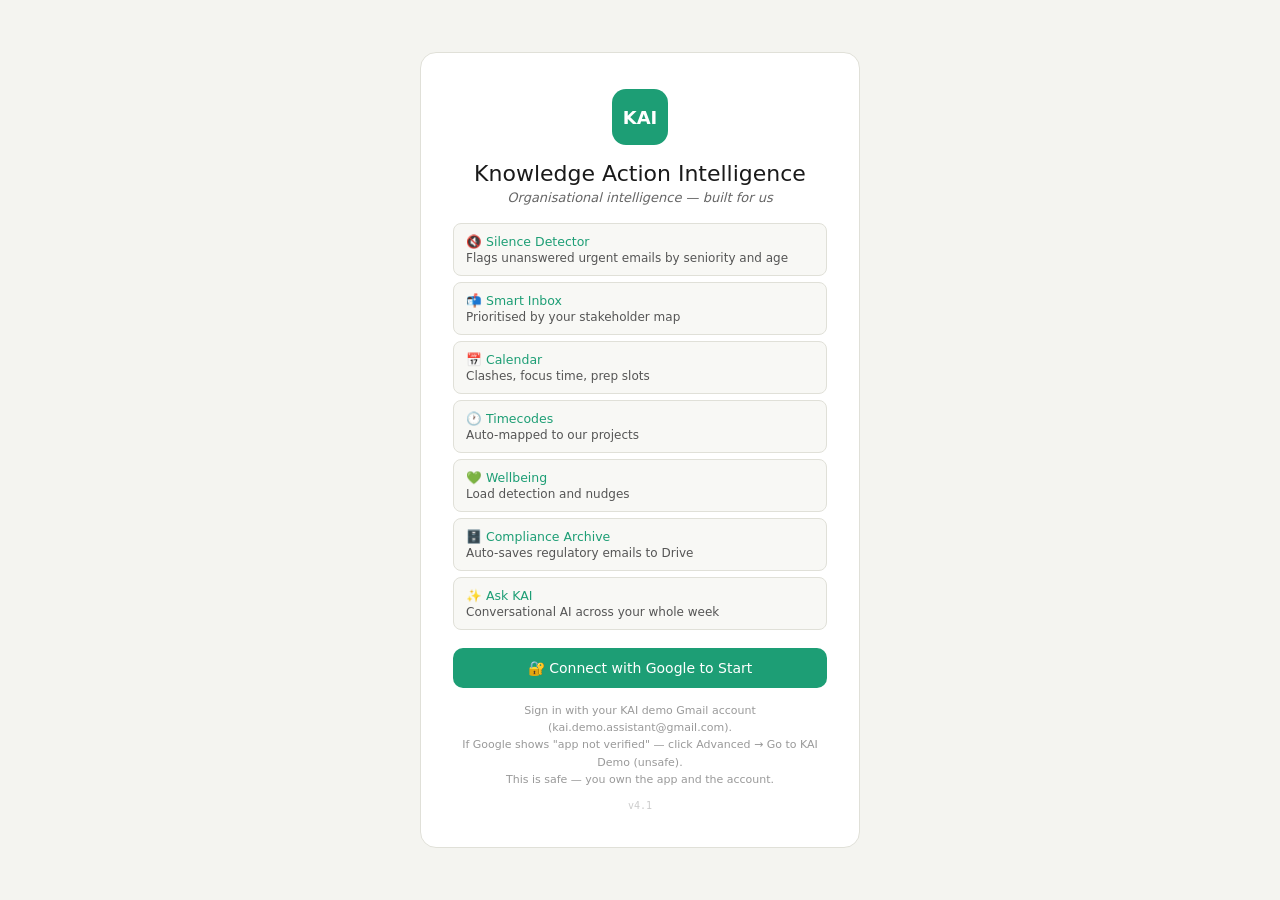
==== index.html @ 8f1462b4 "Splitting JS" ====
<!DOCTYPE html>
<html lang="en">
<head>
<meta charset="UTF-8">
<meta name="viewport" content="width=device-width, initial-scale=1.0">
<title>KAI — Knowledge Action Intelligence</title>
<link rel="stylesheet" href="styles.css">
</head>
<body>

<!-- AUTH SCREEN -->
<div id="authScreen" class="auth-screen">
  <div class="auth-card">
    <div class="auth-badge">KAI</div>
    <div class="auth-title">Knowledge Action Intelligence</div>
    <div class="auth-sub">Organisational intelligence — built for us</div>
    <div class="auth-features">
      <div class="auth-feat"><b>🔇 Silence Detector</b>Flags unanswered urgent emails by seniority and age</div>
      <div class="auth-feat"><b>📬 Smart Inbox</b>Prioritised by your stakeholder map</div>
      <div class="auth-feat"><b>📅 Calendar</b>Clashes, focus time, prep slots</div>
      <div class="auth-feat"><b>🕐 Timecodes</b>Auto-mapped to our projects</div>
      <div class="auth-feat"><b>💚 Wellbeing</b>Load detection and nudges</div>
      <div class="auth-feat"><b>🗄️ Compliance Archive</b>Auto-saves regulatory emails to Drive</div>
      <div class="auth-feat"><b>✨ Ask KAI</b>Conversational AI across your whole week</div>
    </div>
    <button class="auth-btn" onclick="startAuth()">
      🔐 Connect with Google to Start
    </button>
    <div class="auth-note">
      Sign in with your KAI demo Gmail account (kai.demo.assistant@gmail.com).<br>
      If Google shows "app not verified" — click Advanced → Go to KAI Demo (unsafe).<br>
      This is safe — you own the app and the account.
    </div>
    <div style="margin-top:12px;font-size:10px;color:#ccc;font-family:monospace">v4.1</div>
  </div>
</div>

<!-- LOADING -->
<div id="loadingScreen" class="loading-screen" style="display:none">
  <div class="spinner"></div>
  <div class="loading-text">Loading your KAI briefing...</div>
</div>

<!-- APP -->
<div id="appScreen" class="app" style="display:none">
  <header class="topbar">
    <div class="t-logo">
      <div class="t-badge">KAI</div>
      <span class="t-name">KAI</span>
      <span style="font-size:11px;color:#555">· Knowledge Action Intelligence</span><span style="font-size:9px;color:#bbb;margin-left:6px;font-family:monospace">v3.9</span>
    </div>
    <div class="t-right">
      <div class="t-dot"></div>
      <span class="t-user" id="topbarEmail"></span>
      <button class="t-refresh" id="refreshBtn" onclick="refreshData()" title="Refresh inbox and calendar">↻</button>
      <button class="t-help" onclick="openHelp()" title="Help">?</button>
      <button class="t-signout" onclick="signOut()">Sign out</button>
    </div>
  </header>

  <!-- MOBILE BOTTOM NAV -->
  <nav class="mobile-nav">
    <button class="mob-nav-item active" data-panel="briefing" onclick="mobNav(this)">
      <span class="mob-icon">🌅</span>Briefing
    </button>
    <button class="mob-nav-item" data-panel="inbox" onclick="mobNav(this)">
      <span class="mob-icon">📬</span>Inbox
      <span class="mob-badge" id="mobInboxBadge" style="display:none"></span>
    </button>
    <button class="mob-nav-item" data-panel="chat" onclick="mobNav(this)">
      <span class="mob-icon">💬</span>Ask KAI
    </button>
    <button class="mob-nav-item" data-panel="calendar" onclick="mobNav(this)">
      <span class="mob-icon">📅</span>Calendar
    </button>
    <button class="mob-nav-item" data-panel="timecodes" onclick="mobNav(this)">
      <span class="mob-icon">🕐</span>Timecodes
    </button>
    <button class="mob-nav-item" data-panel="archive" onclick="mobNav(this)">
      <span class="mob-icon">🗄️</span>Archive
      <span class="mob-badge" id="mobArchiveBadge" style="display:none"></span>
    </button>
  </nav>

  <nav class="sidebar">
    <div class="nav-sec">
      <div class="nav-lbl">Overview</div>
      <div class="nav-item active" data-panel="briefing" onclick="switchPanel(this)">
        <span class="nav-icon">🌅</span> Morning Briefing
      </div>
    </div>
    <div class="nav-sec">
      <div class="nav-lbl">Productivity</div>
      <div class="nav-item" data-panel="inbox" onclick="switchPanel(this)">
        <span class="nav-icon">📬</span> Smart Inbox
        <span class="nav-badge" id="inboxBadge">–</span>
      </div>
      <div class="nav-item" data-panel="calendar" onclick="switchPanel(this)">
        <span class="nav-icon">📅</span> Calendar
        <span class="nav-badge t" id="calBadge">–</span>
      </div>
      <div class="nav-item" data-panel="chat" onclick="switchPanel(this)">
        <span class="nav-icon">💬</span> Ask KAI
        <span class="nav-badge t">AI</span>
      </div>
    </div>
    <div class="nav-sec">
      <div class="nav-lbl">Insights</div>
      <div class="nav-item" data-panel="timecodes" onclick="switchPanel(this)">
        <span class="nav-icon">🕐</span> Timecodes
      </div>
      <div class="nav-item" data-panel="wellbeing" onclick="switchPanel(this)">
        <span class="nav-icon">💚</span> Wellbeing
      </div>
    </div>
    <div class="nav-sec">
      <div class="nav-lbl">Compliance</div>
      <div class="nav-item" data-panel="archive" onclick="switchPanel(this)">
        <span class="nav-icon">🗄️</span> KAI Archive
        <span class="nav-badge t" id="archiveBadge">0</span>
      </div>
    </div>
    <div class="kai-pill">
      <div class="kai-pill-name">KAI is active</div>
      <div class="kai-pill-sub" id="pillStatus">Reading your inbox...</div>
    </div>
  </nav>

  <main class="main">

    <!-- BRIEFING -->
    <div class="panel active" id="panel-briefing">
      <div class="b-header">
        <div class="b-title" id="briefingTitle">Good morning — here's your week</div>
        <div class="b-sub" id="briefingSub">Loading your briefing...</div>
      </div>
      <div class="b-grid">

        <!-- STAT STRIP — 6 tiles horizontal -->
        <div class="b-stat-strip">
          <div class="stat-c stat-clickable" onclick="goToUnreplied()" title="View unread emails">
            <div class="stat-n" id="statEmails">–</div>
            <div class="stat-l">Unread<br>emails</div>
            <div class="stat-arrow">→</div>
          </div>
          <div class="stat-c stat-clickable" onclick="goToCalendar()" title="View calendar clashes">
            <div class="stat-n y" id="statClashes">–</div>
            <div class="stat-l">Calendar<br>clashes</div>
            <div id="resolveBtn" style="display:none;margin-top:4px"><button class="kai-action-btn" style="font-size:9px;padding:2px 7px" onclick="event.stopPropagation();resolveClashes()">✨ Resolve</button></div>
            <div class="stat-arrow" id="clashArrow">→</div>
          </div>
          <div class="stat-c stat-clickable" onclick="goToWellbeing()" title="View wellbeing nudges">
            <div class="stat-n c" id="statWellbeing">–</div>
            <div class="stat-l">Wellbeing<br>flag</div>
            <div class="stat-arrow">→</div>
          </div>
          <div class="stat-c stat-clickable" onclick="goToSilence()" id="silenceTile" title="View awaiting reply">
            <div class="stat-n r" id="statSilence">–</div>
            <div class="stat-l">Awaiting<br>reply</div>
            <div class="stat-arrow">→</div>
          </div>
          <div class="stat-c stat-clickable" onclick="goToTimecodes()" title="View timecodes">
            <div class="stat-n p" id="statTimecodes">3</div>
            <div class="stat-l">Timecodes<br>suggested</div>
            <div class="stat-arrow">→</div>
          </div>
          <div class="stat-c" id="statMeetingHrs">
            <div class="stat-n teal" id="statHrsNum">–</div>
            <div class="stat-l">Meeting hrs<br>this week</div>
          </div>
        </div>

        <!-- BODY — two columns -->
        <div class="b-body">

          <!-- LEFT: Calendar -->
          <div class="b-left">
            <div class="week-card" id="todayCard">
              <div class="card-hdr" style="background:var(--teal-lt);color:var(--teal-dk)">Today — <span id="todayDateLabel"></span></div>
              <div id="todayEvents">
                <div style="padding:14px;font-size:12px;color:var(--muted);text-align:center">Loading today...</div>
              </div>
            </div>
            <div class="week-card">
              <div class="card-hdr">Rest of Week</div>
              <div id="weekAhead">
                <div style="padding:20px;font-size:12px;color:var(--muted);text-align:center">Loading calendar...</div>
              </div>
            </div>
          </div>

          <!-- RIGHT: Actions + Silence + Wellbeing + Timecodes -->
          <div class="b-right">

            <div class="wb-card" id="notesSection">
              <div class="card-hdr" style="display:flex;align-items:center;justify-content:space-between">
                <span>Open Actions</span>
                <span id="notesStatus" style="font-size:9px;color:var(--muted);letter-spacing:0;text-transform:none;font-weight:400">Loading...</span>
              </div>
              <div id="notesList">
                <div style="padding:14px;font-size:11px;color:var(--muted)">Loading actions...</div>
              </div>
              <div style="padding:8px 13px;border-top:0.5px solid #F0F0EC">
                <div style="font-size:10px;color:var(--muted);margin-bottom:1px">Tell KAI to remember something:</div>
                <div style="font-size:10px;color:#aaa;font-style:italic">"Remember I need to send the strategy paper by Friday"</div>
              </div>
            </div>

            <div class="wb-card" id="silenceSection">
              <div class="card-hdr" style="display:flex;align-items:center;justify-content:space-between">
                <span>🔇 Awaiting Reply</span>
                <span id="silenceSubLabel" style="font-size:9px;color:var(--muted);letter-spacing:0;text-transform:none;font-weight:400"></span>
              </div>
              <div id="silenceList">
                <div style="padding:14px;font-size:11px;color:var(--muted)">Analysing inbox...</div>
              </div>
            </div>

            <div class="wb-card" id="wellbeingSection">
              <div class="card-hdr">Wellbeing Nudges</div>
              <div id="wellbeingNudges">
                <div style="padding:14px;font-size:11px;color:var(--muted)">Analysing your week...</div>
              </div>
            </div>

            <div class="tc-card" id="timecodesSection">
              <div class="card-hdr">Timecode Suggestions</div>
              <div class="tc-row"><span class="tc-code">PRJ-042</span><span class="tc-desc">Digital Transformation meetings</span></div>
              <div class="tc-row"><span class="tc-code">GOV-011</span><span class="tc-desc">Board + governance reviews</span></div>
              <div class="tc-row"><span class="tc-code">BAU-001</span><span class="tc-desc">1:1s and standups</span></div>
            </div>

          </div>
        </div>
      </div>
    </div>

    <!-- INBOX -->
    <div class="panel" id="panel-inbox">
      <div class="inbox-layout">
        <div class="email-list">
          <div class="email-list-hdr">
            Inbox <span id="inboxFilterLabel" style="font-weight:400;font-size:11px;color:var(--muted);margin-left:4px"></span>
            <div style="display:flex;gap:5px;flex-wrap:wrap">
              <button class="fbtn active" id="fbtnAll" onclick="filterEmails('all',this)">All</button>
              <button class="fbtn" id="fbtnUrgent" onclick="filterEmails('urgent',this)">Urgent</button>
              <button class="fbtn" id="fbtnHigh" onclick="filterEmails('high',this)">High</button>
              <button class="fbtn" id="fbtnUnread" onclick="filterEmails('unread',this)">Unread</button>
            </div>
          </div>
          <div id="emailList"><div style="padding:20px;font-size:12px;color:var(--muted);text-align:center">Loading inbox...</div></div>
        </div>
        <div class="email-detail" id="emailDetail">
          <button class="mobile-back" onclick="closeMobileEmail()">← Back to inbox</button>
          <div class="empty-state"><div class="empty-icon">📭</div><div style="font-size:12px">Select an email to read</div></div>
        </div>
      </div>
    </div>

    <!-- CALENDAR -->
    <div class="panel" id="panel-calendar">
      <div class="b-header">
        <div class="b-title">Calendar</div>
        <div class="b-sub" id="calendarSub">Your week at a glance · click any event to prep</div>
      </div>
      <div style="overflow-y:auto;flex:1;padding:14px 20px 80px">
        <div id="calendarView">
          <div style="padding:20px;font-size:12px;color:var(--muted);text-align:center">Loading calendar...</div>
        </div>
      </div>
    </div>

    <!-- CHAT -->
    <div class="panel" id="panel-chat">
      <div class="chat-layout">
        <div class="chat-hdr">
          <div class="t-badge" style="width:26px;height:26px;font-size:9px">KAI</div>
          Ask KAI about your day
        </div>
        <div class="chat-msgs" id="chatMsgs">
          <div class="msg">
            <div class="m-av kai">KAI</div>
            <div class="m-bub kai">Hi — I'm KAI, your organisational intelligence assistant. I've read your inbox and calendar. What would you like help with?</div>
          </div>
        </div>
        <div class="quick-prompts">
          <button class="qp" onclick="sendQuick(this)">What should I prioritise today?</button>
          <button class="qp" onclick="sendQuick(this)">Summarise my week ahead</button>
          <button class="qp" onclick="sendQuick(this)">Any urgent emails I've missed?</button>
          <button class="qp" onclick="sendQuick(this)">How does Wednesday look?</button>
          <button class="qp" onclick="sendQuick(this)">Draft a reply to the Director</button>
          <button class="qp" onclick="sendQuick(this)">What are my open actions?</button>
          <button class="qp" onclick="sendQuick(this)">Remind me in 2 days to follow up</button>
        </div>
        <div class="chat-input-area">
          <textarea class="chat-in" id="chatIn" placeholder="Ask KAI about your inbox, calendar, priorities..." rows="1"
            onkeydown="if(event.key==='Enter'&&!event.shiftKey){event.preventDefault();sendChat()}"
            oninput="this.style.height='auto';this.style.height=this.scrollHeight+'px'"></textarea>
          <button class="send-btn" id="sendBtn" onclick="sendChat()">↑</button>
        </div>
      </div>
    </div>

    <!-- ARCHIVE -->
    <div class="panel" id="panel-archive">
      <div class="b-header">
        <div class="b-title">KAI Archive</div>
        <div class="b-sub">Regulatory and important emails saved to Google Drive</div>
      </div>
      <div class="archive-panel">
        <div style="margin-bottom:16px">
          <div class="card-hdr" style="border-radius:8px 8px 0 0;padding:10px 14px;background:white;border:0.5px solid #E0E0D8;">AUTO-ARCHIVE RULES ACTIVE</div>
          <div style="background:white;border:0.5px solid #E0E0D8;border-top:none;border-radius:0 0 8px 8px;padding:12px 14px;display:flex;flex-direction:column;gap:6px">
            <div class="auto-flag"><span>🔴</span>URGENT emails from Director level and above</div>
            <div class="auto-flag"><span>📋</span>Emails containing: governance, regulatory, compliance, sign-off, board decision</div>
            <div class="auto-flag"><span>👤</span>Emails from approved stakeholder domains</div>
            <div class="auto-flag"><span>💬</span>Any email you manually flag with "KAI save this"</div>
          </div>
        </div>
        <div class="card-hdr" style="border-radius:8px 8px 0 0;padding:10px 14px;background:white;border:0.5px solid #E0E0D8;">ARCHIVED ITEMS</div>
        <div id="archiveList" style="background:white;border:0.5px solid #E0E0D8;border-top:none;border-radius:0 0 8px 8px;padding:12px 14px">
          <div style="font-size:12px;color:var(--muted);text-align:center;padding:20px">
            No items archived yet. Open an email and click <b style="color:#3B6D11">Archive to Drive</b> to save it.
          </div>
        </div>
      </div>
    </div>

    <!-- WELLBEING -->
    <div class="panel" id="panel-wellbeing">
      <div class="b-header">
        <div class="b-title">Wellbeing</div>
        <div class="b-sub" id="wellbeingSub">KAI is analysing your week...</div>
      </div>
      <div style="overflow-y:auto;flex:1;padding:14px 20px 80px">
        <div class="wb-panel-card" id="wbReadCard">
          <div class="wb-panel-card-hdr"><span>💚</span><span>KAI's read on your week</span></div>
          <div id="wbReadText" class="wb-read-text">Analysing your calendar and inbox...</div>
        </div>
        <div style="margin:16px 0 8px;font-size:9px;font-weight:500;letter-spacing:1.5px;color:var(--muted);text-transform:uppercase">Nudges &amp; Reminders</div>
        <div id="wbNudgeChips" style="display:flex;flex-direction:column;gap:6px"></div>
        <div style="margin:16px 0 8px;font-size:9px;font-weight:500;letter-spacing:1.5px;color:var(--muted);text-transform:uppercase">Day by Day</div>
        <div id="wbDayCards" style="display:flex;flex-direction:column;gap:8px"></div>
        <div id="wbWeatherCard" style="display:none;margin-top:16px">
          <div style="margin-bottom:8px;font-size:9px;font-weight:500;letter-spacing:1.5px;color:var(--muted);text-transform:uppercase">Travel Day</div>
          <div class="wb-panel-card" id="wbWeatherInner">
            <div class="wb-panel-card-hdr"><span>✈️</span><span id="wbWeatherTitle">Loading weather...</span></div>
            <div id="wbWeatherBody" style="font-size:12px;color:#555;line-height:1.6;padding:12px 14px"></div>
          </div>
        </div>
      </div>
    </div>

    <!-- MEETING PREP OVERLAY -->
    <div class="meeting-overlay" id="meetingOverlay" onclick="closeMeetingPrep(event)">
      <div class="meeting-sheet" id="meetingSheet">
        <div class="meeting-sheet-handle"></div>
        <button class="meeting-sheet-close" onclick="closeMeetingSheet()">✕</button>
        <div class="meeting-sheet-header">
          <div class="meeting-sheet-title" id="sheetTitle">Meeting</div>
          <div class="meeting-sheet-meta" id="sheetMeta"></div>
        </div>
        <div class="prep-tabs">
          <button class="prep-tab active" onclick="switchPrepTab('brief', this)">📋 Brief</button>
          <button class="prep-tab" onclick="switchPrepTab('emails', this)">📬 Related Emails</button>
          <button class="prep-tab" onclick="switchPrepTab('prep', this)">✨ Prep with KAI</button>
        </div>
        <div class="meeting-sheet-body">
          <div class="prep-tab-content active" id="prepTab-brief">
            <div class="prep-section">
              <div class="prep-section-title">🎯 What this meeting is about</div>
              <div id="prepSummary" class="prep-content">
                <div class="prep-loading"><div class="typing"><div class="tdot"></div><div class="tdot"></div><div class="tdot"></div></div> KAI is preparing your brief...</div>
              </div>
            </div>
            <div class="prep-section">
              <div class="prep-section-title">💡 Suggested talking points</div>
              <div id="prepTalkingPoints" class="prep-content">
                <div class="prep-loading"><div class="typing"><div class="tdot"></div><div class="tdot"></div><div class="tdot"></div></div> Generating talking points...</div>
              </div>
            </div>
            <div class="prep-section">
              <div class="prep-section-title">⚠️ Things to watch out for</div>
              <div id="prepWatchOut" class="prep-content">
                <div class="prep-loading"><div class="typing"><div class="tdot"></div><div class="tdot"></div><div class="tdot"></div></div> Analysing risks...</div>
              </div>
            </div>
          </div>
          <div class="prep-tab-content" id="prepTab-emails">
            <div class="prep-section">
              <div class="prep-section-title">📬 Emails related to this meeting</div>
              <div id="prepRelatedEmails"></div>
            </div>
          </div>
          <div class="prep-tab-content" id="prepTab-prep">
            <div class="prep-chat">
              <div class="prep-chat-msgs" id="prepChatMsgs"></div>
              <div class="prep-quick-prompts" id="prepQuickPrompts"></div>
              <div class="prep-input-row">
                <textarea class="prep-input" id="prepChatInput" placeholder="Ask KAI to help you prep..." rows="1"
                  onkeydown="if(event.key==='Enter'&&!event.shiftKey){event.preventDefault();sendPrepChat()}"
                  oninput="this.style.height='auto';this.style.height=this.scrollHeight+'px'"></textarea>
                <button class="prep-send" id="prepSendBtn" onclick="sendPrepChat()">↑</button>
              </div>
            </div>
          </div>
        </div>
      </div>
    </div>

    <!-- TIMECODES -->
    <div class="panel" id="panel-timecodes">
      <div class="b-header">
        <div class="b-title">Timecodes</div>
        <div class="b-sub" id="timecodesSub">Hours matched from your calendar this week</div>
      </div>
      <div style="overflow-y:auto;flex:1;padding:14px 20px 80px">
        <div class="week-tabs-tc">
          <button class="week-tab-btn active" id="tcTabThis" onclick="switchTcWeek('this')">This week</button>
          <button class="week-tab-btn" id="tcTabLast" onclick="switchTcWeek('last')">Last week</button>
        </div>
        <div id="tcUnmatched" style="display:none" class="tc-warn"></div>
        <div id="tcSummaryBar" class="tc-summary-bar"></div>
        <div id="tcCards"></div>
        <div class="tc-copy-section" id="tcCopySection" style="display:none">
          <div class="tc-copy-hdr">
            <span style="font-size:12px;font-weight:500">📋 Ready to paste into timesheet</span>
            <button class="tc-copy-btn" id="tcCopyBtn" onclick="copyTimecodes()">Copy</button>
          </div>
          <div class="tc-copy-text mono" id="tcCopyText"></div>
        </div>
      </div>
    </div>

    <!-- HELP OVERLAY -->
    <div class="help-overlay" id="helpOverlay" onclick="closeHelp(event)">
      <div class="help-sheet" id="helpSheet">
        <div class="help-handle"></div>
        <button class="meeting-sheet-close" onclick="closeHelpSheet()">✕</button>
        <div class="help-header">
          <div class="help-title">How to use KAI</div>
          <div class="help-sub">Your intelligent assistant — quick reference</div>
        </div>
        <div class="help-body">

          <div class="help-section">
            <div class="help-section-title">📅 Create calendar events</div>
            <div class="help-commands">
              <div class="help-cmd"><span class="help-eg">"Remind me on Friday to complete H&S training"</span></div>
              <div class="help-cmd"><span class="help-eg">"Remind me in 2 days to follow up with Marcus"</span></div>
              <div class="help-cmd"><span class="help-eg">"Block Monday morning for deep work"</span></div>
              <div class="help-cmd"><span class="help-eg">"Add budget review to my calendar on Thursday at 3pm"</span></div>
              <div class="help-cmd"><span class="help-eg">"Create a meeting with Priya on Wednesday at 10am"</span></div>
              <div class="help-cmd"><span class="help-eg">"Look for some time on Friday for the strategy paper"</span></div>
            </div>
          </div>

          <div class="help-section">
            <div class="help-section-title">📝 Save actions and reminders</div>
            <div class="help-commands">
              <div class="help-cmd"><span class="help-eg">"Remember I need to send the strategy paper by Friday"</span></div>
              <div class="help-cmd"><span class="help-eg">"Remind me to chase James about the Control Plane by Monday"</span></div>
              <div class="help-cmd"><span class="help-eg">"Note down that I agreed to present at Tuesday's board"</span></div>
              <div class="help-cmd"><span class="help-note">→ Saves to Open Actions in your briefing, synced to Drive</span></div>
            </div>
          </div>

          <div class="help-section">
            <div class="help-section-title">💬 Ask KAI anything</div>
            <div class="help-commands">
              <div class="help-cmd"><span class="help-eg">"What should I prioritise today?"</span></div>
              <div class="help-cmd"><span class="help-eg">"Show me emails from Sarah Chen"</span></div>
              <div class="help-cmd"><span class="help-eg">"Which emails haven't I replied to?"</span></div>
              <div class="help-cmd"><span class="help-eg">"How does Wednesday look?"</span></div>
              <div class="help-cmd"><span class="help-eg">"Draft a reply to Marcus about the governance board"</span></div>
              <div class="help-cmd"><span class="help-eg">"What are my open actions?"</span></div>
              <div class="help-cmd"><span class="help-eg">"Any urgent emails I've missed?"</span></div>
            </div>
          </div>

          <div class="help-section">
            <div class="help-section-title">🗺️ Where to find things</div>
            <div class="help-features">
              <div class="help-feature"><span class="help-loc">🌅 Briefing</span><span class="help-feat-desc">Today's meetings, open actions, wellbeing nudges, timecode suggestions</span></div>
              <div class="help-feature"><span class="help-loc">📬 Inbox</span><span class="help-feat-desc">All emails ranked by priority · tap to read · KAI Draft Reply button</span></div>
              <div class="help-feature"><span class="help-loc">📅 Calendar</span><span class="help-feat-desc">Full week view · tap any event to open Meeting Prep sheet · clash rows highlighted coral</span></div>
              <div class="help-feature"><span class="help-loc">💬 Ask KAI</span><span class="help-feat-desc">Chat with full inbox and calendar context · action buttons appear in responses</span></div>
              <div class="help-feature"><span class="help-loc">🕐 Timecodes</span><span class="help-feat-desc">Hours matched to PRJ-042, GOV-011, BAU-001 · this week vs last week · copy for timesheet</span></div>
              <div class="help-feature"><span class="help-loc">🗄️ Archive</span><span class="help-feat-desc">Compliance emails saved to Google Drive · open any email → Archive to Drive</span></div>
            </div>
          </div>

          <div class="help-section">
            <div class="help-section-title">✨ Tips</div>
            <div class="help-commands">
              <div class="help-cmd"><span class="help-note">Tap any meeting in the Calendar or Briefing to open the Meeting Prep sheet</span></div>
              <div class="help-cmd"><span class="help-note">Clash tile → tap to go to Calendar panel · tap ✨ Resolve to get AI-powered clash recommendations</span></div>
              <div class="help-cmd"><span class="help-note">KAI detects meeting requests in emails — look for "Yes, propose event →" buttons in chat after loading</span></div>
              <div class="help-cmd"><span class="help-note">Timecodes toggle between this week and last week — copy button generates a paste-ready timesheet block</span></div>
              <div class="help-cmd"><span class="help-note">KAI reads your last 10 emails and 7 days of calendar on every session</span></div>
            </div>
          </div>

        </div>
      </div>
    </div>

  </main>
</div>

<script src="utils.js"></script>
<script>
const CLIENT_ID = '61547713726-04f7c0c7i54l3rbiovf260gm2r7prml1.apps.googleusercontent.com';
const SCOPES = 'https://www.googleapis.com/auth/gmail.readonly https://www.googleapis.com/auth/calendar.readonly https://www.googleapis.com/auth/calendar.events https://www.googleapis.com/auth/drive.file';
const REDIRECT_URI = 'https://kishore510.github.io/kai-demo';
const WORKER_URL = 'https://kai-demo-proxy.kishore510.workers.dev';

let accessToken = null;
let gmailData = [];
let calendarData = [];
let chatHistory = [];
let selectedEmailId = null;
let activeFilters = new Set(); // empty = show all
let currentMeeting = null;
let prepChatHistory = [];

// ── AUTH ──

function startAuth() {
  const p = new URLSearchParams({
    client_id: CLIENT_ID,
    redirect_uri: REDIRECT_URI,
    response_type: 'token',
    scope: SCOPES,
    prompt: 'consent',
    login_hint: 'kai.demo.assistant@gmail.com'
  });
  window.location = 'https://accounts.google.com/o/oauth2/v2/auth?' + p;
}

function signOut() {
  accessToken = null;
  sessionStorage.clear();
  document.getElementById('authScreen').style.display = 'flex';
  document.getElementById('appScreen').style.display = 'none';
}

// Handles the OAuth implicit flow callback — token arrives in the URL hash
async function handleCallback() {
  const hash = window.location.hash.substring(1);
  const params = new URLSearchParams(hash);
  const token = params.get('access_token');
  if (!token) return false;
  // Clear the token from the URL so it's not visible or re-processed
  window.history.replaceState({}, document.title, window.location.pathname + window.location.search);
  accessToken = token;
  // Try to get the user's email to display
  try {
    const r = await fetch('https://www.googleapis.com/oauth2/v2/userinfo', {
      headers: { Authorization: 'Bearer ' + token }
    });
    const info = await r.json();
    if (info.email) sessionStorage.setItem('userEmail', info.email);
  } catch(e) { /* non-fatal */ }
  sessionStorage.setItem('token', token);
  return true;
}

// Check token validity silently — does NOT show the expired banner unless called directly
async function checkTokenValid() {
  if (!accessToken) return false;
  try {
    const r = await fetch('https://www.googleapis.com/oauth2/v2/userinfo', {
      headers: { Authorization: 'Bearer ' + accessToken }
    });
    if (r.status === 401) {
      accessToken = null;
      sessionStorage.removeItem('token');
      return false;
    }
    return true;
  } catch(e) {
    return false;
  }
}

function showTokenExpiredBanner() {
  if (document.getElementById('tokenBanner')) return;
  const banner = document.createElement('div');
  banner.id = 'tokenBanner';
  banner.style.cssText = 'position:fixed;top:52px;left:0;right:0;z-index:500;background:#FAEEDA;border-bottom:1px solid #F5D38A;padding:10px 16px;display:flex;align-items:center;justify-content:space-between;gap:10px;font-size:13px;color:#854F0B;';
  banner.innerHTML = `
    <span>⚠️ Your session has expired — please reconnect</span>
    <button onclick="reAuth()" style="background:#BA7517;color:white;border:none;padding:5px 12px;border-radius:6px;cursor:pointer;font-size:12px;font-weight:500;font-family:inherit;">Refresh session</button>
    <button onclick="this.parentElement.remove()" style="background:none;border:none;font-size:18px;cursor:pointer;color:#BA7517;padding:0 4px;">×</button>
  `;
  document.body.appendChild(banner);
}

function reAuth() {
  sessionStorage.removeItem('token');
  startAuth();
}

// Periodic token check — only fires if app is loaded and token is set
setInterval(async () => {
  if (accessToken) {
    const valid = await checkTokenValid();
    if (!valid) showTokenExpiredBanner();
  }
}, 45 * 60 * 1000);

// ── GMAIL ──

async function fetchEmails() {
  const r = await fetch(
    'https://gmail.googleapis.com/gmail/v1/users/me/messages?maxResults=20&labelIds=INBOX',
    { headers: { Authorization: 'Bearer ' + accessToken } }
  );
  if (r.status === 401) { showTokenExpiredBanner(); return []; }
  const d = await r.json();
  if (!d.messages) return [];
  const msgs = await Promise.all(d.messages.slice(0, 10).map(m =>
    fetch(`https://gmail.googleapis.com/gmail/v1/users/me/messages/${m.id}?format=full`,
      { headers: { Authorization: 'Bearer ' + accessToken } }).then(r => r.json())
  ));
  return msgs.map(parseEmail);
}

function parseEmail(msg) {
  const h = msg.payload?.headers || [];
  const get = (name) => h.find(x => x.name.toLowerCase() === name.toLowerCase())?.value || '';
  const isUnread = msg.labelIds?.includes('UNREAD');
  const from = get('From');
  const fromName = from.replace(/<.*>/, '').trim().replace(/"/g, '') || from;
  const fromEmail = (from.match(/<(.+)>/) || [, ''])[1] || from;
  const subject = get('Subject') || '(no subject)';
  const date = get('Date');
  const snippet = msg.snippet || '';

  let priority = 'normal';
  const fl = fromEmail.toLowerCase();
  const sl = subject.toLowerCase();
  if (fl.includes('sarah.chen') || fl.includes('director') || sl.includes('urgent')) priority = 'urgent';
  else if (fl.includes('marcus.webb') || fl.includes('james.thornton') || fl.includes('cto') || fl.includes('head of risk')) priority = 'high';
  else if (fl.includes('priya') || fl.includes('programme')) priority = 'high';
  else if (fl.includes('helpdesk') || fl.includes('noreply') || fl.includes('newsletter')) priority = 'fyi';

  let body = '';
  const extractBody = (part) => {
    if (part.mimeType === 'text/plain' && part.body?.data) {
      try { body = atob(part.body.data.replace(/-/g, '+').replace(/_/g, '/')); } catch(e) {}
    }
    if (part.parts) part.parts.forEach(extractBody);
  };
  extractBody(msg.payload || {});

  const timeAgo = () => {
    const sent = new Date(date);
    const diff = (Date.now() - sent) / 3600000;
    if (diff < 1) return 'Just now';
    if (diff < 24) return Math.floor(diff) + 'h ago';
    return Math.floor(diff / 24) + 'd ago';
  };

  return { id: msg.id, from: fromName.trim(), fromEmail, subject, snippet, body: body || snippet, time: timeAgo(), priority, unread: isUnread };
}

// ── CALENDAR ──

async function fetchCalendar() {
  const now = new Date();
  const end = new Date(now); end.setDate(now.getDate() + 7);
  const r = await fetch(
    `https://www.googleapis.com/calendar/v3/calendars/primary/events?timeMin=${now.toISOString()}&timeMax=${end.toISOString()}&singleEvents=true&orderBy=startTime&maxResults=30`,
    { headers: { Authorization: 'Bearer ' + accessToken } }
  );
  if (r.status === 401) { showTokenExpiredBanner(); return []; }
  return (await r.json()).items || [];
}

// ── RENDER ──


// Returns YYYY-MM-DD for today in local time


function renderEventRow(ev) {
  const t = getTime(ev);
  const s = ev.summary || '';
  const isClashing = clashedEventIds.has(ev.id);
  let tagClass = 'reply', tagLabel = t || '';
  const isSkip = s.includes('Transit') || s.includes('KAI Timecode');
  if (s.includes('FOCUS') || s.includes('PREP')) { tagClass = 'focus'; tagLabel = s.includes('PREP') ? 'PREP' : 'FOCUS'; }
  else if (isClashing || s.includes('CLASH') || s.toLowerCase().includes('clash')) { tagClass = 'clash'; tagLabel = 'CLASH'; }
  else if (s.includes('TRAVEL') || s.includes('Transit')) { tagClass = 'travel'; tagLabel = 'TRAVEL'; }
  const displayName = s.replace(/\s*\(.*?\)\s*/g, '').replace(/^(FOCUS|PREP|TRAVEL):\s*/, '').substring(0, 52);
  const evIdx = calendarData.findIndex(e => e.id === ev.id);
  const clickable = !isSkip;
  const clashAttr = isClashing ? `data-clash="true"` : '';
  return `<div class="day-item ${clickable ? 'meeting-clickable' : ''} ${isClashing ? 'clash-row' : ''}" ${clashAttr} ${clickable ? `onclick="openMeetingPrep(${evIdx})" style="cursor:pointer"` : ''} title="${clickable ? 'Click to prep for this meeting' : ''}">
    <span class="tag ${tagClass}">${tagLabel}</span>
    <span style="flex:1">${displayName}</span>
    ${clickable ? '<span style="font-size:10px;color:#ccc;margin-left:4px">›</span>' : ''}
  </div>`;
}

function renderToday(events) {
  const today = todayStr();
  const todayEvs = events.filter(ev => {
    const d = ev.start?.date || ev.start?.dateTime?.split('T')[0];
    return d === today;
  });

  // Update the date label
  const lbl = document.getElementById('todayDateLabel');
  if (lbl) lbl.textContent = formatFullDate(today);

  // Update greeting based on time of day
  const hour = new Date().getHours();
  const greeting = hour < 12 ? 'Good morning' : hour < 17 ? 'Good afternoon' : 'Good evening';
  const titleEl = document.getElementById('briefingTitle');
  if (titleEl) titleEl.textContent = `${greeting} — here's your week`;

  if (!todayEvs.length) {
    return '<div style="padding:14px 14px;font-size:12px;color:var(--muted)">No meetings today.</div>';
  }

  return todayEvs.map(ev => renderEventRow(ev)).join('');
}

function renderWeekAhead(events) {
  const today = todayStr();
  const days = {};
  events.forEach(ev => {
    const d = ev.start?.date || ev.start?.dateTime?.split('T')[0];
    if (!d || d === today) return; // today handled separately
    if (!days[d]) days[d] = [];
    days[d].push(ev);
  });

  const sorted = Object.entries(days).sort(([a], [b]) => a.localeCompare(b)).slice(0, 5);
  if (!sorted.length) return '<div style="padding:16px;font-size:12px;color:var(--muted)">No further events this week.</div>';

  return sorted.map(([date, evs]) => {
    const dayName = getDayName(date);
    const items = evs.map(ev => renderEventRow(ev)).join('');
    return `<div class="day-row"><div class="day-nm">${dayName}</div><div class="day-items">${items}</div></div>`;
  }).join('');
}

function analyseBriefing(emails, events) {
  const urgentCount = emails.filter(e => e.priority === 'urgent' || e.priority === 'high').length;
  const unreadCount = emails.filter(e => e.unread).length;
  document.getElementById('statEmails').textContent = unreadCount;

  // Count clashes and store clashing event IDs
  const byDay = {};
  events.forEach(ev => {
    const d = ev.start?.dateTime?.split('T')[0];
    if (d) { if (!byDay[d]) byDay[d] = []; byDay[d].push(ev); }
  });
  let clashes = 0;
  clashedEventIds = new Set();
  clashDayDate = null;
  Object.entries(byDay).forEach(([date, dayEvs]) => {
    for (let i = 0; i < dayEvs.length; i++) {
      for (let j = i + 1; j < dayEvs.length; j++) {
        const e1 = new Date(dayEvs[i].end?.dateTime);
        const s2 = new Date(dayEvs[j].start?.dateTime);
        if (s2 < e1) {
          clashes++;
          clashedEventIds.add(dayEvs[i].id);
          clashedEventIds.add(dayEvs[j].id);
          if (!clashDayDate) clashDayDate = date;
        }
      }
    }
  });
  document.getElementById('statClashes').textContent = clashes;
  const resolveBtn = document.getElementById('resolveBtn');
  const clashArrow = document.getElementById('clashArrow');
  if (resolveBtn) resolveBtn.style.display = clashes > 0 ? 'block' : 'none';
  if (clashArrow) clashArrow.style.display = clashes > 0 ? 'none' : 'block';

  // Wellbeing
  let heavyDay = '';
  Object.entries(byDay).forEach(([d, evs]) => {
    if (evs.length >= 5) heavyDay = getDayName(d);
  });
  document.getElementById('statWellbeing').textContent = heavyDay || '–';

  // Wellbeing nudges
  const nudges = [];
  Object.entries(byDay).forEach(([d, evs]) => {
    if (evs.length >= 5) {
      const dayName = getDayName(d);
      nudges.push({
        level: '#dd3333',
        text: `<b>${dayName} looks intense</b> — ${evs.length} meetings detected.`,
        action: { label: '📅 Block lunch slot', date: d, time: '13:00', dur: 30, title: `LUNCH: Protected on ${dayName}` }
      });
    }
  });
  if (emails.filter(e => e.unread && (e.priority === 'urgent' || e.priority === 'high')).length > 2)
    nudges.push({ level: '#ddaa00', text: `<b>Multiple high-priority unread emails.</b> Recommend addressing these before your first meeting.` });
  nudges.push({ level: '#22aa55', text: `<b>Timecodes ready</b> — KAI has matched this week's meetings to PRJ-042, GOV-011 and BAU-001.` });

  document.getElementById('wellbeingNudges').innerHTML = nudges.slice(0, 3).map(n => {
    const btnHtml = n.action
      ? `<button class="kai-action-btn" style="margin-top:6px;font-size:10px;display:block" onclick="blockLunchSlot('${n.action.title}','${n.action.date}','${n.action.time}',${n.action.dur})">📅 Block lunch slot</button>`
      : '';
    return `<div class="wb-row"><div class="wb-dot" style="background:${n.level}"></div><div class="wb-txt">${n.text}${btnHtml}</div></div>`;
  }).join('');

  // Meeting hours this week
  const thisWeekStart = getWeekStart(todayStr(), 0);
  const thisWeekEnd = getWeekEnd(thisWeekStart);
  const weekEvs = events.filter(ev => {
    const d = ev.start?.dateTime?.split('T')[0];
    return d && d >= thisWeekStart && d <= thisWeekEnd && ev.start?.dateTime && ev.end?.dateTime;
  });
  const totalHrs = weekEvs.reduce((s, ev) => s + (new Date(ev.end.dateTime) - new Date(ev.start.dateTime)) / 3600000, 0);
  const hrsEl = document.getElementById('statHrsNum');
  if (hrsEl) hrsEl.textContent = totalHrs.toFixed(1);

  detectSilence(emails);

  document.getElementById('briefingSub').textContent = `KAI analysed ${emails.length} emails and ${events.length} calendar events · Updated just now`;
  document.getElementById('pillStatus').textContent = `${urgentCount} urgent items need attention`;
}

// ── SILENCE DETECTOR ──


function detectSilence(emails) {
  const silent = emails
    .filter(e => !e.archived && (e.priority === 'urgent' || e.priority === 'high') && e.unread)
    .map(e => ({ ...e, tier: getSenderTier(e.from + ' ' + (e.fromEmail || '')), ageHours: getEmailAgeHours(e.time) }))
    .sort((a, b) => a.tier.rank - b.tier.rank || b.ageHours - a.ageHours);

  const stat = document.getElementById('statSilence');
  if (stat) stat.textContent = silent.length || '–';
  const list = document.getElementById('silenceList');
  const sub  = document.getElementById('silenceSubLabel');
  if (!list) return;
  if (sub) sub.textContent = silent.length > 0 ? silent.length + ' waiting' : 'All replied';
  if (!silent.length) {
    list.innerHTML = '<div style="padding:12px 13px;font-size:11px;color:var(--muted)">No urgent emails awaiting reply.</div>';
    return;
  }
  list.innerHTML = silent.slice(0, 5).map(e => {
    const ageLabel = e.ageHours >= 48 ? Math.round(e.ageHours/24)+'d' : Math.round(e.ageHours)+'h';
    const ageClass = e.ageHours >= 24 ? 'critical' : e.ageHours >= 8 ? 'warning' : 'normal';
    return '<div class="silence-item" onclick="goToEmailAndSelect(\'' + e.id + '\')">' +
      '<span class="silence-age ' + ageClass + '">' + ageLabel + '</span>' +
      '<span class="silence-tier">' + e.tier.label + '</span>' +
      '<div class="silence-body"><div class="silence-from">' + e.from + '</div><div class="silence-subj">' + e.subject + '</div></div>' +
      '<span class="silence-arrow">›</span></div>';
  }).join('');
}

function goToSilence() {
  const inboxNav = document.querySelector('.nav-item[data-panel="inbox"]');
  if (inboxNav) switchPanel(inboxNav);
  setTimeout(() => filterEmails('unread', null), 100);
}

function goToEmailAndSelect(emailId) {
  const inboxNav = document.querySelector('.nav-item[data-panel="inbox"]');
  if (inboxNav) switchPanel(inboxNav);
  filterEmails('all', null);
  setTimeout(() => selectEmail(emailId), 150);
}

// ── INBOX ──

function renderEmailList(customList = null) {
  let filtered;
  if (customList) {
    filtered = customList;
  } else if (activeFilters.size === 0) {
    // No filters active — show all
    filtered = gmailData;
  } else if (activeFilters.has('sender:')) {
    // Sender filter (set via KAI chat action) — find the sender value
    const senderFilter = [...activeFilters].find(f => f.startsWith('sender:'));
    const name = senderFilter ? senderFilter.slice(7).toLowerCase() : '';
    filtered = gmailData.filter(e => e.from.toLowerCase().includes(name) || e.fromEmail.toLowerCase().includes(name));
  } else {
    // Multi-select: each active filter is an OR on priority/unread
    // e.g. urgent+unread = emails that are urgent OR unread
    filtered = gmailData.filter(e => {
      if (activeFilters.has('unread') && e.unread) return true;
      if (activeFilters.has('urgent') && e.priority === 'urgent') return true;
      if (activeFilters.has('high') && e.priority === 'high') return true;
      if (activeFilters.has('normal') && e.priority === 'normal') return true;
      if (activeFilters.has('fyi') && e.priority === 'fyi') return true;
      return false;
    });
  }
  const priorityOrder = { urgent: 0, high: 1, normal: 2, fyi: 3 };
  const sorted = [...filtered].sort((a, b) => (priorityOrder[a.priority] || 2) - (priorityOrder[b.priority] || 2));
  const unreadCount = gmailData.filter(e => e.unread).length;
  document.getElementById('inboxBadge').textContent = unreadCount;
  const mobBadge = document.getElementById('mobInboxBadge');
  if (mobBadge) { mobBadge.textContent = unreadCount; mobBadge.style.display = unreadCount > 0 ? 'block' : 'none'; }

  document.getElementById('emailList').innerHTML = sorted.map(e => `
    <div class="email-item ${e.unread ? 'unread' : ''} ${selectedEmailId === e.id ? 'selected' : ''}" onclick="selectEmail('${e.id}')">
      <div class="e-meta"><span class="e-from">${e.from}</span><span class="e-time">${e.time}</span></div>
      <div class="e-subject">${e.subject}</div>
      <div class="e-preview">${e.snippet}</div>
      <div class="e-tags">
        <span class="pri ${e.priority}">${e.priority.toUpperCase()}</span>
        ${e.unread ? '<span class="pri unread">UNREAD</span>' : ''}
        ${shouldAutoArchive(e) ? '<span class="arch-badge">📋 ARCHIVE RECOMMENDED</span>' : ''}
        ${e.archived ? '<span class="arch-badge">🗄️ ARCHIVED</span>' : ''}
      </div>
    </div>
  `).join('') || '<div style="padding:20px;font-size:12px;color:var(--muted);text-align:center">No emails found</div>';
}

function filterEmails(f, btn) {
  if (f === 'all') {
    // All clears every active filter
    activeFilters.clear();
  } else if (f.startsWith('sender:')) {
    // Sender filter from KAI chat — exclusive, replaces everything
    activeFilters.clear();
    activeFilters.add(f);
  } else {
    // Toggle: clicking an active filter removes it; clicking All explicitly shows all
    if (activeFilters.has(f)) {
      activeFilters.delete(f);
    } else {
      activeFilters.add(f);
    }
  }

  // Sync button states
  document.getElementById('fbtnAll')?.classList.toggle('active', activeFilters.size === 0);
  document.getElementById('fbtnUrgent')?.classList.toggle('active', activeFilters.has('urgent'));
  document.getElementById('fbtnHigh')?.classList.toggle('active', activeFilters.has('high'));
  document.getElementById('fbtnUnread')?.classList.toggle('active', activeFilters.has('unread'));

  // Update label
  const lbl = document.getElementById('inboxFilterLabel');
  if (lbl) {
    if (activeFilters.size === 0) lbl.textContent = 'All emails';
    else if (f.startsWith('sender:')) lbl.textContent = 'From: ' + f.slice(7);
    else {
      const labels = [];
      if (activeFilters.has('urgent')) labels.push('Urgent');
      if (activeFilters.has('high')) labels.push('High');
      if (activeFilters.has('unread')) labels.push('Unread');
      lbl.textContent = labels.join(' + ') + ' emails';
    }
  }
  renderEmailList();
}

function selectEmail(id) {
  selectedEmailId = id;
  const email = gmailData.find(e => e.id === id);
  if (!email) return;
  renderEmailList();
  if (window.innerWidth <= 768) { document.getElementById('emailDetail').classList.add('mob-open'); }

  document.getElementById('emailDetail').innerHTML = `
    <div class="ed-hdr">
      <div class="ed-subject">${email.subject}</div>
      <div class="ed-meta"><b>${email.from}</b> &lt;${email.fromEmail}&gt;<br>${email.time}</div>
      <span class="pri ${email.priority}">${email.priority.toUpperCase()} PRIORITY</span>
    </div>
    <div class="ed-body"><div class="ed-text">${email.body || email.snippet}</div></div>
    <div class="ed-actions">
      <button class="btn btn-p" onclick="draftReply('${email.id}')">✨ KAI Draft Reply</button>
      <button class="btn btn-archive" id="archiveBtn-${email.id}" onclick="archiveEmail('${email.id}')">🗄️ Archive to Drive</button>
      <button class="btn btn-s">Reply</button>
      <button class="btn btn-s">Forward</button>
    </div>
    <div class="draft-area" id="draftArea" style="display:none">
      <div class="draft-lbl">✦ KAI Draft Reply</div>
      <div class="draft-txt" id="draftTxt"></div>
      <div style="display:flex;gap:8px;margin-top:10px">
        <button class="btn btn-p" onclick="copyDraft()">Copy</button>
        <button class="btn btn-s" onclick="document.getElementById('draftArea').style.display='none'">Dismiss</button>
      </div>
    </div>
  `;
}

async function draftReply(emailId) {
  const email = gmailData.find(e => e.id === emailId);
  if (!email) return;
  const da = document.getElementById('draftArea');
  const dt = document.getElementById('draftTxt');
  da.style.display = 'block';
  dt.innerHTML = '<div class="typing"><div class="tdot"></div><div class="tdot"></div><div class="tdot"></div></div>';

  const prompt = `You are a senior Enterprise Platform Architect at a UK financial services regulator. Draft a professional, direct reply to this email. Be concise. No sycophancy. Sign off with "Best regards," only.

From: ${email.from}
Subject: ${email.subject}
Message: ${email.body}

Write only the email body. No subject line.`;

  try {
    const reply = await callClaude(prompt, false);
    dt.textContent = reply;
  } catch(e) {
    dt.textContent = 'Unable to generate draft — check your Cloudflare Worker URL is configured.';
  }
}

function copyDraft() {
  navigator.clipboard.writeText(document.getElementById('draftTxt').textContent);
  event.target.textContent = 'Copied!';
  setTimeout(() => { if (event.target) event.target.textContent = 'Copy'; }, 1800);
}

// ── CLAUDE ──

function buildKaiSystem() {
  const now = new Date();
  const today = todayStr();
  const todayFormatted = now.toLocaleDateString('en-GB', { weekday: 'long', day: 'numeric', month: 'long', year: 'numeric' });
  const timeNow = now.toLocaleTimeString('en-GB', { hour: '2-digit', minute: '2-digit' });

  const urgent = gmailData.filter(e => e.priority === 'urgent');
  const unread = gmailData.filter(e => e.unread);

  const emailSummary = gmailData.slice(0, 8).map(e =>
    `- [${e.priority.toUpperCase()}] From: ${e.from} | Subject: ${e.subject} | ${e.unread ? 'UNREAD' : 'read'} | Received: ${e.time}`
  ).join('\n');

  // Split calendar into today vs rest of week
  const todayEvs = calendarData.filter(ev => {
    const d = ev.start?.date || ev.start?.dateTime?.split('T')[0];
    return d === today;
  });
  const restEvs = calendarData.filter(ev => {
    const d = ev.start?.date || ev.start?.dateTime?.split('T')[0];
    return d && d !== today;
  });

  const fmtEv = ev => {
    const start = ev.start?.dateTime
      ? new Date(ev.start.dateTime).toLocaleString('en-GB', { weekday: 'short', day: 'numeric', month: 'short', hour: '2-digit', minute: '2-digit' })
      : (ev.start?.date ? new Date(ev.start.date + 'T12:00:00').toLocaleDateString('en-GB', { weekday: 'short', day: 'numeric', month: 'short' }) : '');
    return `- ${start}: ${ev.summary || '(no title)'}`;
  };

  const todaySummary = todayEvs.length ? todayEvs.map(fmtEv).join('\n') : 'No meetings today.';
  const restSummary = restEvs.slice(0, 10).map(fmtEv).join('\n') || 'No further events this week.';

  return `You are KAI — Knowledge Action Intelligence. You are the personal organisational intelligence assistant for a senior Enterprise Platform Architect at a UK financial services regulatory organisation.

TODAY IS: ${todayFormatted} — current time is ${timeNow}.
Use this date when answering questions about today, tomorrow, this week, or how long ago something happened.

You have just read their REAL inbox and calendar. Use only this actual data — do not invent emails or events.

INBOX (${gmailData.length} emails, ${unread.length} unread, ${urgent.length} urgent):
${emailSummary || 'No emails loaded yet.'}

TODAY'S CALENDAR (${todayEvs.length} meetings today):
${todaySummary}

REST OF WEEK CALENDAR:
${restSummary}

TIMECODES: PRJ-042 (Digital Transformation), GOV-011 (Governance and Board), BAU-001 (BAU)
${buildNotesContext()}
RULES:
- Only reference emails and events that appear in the data above
- When asked about "today", use TODAY'S CALENDAR section specifically
- If open actions exist, proactively mention overdue ones when relevant
- You CAN create calendar events directly — if someone asks you to block time, set a reminder, or create a meeting, tell them to use the chat command format e.g. "Remind me on Friday to X" or "Block Monday for Y" and KAI will show an editable event card. NEVER say you cannot create calendar entries or push notifications — you can, via the proposal card.
- If the inbox is empty or shows only Google system emails, say so honestly
- Be direct, concise and professional
- Give specific actionable answers based on what you can actually see`;
}

// callClaude(userMsg, isChat, systemOverride, historyOverride)
// - isChat: if true, includes chat history in messages
// - systemOverride: optional custom system prompt (e.g. for meeting prep)
// - historyOverride: optional message history array (for multi-turn prep chat)
async function callClaude(userMsg, isChat = false, systemOverride = null, historyOverride = null) {
  const system = systemOverride || buildKaiSystem();

  let messages;
  if (historyOverride) {
    // Use provided history + new user message
    messages = [...historyOverride, { role: 'user', content: userMsg }];
  } else if (isChat) {
    messages = [...chatHistory, { role: 'user', content: userMsg }];
  } else {
    messages = [{ role: 'user', content: userMsg }];
  }

  const res = await fetch(WORKER_URL, {
    method: 'POST',
    headers: { 'Content-Type': 'application/json' },
    body: JSON.stringify({
      model: 'claude-sonnet-4-6',
      max_tokens: 1024,
      system,
      messages
    })
  });
  if (!res.ok) throw new Error('Worker responded ' + res.status);
  const data = await res.json();
  return data.content?.[0]?.text || 'No response';
}

// ── CHAT ──

// Lightweight intent parser — looks at KAI's reply and extracts an inbox filter action if relevant
function parseKaiIntent(text) {
  const t = text.toLowerCase();

  // Sender filter — "emails from X" or "from X"
  const senderMatch = text.match(/emails? from ([A-Z][a-zA-Z\s]+?)(?:\s*[\.\,\—\-]|$)/m)
    || text.match(/from ([A-Z][a-zA-Z]+(?:\s[A-Z][a-zA-Z]+)?)/m);
  if (senderMatch) {
    const name = senderMatch[1].trim();
    // Don't trigger on generic phrases
    if (!['The', 'Your', 'KAI', 'Hi', 'A', 'An', 'Our'].includes(name)) {
      return { label: `Show emails from ${name} →`, filter: 'sender:' + name };
    }
  }

  // Unread / unreplied
  if (t.includes('unread') || t.includes('not replied') || t.includes('haven\'t replied') || t.includes('no reply') || t.includes('unreplied')) {
    return { label: 'Show unread emails →', filter: 'unread' };
  }

  // Urgent
  if ((t.includes('urgent') || t.includes('high priority') || t.includes('needs your attention') || t.includes('need your attention')) && !t.includes('no urgent')) {
    return { label: 'Show urgent emails →', filter: 'urgent' };
  }

  // FYI / noise
  if (t.includes('fyi') || t.includes('newsletter') || t.includes('noise')) {
    return { label: 'Show FYI emails →', filter: 'fyi' };
  }

  return null;
}

function addMsg(role, text, inboxAction = null) {
  const msgs = document.getElementById('chatMsgs');
  const d = document.createElement('div');
  d.className = 'msg ' + role;
  const formatted = text.replace(/\n/g, '<br>').replace(/\*\*(.*?)\*\*/g, '<b>$1</b>');
  let actionHtml = '';
  if (inboxAction) {
    actionHtml = `<div style="margin-top:8px"><button class="kai-action-btn" onclick="filterInboxBy('${inboxAction.filter}','${inboxAction.label.replace(/'/g, '')}')">${inboxAction.label}</button></div>`;
  }
  d.innerHTML = `<div class="m-av ${role}">${role === 'kai' ? 'KAI' : 'You'}</div><div class="m-bub ${role}">${formatted}${actionHtml}</div>`;
  msgs.appendChild(d);
  msgs.scrollTop = msgs.scrollHeight;
}

// Switch to inbox and apply a filter — called from KAI action buttons
function filterInboxBy(filter, label) {
  const inboxNav = document.querySelector('.nav-item[data-panel="inbox"]');
  if (inboxNav) switchPanel(inboxNav);
  const mobInbox = document.querySelector('.mob-nav-item[data-panel="inbox"]');
  if (mobInbox) { document.querySelectorAll('.mob-nav-item').forEach(b => b.classList.remove('active')); mobInbox.classList.add('active'); }
  filterEmails(filter, null);
}

function addTyping(containerId = 'chatMsgs', typingId = 'typing') {
  const msgs = document.getElementById(containerId);
  const d = document.createElement('div');
  d.className = 'msg'; d.id = typingId;
  d.innerHTML = '<div class="m-av kai">KAI</div><div class="m-bub kai"><div class="typing"><div class="tdot"></div><div class="tdot"></div><div class="tdot"></div></div></div>';
  msgs.appendChild(d);
  msgs.scrollTop = msgs.scrollHeight;
}

async function sendChat() {
  const inp = document.getElementById('chatIn');
  const btn = document.getElementById('sendBtn');
  const text = inp.value.trim();
  if (!text) return;
  inp.value = ''; inp.style.height = 'auto'; btn.disabled = true;
  addMsg('user', text);

  // Check if this is a "remember" command — handle locally without calling Claude
  const rememberText = parseRememberIntent(text);
  if (rememberText) {
    const due = extractDueDate(rememberText);
    await addKaiAction(rememberText, due);
    const dueMsg = due ? ` Flagged as due ${new Date(due + 'T12:00:00').toLocaleDateString('en-GB', { day:'numeric', month:'short' })}.` : '';
    addMsg('kai', `Got it — added to your open actions and saved to Drive.${dueMsg} I'll remind you if it goes overdue.`);
    btn.disabled = false; inp.focus();
    return;
  }

  // Use Claude to detect calendar intent — handles any natural phrasing
  addTyping('chatMsgs', 'typing');
  try {
    const calIntent = await detectCalendarIntent(text);
    if (calIntent) {
      document.getElementById('typing')?.remove();
      proposeEvent(calIntent.title, calIntent.dateStr, calIntent.timeStr, calIntent.duration,
        'Here\'s what I\'ll create — edit any details before confirming:');
      btn.disabled = false; inp.focus();
      return;
    }
  } catch(e) { /* non-fatal — fall through to normal chat */ }

  // Normal KAI chat
  try {
    chatHistory.push({ role: 'user', content: text });
    const reply = await callClaude(text, true);
    document.getElementById('typing')?.remove();
    const action = parseKaiIntent(reply);
    addMsg('kai', reply, action);
    chatHistory.push({ role: 'assistant', content: reply });
  } catch(e) {
    document.getElementById('typing')?.remove();
    addMsg('kai', 'Having trouble connecting. Please check your Worker URL configuration.');
    chatHistory.pop(); // remove the user message we pushed if call failed
  }
  btn.disabled = false; inp.focus();
}

function sendQuick(btn) {
  document.getElementById('chatIn').value = btn.textContent;
  sendChat();
}

// ── NAVIGATION ──

function switchPanel(item) {
  // Deactivate all nav items
  document.querySelectorAll('.nav-item').forEach(i => i.classList.remove('active'));
  item.classList.add('active');
  // Switch panels
  const panel = item.dataset.panel;
  document.querySelectorAll('.panel').forEach(p => p.classList.remove('active'));
  document.getElementById('panel-' + panel).classList.add('active');
  // If there's a scroll target, scroll to it after panel renders
  const scrollTarget = item.dataset.scroll;
  if (scrollTarget) {
    setTimeout(() => {
      const el = document.getElementById(scrollTarget);
      if (el) el.scrollIntoView({ behavior: 'smooth', block: 'start' });
    }, 100);
  }
  if (panel === 'wellbeing') renderWellbeingPanel();
}

function mobNav(btn) {
  document.querySelectorAll('.mob-nav-item').forEach(b => b.classList.remove('active'));
  btn.classList.add('active');
  const panel = btn.dataset.panel;
  document.querySelectorAll('.panel').forEach(p => p.classList.remove('active'));
  document.getElementById('panel-' + panel).classList.add('active');
  // Sync sidebar active state — for mobile, just match on panel
  document.querySelectorAll('.nav-item').forEach(i => {
    i.classList.toggle('active', i.dataset.panel === panel && !i.dataset.scroll);
  });
  if (panel === 'wellbeing') renderWellbeingPanel();
}

function goToUnreplied() {
  const inboxNav = document.querySelector('.nav-item[data-panel="inbox"]');
  if (inboxNav) switchPanel(inboxNav);
  const mobInbox = document.querySelector('.mob-nav-item[data-panel="inbox"]');
  if (mobInbox) { document.querySelectorAll('.mob-nav-item').forEach(b => b.classList.remove('active')); mobInbox.classList.add('active'); }
  setTimeout(() => filterEmails('unread', null), 100);
}

function goToCalendar() {
  // Switch to the dedicated Calendar panel
  const calNav = document.querySelector('.nav-item[data-panel="calendar"]');
  if (calNav) switchPanel(calNav);
  const mobCal = document.querySelector('.mob-nav-item[data-panel="calendar"]');
  if (mobCal) { document.querySelectorAll('.mob-nav-item').forEach(b => b.classList.remove('active')); mobCal.classList.add('active'); }
  setTimeout(() => {
    // Pulse and scroll to clash rows in the calendar panel
    const clashRows = document.querySelectorAll('.clash-event');
    if (clashRows.length) {
      clashRows[0].scrollIntoView({ behavior: 'smooth', block: 'center' });
      clashRows.forEach(row => {
        row.classList.add('pulsing');
        setTimeout(() => row.classList.remove('pulsing'), 2200);
      });
    }
  }, 200);
}

function goToWellbeing() {
  const wbNav = document.querySelector('.nav-item[data-panel="wellbeing"]');
  if (wbNav) switchPanel(wbNav);
  const mobWb = document.querySelector('.mob-nav-item[data-panel="wellbeing"]');
  if (mobWb) { document.querySelectorAll('.mob-nav-item').forEach(b => b.classList.remove('active')); mobWb.classList.add('active'); }
}

function goToTimecodes() {
  const tcNav = document.querySelector('.nav-item[data-panel="timecodes"]');
  if (tcNav) switchPanel(tcNav);
  const mobTc = document.querySelector('.mob-nav-item[data-panel="timecodes"]');
  if (mobTc) { document.querySelectorAll('.mob-nav-item').forEach(b => b.classList.remove('active')); mobTc.classList.add('active'); }
}

function closeMobileEmail() {
  document.getElementById('emailDetail').classList.remove('mob-open');
}

// Switches to Ask KAI and proposes a calendar event — used by wellbeing nudge buttons
function blockLunchSlot(title, dateStr, timeStr, dur) {
  const chatNav = document.querySelector('.nav-item[data-panel="chat"]');
  if (chatNav) switchPanel(chatNav);
  const mobChat = document.querySelector('.mob-nav-item[data-panel="chat"]');
  if (mobChat) { document.querySelectorAll('.mob-nav-item').forEach(b => b.classList.remove('active')); mobChat.classList.add('active'); }
  setTimeout(() => proposeEvent(title, dateStr, timeStr, dur, 'KAI suggests protecting this time for lunch:'), 150);
}

// ── REFRESH ──

async function refreshData() {
  const btn = document.getElementById('refreshBtn');
  if (btn) btn.classList.add('spinning');
  document.getElementById('pillStatus').textContent = 'Refreshing...';
  document.getElementById('briefingSub').textContent = 'Refreshing your inbox and calendar...';
  try {
    const [emails, events] = await Promise.all([fetchEmails(), fetchCalendar()]);
    // fetchEmails/fetchCalendar already handle 401 by showing the banner and returning []
    gmailData = emails;
    calendarData = events;
    document.getElementById('todayEvents').innerHTML = renderToday(events);
    document.getElementById('weekAhead').innerHTML = renderWeekAhead(events);
    renderEmailList();
    analyseBriefing(emails, events);
    renderCalendarPanel();
    renderTimecodePanel();
    const urgentEmails = emails.filter(e => e.priority === 'urgent' || e.priority === 'high');
    const msgs = document.getElementById('chatMsgs');
    if (msgs) {
      const d = document.createElement('div');
      d.className = 'msg';
      d.innerHTML = `<div class="m-av kai">KAI</div><div class="m-bub kai">Refreshed — I can see <b>${emails.length} emails</b> and <b>${events.length} calendar events</b>. ${urgentEmails.length > 0 ? urgentEmails.length + ' need your attention.' : 'No urgent items.'}</div>`;
      msgs.appendChild(d);
      msgs.scrollTop = msgs.scrollHeight;
    }
  } catch(e) {
    document.getElementById('briefingSub').textContent = 'Refresh failed — try again';
  }
  if (btn) btn.classList.remove('spinning');
}

// ── INIT ──

async function loadApp() {
  document.getElementById('authScreen').style.display = 'none';
  document.getElementById('loadingScreen').style.display = 'flex';
  try {
    const email = sessionStorage.getItem('userEmail') || '';
    document.getElementById('topbarEmail').textContent = email;
    const [emails, events] = await Promise.all([fetchEmails(), fetchCalendar()]);
    gmailData = emails;
    calendarData = events;
    document.getElementById('todayEvents').innerHTML = renderToday(events);
    document.getElementById('weekAhead').innerHTML = renderWeekAhead(events);
    renderEmailList();
    analyseBriefing(emails, events);
    renderCalendarPanel();
    renderTimecodePanel();
    const urgentEmails = emails.filter(e => e.priority === 'urgent' || e.priority === 'high');
    chatHistory = [];
    document.getElementById('chatMsgs').innerHTML = `<div class="msg"><div class="m-av kai">KAI</div><div class="m-bub kai">Hi — I've read your inbox and calendar. You have <b>${urgentEmails.length} high-priority emails</b> and <b>${events.length} calendar events</b> this week. What would you like help with?</div></div>`;
    checkAutoArchiveRecommendations();
    loadKaiNotes(); // async — non-blocking
    scanEmailsForCalendarIntents(emails); // async — fires after 5s delay
  } catch(e) {
    console.error(e);
    document.getElementById('weekAhead').innerHTML = '<div style="padding:16px;font-size:12px;color:var(--coral)">Error loading data. Token may have expired — try signing out and back in.</div>';
  }
  document.getElementById('loadingScreen').style.display = 'none';
  document.getElementById('appScreen').style.display = 'grid';
}

async function init() {
  // 1. Check for existing valid token in session
  const stored = sessionStorage.getItem('token');
  if (stored) {
    accessToken = stored;
    await loadApp();
    return;
  }
  // 2. Check if we're returning from OAuth (token in URL hash)
  const fromCallback = await handleCallback();
  if (fromCallback) {
    await loadApp();
    return;
  }
  // 3. No token — show auth screen
  document.getElementById('authScreen').style.display = 'flex';
}

init();

// ── ARCHIVE ──

const archivedItems = [];
const REGULATORY_KEYWORDS = ['governance', 'regulatory', 'compliance', 'sign-off', 'board decision', 'risk framework', 'control framework', 'audit', 'policy', 'approval', 'minister', 'exco', 'urgent'];


function getArchiveFolder(email) {
  const subj = (email.subject + ' ' + (email.body || '')).toLowerCase();
  if (subj.includes('governance') || subj.includes('board') || subj.includes('control framework')) return 'KAI Archive/Governance';
  if (subj.includes('regulatory') || subj.includes('compliance') || subj.includes('risk')) return 'KAI Archive/Regulatory';
  if (subj.includes('prj-042') || subj.includes('digital transformation') || subj.includes('project')) return 'KAI Archive/Projects/PRJ-042';
  if (email.priority === 'urgent' || email.priority === 'high') return 'KAI Archive/Stakeholder Correspondence';
  return 'KAI Archive/General';
}

async function ensureDriveFolder(folderPath) {
  const parts = folderPath.split('/');
  let parentId = 'root';
  for (const part of parts) {
    // Try to search for existing folder — may return empty under drive.file scope, that's OK
    try {
      const search = await fetch(
        `https://www.googleapis.com/drive/v3/files?q=name='${encodeURIComponent(part)}' and mimeType='application/vnd.google-apps.folder' and '${parentId}' in parents and trashed=false&fields=files(id)`,
        { headers: { Authorization: 'Bearer ' + accessToken } }
      );
      const result = await search.json();
      if (result.files && result.files.length > 0) {
        parentId = result.files[0].id;
        continue;
      }
    } catch(e) { /* search failed — fall through to create */ }
    // Create the folder
    const create = await fetch('https://www.googleapis.com/drive/v3/files', {
      method: 'POST',
      headers: { Authorization: 'Bearer ' + accessToken, 'Content-Type': 'application/json' },
      body: JSON.stringify({ name: part, mimeType: 'application/vnd.google-apps.folder', parents: [parentId] })
    });
    const folder = await create.json();
    if (!folder.id) throw new Error('Could not create Drive folder: ' + part);
    parentId = folder.id;
  }
  return parentId;
}

async function archiveEmail(emailId) {
  const email = gmailData.find(e => e.id === emailId);
  if (!email) return;
  const btn = document.getElementById('archiveBtn-' + emailId);
  if (btn) { btn.disabled = true; btn.textContent = '⏳ Archiving...'; }
  try {
    const folder = getArchiveFolder(email);
    const folderId = await ensureDriveFolder(folder);
    const dateStr = new Date().toISOString().split('T')[0];
    const fileName = `${dateStr} — ${email.subject.substring(0, 60).replace(/[/\?%*:|"<>]/g, '')}.txt`;
    const fileContent = [
      'KAI ARCHIVED EMAIL',
      '==================',
      `Date Archived: ${new Date().toLocaleString('en-GB')}`,
      `Archive Location: ${folder}`,
      `Auto-Archive Triggered: ${shouldAutoArchive(email) ? 'Yes' : 'No — Manual'}`,
      '',
      'EMAIL DETAILS',
      '=============',
      `From: ${email.from} <${email.fromEmail}>`,
      `Subject: ${email.subject}`,
      `Received: ${email.time}`,
      `Priority: ${email.priority.toUpperCase()}`,
      '',
      'MESSAGE',
      '=======',
      email.body || email.snippet,
      '',
      '---',
      'Archived by KAI — Knowledge Action Intelligence',
    ].join('\n');

    const metadata = { name: fileName, parents: [folderId] };
    const form = new FormData();
    form.append('metadata', new Blob([JSON.stringify(metadata)], { type: 'application/json' }));
    form.append('file', new Blob([fileContent], { type: 'text/plain' }));

    const upload = await fetch('https://www.googleapis.com/upload/drive/v3/files?uploadType=multipart&fields=id,name,webViewLink', {
      method: 'POST',
      headers: { Authorization: 'Bearer ' + accessToken },
      body: form
    });
    const file = await upload.json();
    if (!file.id) throw new Error('Upload failed');

    email.archived = true;
    archivedItems.unshift({ email, folder, fileName, fileId: file.id, link: file.webViewLink, archivedAt: new Date() });
    if (btn) { btn.textContent = '✅ Archived'; btn.style.background = 'rgba(34,197,94,0.2)'; }
    renderEmailList();
    updateArchivePanel();
    showArchiveToast(email, folder, file.webViewLink);
    document.getElementById('archiveBadge').textContent = archivedItems.length;
    const mab = document.getElementById('mobArchiveBadge');
    if (mab) { mab.textContent = archivedItems.length; mab.style.display = 'block'; }
    chatHistory.push({ role: 'user', content: `I just archived the email "${email.subject}" from ${email.from}` });
    chatHistory.push({ role: 'assistant', content: `Done — I've saved "${email.subject}" to ${folder} in Google Drive. Do you want me to draft a response acknowledging receipt?` });
  } catch(err) {
    if (btn) { btn.disabled = false; btn.textContent = '🗄️ Archive to Drive'; }
    showArchiveToast(null, null, null, err.message);
  }
}

function showArchiveToast(email, folder, link, error = null) {
  const existing = document.getElementById('archiveToast');
  if (existing) existing.remove();
  const toast = document.createElement('div');
  toast.id = 'archiveToast';
  toast.className = 'arch-toast';
  if (error) {
    toast.style.borderLeftColor = 'var(--coral)';
    toast.innerHTML = `<div class="arch-toast-icon">⚠️</div><div><div class="arch-toast-title" style="color:var(--coral)">Archive failed</div><div class="arch-toast-sub">${error}</div></div>`;
  } else {
    toast.innerHTML = `<div class="arch-toast-icon">🗄️</div><div><div class="arch-toast-title">Archived to Google Drive</div><div class="arch-toast-sub">Saved to ${folder} ${link ? '· <a href="' + link + '" target="_blank" style="color:var(--teal)">Open in Drive</a>' : ''}</div></div><button onclick="this.parentElement.remove()" style="background:none;border:none;color:#999;cursor:pointer;font-size:18px;padding:0 0 0 8px;margin-left:auto">×</button>`;
  }
  document.body.appendChild(toast);
  setTimeout(() => toast?.remove(), 6000);
}

function updateArchivePanel() {
  const list = document.getElementById('archiveList');
  if (!list) return;
  if (archivedItems.length === 0) {
    list.innerHTML = '<div style="font-size:12px;color:var(--muted);text-align:center;padding:20px">No items archived yet.</div>';
    return;
  }
  list.innerHTML = archivedItems.map(item => `
    <div class="archive-item">
      <div>📄</div>
      <div style="flex:1;min-width:0">
        <div class="archive-item-name">${item.email.subject.substring(0, 55)}${item.email.subject.length > 55 ? '...' : ''}</div>
        <div class="archive-item-meta">From: ${item.email.from} · ${item.archivedAt.toLocaleTimeString('en-GB', { hour: '2-digit', minute: '2-digit' })}</div>
        <div class="archive-item-meta" style="color:var(--green)">${item.folder}</div>
        ${item.link ? `<a href="${item.link}" target="_blank" class="archive-item-link">Open in Drive →</a>` : ''}
      </div>
      <span class="arch-badge">SAVED</span>
    </div>
  `).join('');
}

function checkAutoArchiveRecommendations() {
  const recommended = gmailData.filter(e => !e.archived && shouldAutoArchive(e));
  if (recommended.length > 0) {
    const names = recommended.slice(0, 2).map(e => e.from).join(', ');
    const msg = `📋 I've identified ${recommended.length} email${recommended.length > 1 ? 's' : ''} that should be archived for compliance — from ${names}${recommended.length > 2 ? ' and others' : ''}. Open them and use the <b>Archive to Drive</b> button.`;
    setTimeout(() => {
      const msgs = document.getElementById('chatMsgs');
      if (!msgs) return;
      const d = document.createElement('div');
      d.className = 'msg';
      d.innerHTML = `<div class="m-av kai">KAI</div><div class="m-bub kai">${msg}</div>`;
      msgs.appendChild(d);
      msgs.scrollTop = msgs.scrollHeight;
    }, 3000);
  }
}

// ── MEETING PREP ──

function openMeetingPrep(evIdx) {
  const ev = calendarData[evIdx];
  if (!ev) return;
  currentMeeting = ev;
  prepChatHistory = [];

  const title = ev.summary || 'Meeting';
  const cleanTitle = title.replace(/^(FOCUS|PREP|TRAVEL):\s*/, '').replace(/\s*\(.*?\)\s*/g, '').trim();
  document.getElementById('sheetTitle').textContent = cleanTitle;

  const time = getTime(ev);
  const dayName = getDayName(ev.start?.date || ev.start?.dateTime?.split('T')[0]);
  const duration = ev.start?.dateTime && ev.end?.dateTime
    ? Math.round((new Date(ev.end.dateTime) - new Date(ev.start.dateTime)) / 60000) + ' min'
    : '';
  const desc = ev.description || '';
  const timecodeMatch = desc.match(/KAI timecode:\s*(\S+)/i);
  const timecode = timecodeMatch ? timecodeMatch[1] : '';

  document.getElementById('sheetMeta').innerHTML = `
    <span>📅 ${dayName}</span>
    ${time ? `<span>⏰ ${time}</span>` : ''}
    ${duration ? `<span>⏱ ${duration}</span>` : ''}
    ${timecode ? `<span style="background:var(--teal-lt);color:var(--teal-dk);padding:1px 7px;border-radius:100px;font-size:10px;font-weight:500">${timecode}</span>` : ''}
  `;

  // Reset tabs to Brief
  document.querySelectorAll('.prep-tab').forEach(t => t.classList.remove('active'));
  document.querySelectorAll('.prep-tab-content').forEach(t => t.classList.remove('active'));
  document.querySelector('.prep-tab').classList.add('active');
  document.getElementById('prepTab-brief').classList.add('active');

  // Reset content
  document.getElementById('prepSummary').innerHTML = '<div class="prep-loading"><div class="typing"><div class="tdot"></div><div class="tdot"></div><div class="tdot"></div></div> KAI is preparing your brief...</div>';
  document.getElementById('prepTalkingPoints').innerHTML = '<div class="prep-loading"><div class="typing"><div class="tdot"></div><div class="tdot"></div><div class="tdot"></div></div> Generating talking points...</div>';
  document.getElementById('prepWatchOut').innerHTML = '<div class="prep-loading"><div class="typing"><div class="tdot"></div><div class="tdot"></div><div class="tdot"></div></div> Analysing risks...</div>';

  document.getElementById('meetingOverlay').classList.add('open');
  document.body.style.overflow = 'hidden';

  loadRelatedEmails(ev);
  initPrepChat(ev);
  generateMeetingBrief(ev);
}

function closeMeetingSheet() {
  document.getElementById('meetingOverlay').classList.remove('open');
  document.body.style.overflow = '';
  currentMeeting = null;
}

function closeMeetingPrep(e) {
  if (e.target === document.getElementById('meetingOverlay')) closeMeetingSheet();
}

function switchPrepTab(tab, btn) {
  document.querySelectorAll('.prep-tab').forEach(t => t.classList.remove('active'));
  document.querySelectorAll('.prep-tab-content').forEach(t => t.classList.remove('active'));
  if (btn) btn.classList.add('active');
  document.getElementById('prepTab-' + tab).classList.add('active');
}

function loadRelatedEmails(ev) {
  const title = (ev.summary || '').toLowerCase();
  const words = title.split(/\s+/).filter(w => w.length > 3);
  const related = gmailData.filter(email => {
    const combined = (email.subject + ' ' + email.from + ' ' + email.snippet).toLowerCase();
    return words.some(w => combined.includes(w));
  });
  const container = document.getElementById('prepRelatedEmails');
  if (related.length === 0) {
    container.innerHTML = '<div style="font-size:12px;color:#888;padding:8px 0">No emails directly related to this meeting found in your inbox.</div>';
    return;
  }
  container.innerHTML = related.slice(0, 5).map(email => `
    <div class="rel-email" onclick="openRelatedEmail('${email.id}')">
      <div style="flex:1">
        <div class="rel-email-from">${email.from}</div>
        <div class="rel-email-subj">${email.subject}</div>
      </div>
      <span class="pri ${email.priority}">${email.priority.toUpperCase()}</span>
    </div>
  `).join('');
}

function openRelatedEmail(emailId) {
  closeMeetingSheet();
  setTimeout(() => {
    selectEmail(emailId);
    const inboxNav = document.querySelector('.nav-item[data-panel="inbox"]');
    if (inboxNav) switchPanel(inboxNav);
  }, 200);
}

function initPrepChat(ev) {
  const cleanTitle = (ev.summary || 'this meeting').replace(/^(FOCUS|PREP|TRAVEL):\s*/, '').replace(/\s*\(.*?\)\s*/g, '').trim();
  const time = getTime(ev);

  prepChatHistory = [];

  document.getElementById('prepChatMsgs').innerHTML = `
    <div class="msg">
      <div class="m-av kai">KAI</div>
      <div class="m-bub kai">I'm ready to help you prep for <b>${cleanTitle}</b>${time ? ' at ' + time : ''}. I can draft an agenda, write talking points, create a pre-read, or structure a deck. What would you like to work on?</div>
    </div>`;

  const titleLower = cleanTitle.toLowerCase();
  let prompts = ['Draft an agenda', 'Key talking points', 'Write a pre-read note', 'Help me structure a deck', 'What questions should I ask?'];
  if (titleLower.includes('board') || titleLower.includes('governance')) {
    prompts = ['Draft board paper outline', 'Key risks to raise', 'Decision points needed', 'Write exec summary', 'Prep briefing for attendees'];
  } else if (titleLower.includes('1:1') || titleLower.includes('director')) {
    prompts = ['What to raise with the Director', 'Draft talking points', 'Pending items to cover', 'How to frame the AI strategy', 'Draft a follow-up note'];
  } else if (titleLower.includes('project') || titleLower.includes('prj')) {
    prompts = ['Project status summary', 'Risks and blockers', 'Draft milestone update', 'Stakeholder questions', 'Actions from last time'];
  }

  document.getElementById('prepQuickPrompts').innerHTML = prompts.map(p =>
    `<button class="prep-qp" onclick="sendPrepQuick('${p}')">${p}</button>`
  ).join('');
}

async function generateMeetingBrief(ev) {
  const cleanTitle = (ev.summary || 'meeting').replace(/^(FOCUS|PREP|TRAVEL):\s*/, '').replace(/\s*\(.*?\)\s*/g, '').trim();
  const time = getTime(ev);
  const desc = ev.description || '';
  const relatedEmails = gmailData.filter(email => {
    const words = cleanTitle.toLowerCase().split(/\s+/).filter(w => w.length > 3);
    const combined = (email.subject + ' ' + email.snippet).toLowerCase();
    return words.some(w => combined.includes(w));
  }).slice(0, 3).map(e => `- Email from ${e.from}: "${e.subject}"`).join('\n');

  const system = `You are KAI, an AI assistant for a senior Enterprise Platform Architect at a UK financial services regulator.

Generate a concise meeting prep brief. Respond with exactly three sections separated by ||| :

Section 1 - WHAT THIS IS ABOUT (2-3 sentences explaining the purpose and context)
Section 2 - TALKING POINTS (exactly 4 bullet points, each starting with •)
Section 3 - WATCH OUT FOR (exactly 3 bullet points of risks/things to be aware of, each starting with •)

Meeting: ${cleanTitle}
Time: ${time}
Calendar description: ${desc || 'none'}
Related emails in inbox:
${relatedEmails || 'none'}

Be specific to a financial services regulator context — governance-heavy, senior leadership audience.`;

  try {
    const response = await callClaude('Generate the brief now.', false, system);
    const parts = response.split('|||');
    if (parts[0]) {
      document.getElementById('prepSummary').innerHTML =
        `<div class="prep-content">${parts[0].trim().replace(/\n/g, '<br>')}</div>`;
    }
    if (parts[1]) {
      const bullets = parts[1].trim().split('\n').filter(l => l.trim().startsWith('•'));
      document.getElementById('prepTalkingPoints').innerHTML = bullets.map(b =>
        `<div class="prep-bullet"><div class="prep-bullet-dot"></div><div class="prep-bullet-text">${b.replace('•', '').trim()}</div></div>`
      ).join('') || `<div class="prep-content">${parts[1].trim()}</div>`;
    }
    if (parts[2]) {
      const bullets = parts[2].trim().split('\n').filter(l => l.trim().startsWith('•'));
      document.getElementById('prepWatchOut').innerHTML = bullets.map(b =>
        `<div class="prep-bullet"><div class="prep-bullet-dot" style="background:var(--coral)"></div><div class="prep-bullet-text">${b.replace('•', '').trim()}</div></div>`
      ).join('') || `<div class="prep-content">${parts[2].trim()}</div>`;
    }
  } catch(e) {
    document.getElementById('prepSummary').innerHTML = '<div style="font-size:12px;color:#888">Brief generation requires the Cloudflare Worker to be configured.</div>';
    document.getElementById('prepTalkingPoints').innerHTML = '';
    document.getElementById('prepWatchOut').innerHTML = '';
  }
}

async function sendPrepChat() {
  const input = document.getElementById('prepChatInput');
  const btn = document.getElementById('prepSendBtn');
  const text = input.value.trim();
  if (!text || !currentMeeting) return;
  input.value = ''; input.style.height = 'auto'; btn.disabled = true;

  const cleanTitle = (currentMeeting.summary || 'meeting').replace(/^(FOCUS|PREP|TRAVEL):\s*/, '').replace(/\s*\(.*?\)\s*/g, '').trim();

  const msgs = document.getElementById('prepChatMsgs');
  const userDiv = document.createElement('div');
  userDiv.className = 'msg user';
  userDiv.innerHTML = `<div class="m-av user">You</div><div class="m-bub user">${text}</div>`;
  msgs.appendChild(userDiv);
  msgs.scrollTop = msgs.scrollHeight;

  addTyping('prepChatMsgs', 'prepTyping');
  // Do NOT push to prepChatHistory yet — callClaude will append text as the user message
  // We push after the call so history stays in sync

  const system = `You are KAI — a meeting preparation assistant for a senior Enterprise Platform Architect at a UK financial services regulator.

You are helping them prepare for: ${cleanTitle}
Time: ${getTime(currentMeeting)}
Meeting description: ${currentMeeting.description || 'none'}
Related emails: ${gmailData.filter(e => {
    const words = cleanTitle.toLowerCase().split(/\s+/).filter(w => w.length > 3);
    return words.some(w => (e.subject + e.snippet).toLowerCase().includes(w));
  }).slice(0, 3).map(e => e.from + ': ' + e.subject).join(', ') || 'none'}

Help with: agendas, talking points, deck structures, pre-read notes, risk analysis, stakeholder questions, action item lists.
When drafting structured content, use headers and bullets. Keep responses concise but substantive.`;

  try {
    // prepChatHistory has prior turns; callClaude appends text as the new user message
    const reply = await callClaude(text, false, system, prepChatHistory);
    document.getElementById('prepTyping')?.remove();
    // Now push both turns to history
    prepChatHistory.push({ role: 'user', content: text });
    prepChatHistory.push({ role: 'assistant', content: reply });
    const replyDiv = document.createElement('div');
    replyDiv.className = 'msg';
    replyDiv.innerHTML = `<div class="m-av kai">KAI</div><div class="m-bub kai" style="max-width:100%">${reply.replace(/\n/g, '<br>').replace(/\*\*(.*?)\*\*/g, '<b>$1</b>').replace(/^- /gm, '• ')}</div>`;
    msgs.appendChild(replyDiv);
    msgs.scrollTop = msgs.scrollHeight;
  } catch(e) {
    document.getElementById('prepTyping')?.remove();
    const errDiv = document.createElement('div');
    errDiv.className = 'msg';
    errDiv.innerHTML = '<div class="m-av kai">KAI</div><div class="m-bub kai">Unable to connect — check your Worker URL configuration.</div>';
    msgs.appendChild(errDiv);
  }
  btn.disabled = false;
}

function sendPrepQuick(text) {
  document.getElementById('prepChatInput').value = text;
  switchPrepTab('prep', document.querySelectorAll('.prep-tab')[2]);
  sendPrepChat();
}

function renderCalendarPanel() {
  const container = document.getElementById('calendarView');
  if (!container) return;

  const today = todayStr();

  // Group events by date
  const days = {};
  calendarData.forEach(ev => {
    const d = ev.start?.date || ev.start?.dateTime?.split('T')[0];
    if (!d) return;
    if (!days[d]) days[d] = [];
    days[d].push(ev);
  });

  const sorted = Object.entries(days).sort(([a], [b]) => a.localeCompare(b));

  if (!sorted.length) {
    container.innerHTML = '<div class="cal-empty">No calendar events found. Make sure you ran the data seeder.</div>';
    return;
  }

  // Update badge with total event count
  const badge = document.getElementById('calBadge');
  if (badge) badge.textContent = calendarData.length;

  // Update sub heading
  const sub = document.getElementById('calendarSub');
  if (sub) {
    const clashCount = clashedEventIds.size / 2;
    sub.textContent = `${calendarData.length} events this week${clashCount > 0 ? ' · ' + Math.ceil(clashCount) + ' clash' + (Math.ceil(clashCount) > 1 ? 'es' : '') : ''} · click any event to prep`;
  }

  // Legend
  const legend = `<div class="cal-legend">
    <div class="cal-legend-item"><span class="tag focus" style="font-size:9px;padding:1px 6px">FOCUS</span> Focus block</div>
    <div class="cal-legend-item"><span class="tag prep" style="font-size:9px;padding:1px 6px">PREP</span> Prep time</div>
    <div class="cal-legend-item"><span class="tag clash" style="font-size:9px;padding:1px 6px">CLASH</span> Overlapping</div>
    <div class="cal-legend-item"><span class="tag travel" style="font-size:9px;padding:1px 6px">TRAVEL</span> Travel day</div>
  </div>`;

  const html = sorted.map(([date, evs]) => {
    const isToday = date === today;
    const dayName = getDayName(date);
    const dateLabel = new Date(date + 'T12:00:00').toLocaleDateString('en-GB', { day: 'numeric', month: 'long' });
    const todayLabel = isToday ? ' — Today' : '';

    const eventRows = evs.map(ev => {
      const isClashing = clashedEventIds.has(ev.id);
      const s = ev.summary || '';
      const t = getTime(ev);

      // Determine tag
      let tagClass = '', tagLabel = '';
      if (s.includes('FOCUS'))  { tagClass = 'focus';  tagLabel = 'FOCUS'; }
      else if (s.includes('PREP'))   { tagClass = 'prep';   tagLabel = 'PREP'; }
      else if (isClashing)           { tagClass = 'clash';  tagLabel = 'CLASH'; }
      else if (s.includes('TRAVEL') || s.includes('Transit')) { tagClass = 'travel'; tagLabel = 'TRAVEL'; }

      const displayName = s.replace(/\s*\(.*?\)\s*/g, '').replace(/^(FOCUS|PREP|TRAVEL):\s*/, '').substring(0, 55);
      const evIdx = calendarData.findIndex(e => e.id === ev.id);
      const isSkip = s.includes('Transit') || s.includes('KAI Timecode');
      const clickable = !isSkip;

      return `<div class="cal-event ${isClashing ? 'clash-event' : ''}" 
        ${clickable ? `onclick="openMeetingPrep(${evIdx})" title="Click to prep for this meeting"` : ''}>
        <div class="cal-event-time">${t || '·'}</div>
        <div class="cal-event-title">${displayName}</div>
        <div class="cal-event-tags">
          ${tagLabel ? `<span class="tag ${tagClass}">${tagLabel}</span>` : ''}
        </div>
        ${clickable ? '<div class="cal-event-arrow">›</div>' : ''}
      </div>`;
    }).join('');

    return `<div class="cal-day">
      <div class="cal-day-hdr ${isToday ? 'today' : ''}">
        <div class="cal-day-name">${dayName}</div>
        <div class="cal-day-date">${dateLabel}${todayLabel}</div>
        <div class="cal-day-count">${evs.length} event${evs.length !== 1 ? 's' : ''}</div>
      </div>
      ${eventRows}
    </div>`;
  }).join('');

  container.innerHTML = legend + html;
}


let clashedEventIds = new Set();
let clashDayDate = null; // date string of the day with clashes, for scrolling
let kaiNotes = { actions: [], lastUpdated: null };

// Notes file structure:
// { actions: [{ id, text, due, createdAt, done }], lastUpdated }

async function loadKaiNotes() {
  try {
    // 1. Ask Worker for the stored file ID
    const r = await fetch(WORKER_URL + '/notes-id');
    // Worker returns non-JSON for non-POST if old worker — handle gracefully
    if (!r.ok) { renderNotes(); return; }
    const { fileId } = await r.json();

    if (fileId) {
      // 2. Fetch the file content from Drive directly
      kaiNotesFileId = fileId;
      const dr = await fetch(`https://www.googleapis.com/drive/v3/files/${fileId}?alt=media`, {
        headers: { Authorization: 'Bearer ' + accessToken }
      });
      if (dr.ok) {
        kaiNotes = await dr.json();
      } else {
        // File was deleted — create a new one
        kaiNotesFileId = null;
        await ensureKaiNotesFile();
      }
    } else {
      // No file ID stored yet — create the file
      await ensureKaiNotesFile();
    }
  } catch(e) {
    // Non-fatal — notes just won't load
    console.warn('KAI Notes load failed:', e.message);
  }
  renderNotes();
}

async function ensureKaiNotesFile() {
  try {
    const content = JSON.stringify({ actions: [], lastUpdated: new Date().toISOString() });
    const form = new FormData();
    form.append('metadata', new Blob([JSON.stringify({ name: 'kai-notes.json' })], { type: 'application/json' }));
    form.append('file', new Blob([content], { type: 'application/json' }));
    const r = await fetch('https://www.googleapis.com/upload/drive/v3/files?uploadType=multipart&fields=id', {
      method: 'POST',
      headers: { Authorization: 'Bearer ' + accessToken },
      body: form
    });
    const file = await r.json();
    if (file.id) {
      kaiNotesFileId = file.id;
      // Store file ID in Worker KV so all devices can find it
      await fetch(WORKER_URL + '/notes-id', {
        method: 'POST',
        headers: { 'Content-Type': 'application/json' },
        body: JSON.stringify({ fileId: file.id })
      });
    }
  } catch(e) {
    console.warn('KAI Notes file creation failed:', e.message);
  }
}

async function saveKaiNotes() {
  if (!kaiNotesFileId) return;
  try {
    kaiNotes.lastUpdated = new Date().toISOString();
    await fetch(`https://www.googleapis.com/upload/drive/v3/files/${kaiNotesFileId}?uploadType=media`, {
      method: 'PATCH',
      headers: { Authorization: 'Bearer ' + accessToken, 'Content-Type': 'application/json' },
      body: JSON.stringify(kaiNotes)
    });
  } catch(e) {
    console.warn('KAI Notes save failed:', e.message);
  }
}

function renderNotes() {
  const list = document.getElementById('notesList');
  const status = document.getElementById('notesStatus');
  if (!list) return;

  const open = kaiNotes.actions.filter(a => !a.done);
  const now = new Date();
  const overdue = open.filter(a => a.due && new Date(a.due + 'T12:00:00') < now);

  if (status) status.textContent = kaiNotesFileId ? '✓ Synced to Drive' : 'Not synced';

  if (open.length === 0) {
    list.innerHTML = '<div style="padding:12px 13px;font-size:11px;color:var(--muted)">No open actions. Tell KAI to remember something.</div>';
    return;
  }

  list.innerHTML = open.map(a => {
    // Parse due date as local noon to avoid UTC DST day-shift
    const dueDate = a.due ? new Date(a.due + 'T12:00:00') : null;
    const isOverdue = dueDate && dueDate < new Date();
    const dueStr = dueDate ? 'Due: ' + dueDate.toLocaleDateString('en-GB', { day: 'numeric', month: 'short' }) : '';
    return `<div class="action-item">
      <div class="action-item-dot ${isOverdue ? 'overdue' : ''}"></div>
      <div style="flex:1">
        <div class="action-item-text">${a.text}</div>
        ${dueStr ? `<div class="action-item-due" style="${isOverdue ? 'color:var(--coral)' : ''}">${isOverdue ? '⚠️ ' : ''}${dueStr}</div>` : ''}
      </div>
      <button class="action-item-done" onclick="markActionDone('${a.id}')">✓ Done</button>
    </div>`;
  }).join('');
}

async function addKaiAction(text, due = null) {
  const action = {
    id: Date.now().toString(),
    text,
    due,
    createdAt: new Date().toISOString(),
    done: false
  };
  kaiNotes.actions.unshift(action);
  renderNotes();
  await saveKaiNotes();
  return action;
}

async function markActionDone(id) {
  const action = kaiNotes.actions.find(a => a.id === id);
  if (action) {
    action.done = true;
    renderNotes();
    await saveKaiNotes();
  }
}

// Parse "remember X" or "remind me to X" from chat input
function parseRememberIntent(text) {
  const t = text.toLowerCase().trim();
  const patterns = [
    /^remember (?:that )?(?:i need to |i must |to )?(.+)/i,
    /^remind me to (.+)/i,
    /^(?:make a note|note down|log) (?:that )?(.+)/i,
    /^add (?:an? )?action[: ]+(.+)/i,
    /^(?:don't forget|don't let me forget)[: ]+(.+)/i,
  ];
  for (const p of patterns) {
    const m = text.match(p);
    if (m) return m[1].trim();
  }
  return null;
}

// Extract due date hint from action text — simple patterns only

// Build notes context for KAI system prompt

// Uses Claude to detect calendar intent from any natural language phrasing
// Returns {title, dateStr, timeStr, duration} or null if not a calendar request
async function detectCalendarIntent(text) {
  const today = todayStr();
  const todayFormatted = new Date(today + 'T12:00:00').toLocaleDateString('en-GB', { weekday: 'long', day: 'numeric', month: 'long', year: 'numeric' });

  const system = `You are a calendar intent detector. Today is ${todayFormatted}.

Analyse the user message. If it contains a request to:
- Create a calendar event, meeting, or appointment
- Block time for something
- Set a reminder on a specific date or in X days
- Reserve time for a task or activity

Respond with ONLY a JSON object, no other text, no markdown:
{"isCalendar": true, "title": "event title", "dateStr": "YYYY-MM-DD", "timeStr": "HH:MM", "duration": 30}

Rules for the JSON:
- title: concise event name, prefix with "Reminder: " for reminders
- dateStr: always a specific YYYY-MM-DD date resolved from today (${today})
- timeStr: 24hr format HH:MM, use "09:00" if not specified
- duration: minutes, use 30 for meetings, 15 for reminders, 60 for training/workshops

If the message is NOT a calendar request, respond with ONLY:
{"isCalendar": false}`;

  const res = await fetch(WORKER_URL, {
    method: 'POST',
    headers: { 'Content-Type': 'application/json' },
    body: JSON.stringify({
      model: 'claude-sonnet-4-6',
      max_tokens: 100,
      system,
      messages: [{ role: 'user', content: text }]
    })
  });
  if (!res.ok) return null;
  const data = await res.json();
  const raw = data.content?.[0]?.text?.trim();
  if (!raw) return null;

  try {
    const parsed = JSON.parse(raw);
    if (!parsed.isCalendar) return null;
    if (!parsed.title || !parsed.dateStr) return null;
    return {
      title:   parsed.title,
      dateStr: parsed.dateStr,
      timeStr: parsed.timeStr || '09:00',
      duration: parsed.duration || 30
    };
  } catch(e) {
    return null;
  }
}


// Proposal counter for unique IDs
let proposalCounter = 0;

// Creates a Google Calendar event via API
async function createCalendarEvent(title, dateStr, timeStr, durationMins, description = '') {
  // Build start datetime — dateStr is YYYY-MM-DD, timeStr is HH:MM or empty (all-day)
  let startObj, endObj;
  if (timeStr) {
    const start = new Date(dateStr + 'T' + timeStr + ':00');
    const end = new Date(start.getTime() + durationMins * 60000);
    startObj = { dateTime: start.toISOString(), timeZone: 'Europe/London' };
    endObj   = { dateTime: end.toISOString(),   timeZone: 'Europe/London' };
  } else {
    // All-day event
    startObj = { date: dateStr };
    endObj   = { date: dateStr };
  }

  const body = {
    summary: title,
    description: description || 'Created by KAI — Knowledge Action Intelligence',
    start: startObj,
    end: endObj,
  };

  const r = await fetch('https://www.googleapis.com/calendar/v3/calendars/primary/events', {
    method: 'POST',
    headers: { Authorization: 'Bearer ' + accessToken, 'Content-Type': 'application/json' },
    body: JSON.stringify(body)
  });
  if (r.status === 401) { showTokenExpiredBanner(); throw new Error('Token expired'); }
  const data = await r.json();
  if (!data.id) throw new Error(data.error?.message || 'Event creation failed');
  return data; // returns full event object including htmlLink
}

// Renders an event proposal card inside a chat bubble
// proposalId is used to find the card DOM elements on confirm
function renderEventProposal(proposalId, title, dateStr, timeStr, durationMins, reason) {
  return `<div class="event-proposal" id="proposal-${proposalId}">
    <div class="event-proposal-title">📅 Calendar Event</div>
    <div style="font-size:12px;color:#555;margin-bottom:10px">${reason}</div>
    <div class="event-proposal-field">
      <label>Title</label>
      <input id="p${proposalId}-title" value="${title.replace(/"/g, '&quot;')}" placeholder="Event title">
    </div>
    <div class="event-proposal-field">
      <label>Date</label>
      <input id="p${proposalId}-date" type="date" value="${dateStr}">
    </div>
    <div class="event-proposal-field">
      <label>Time</label>
      <input id="p${proposalId}-time" type="time" value="${timeStr || ''}" placeholder="Leave blank for all-day">
    </div>
    <div class="event-proposal-field">
      <label>Duration</label>
      <input id="p${proposalId}-dur" type="number" value="${durationMins}" min="15" step="15" style="width:70px"> <span style="font-size:11px;color:#888">mins</span>
    </div>
    <div class="event-proposal-actions">
      <button class="btn-create" onclick="confirmCreateEvent('${proposalId}')">✓ Create event</button>
      <button class="btn-dismiss" onclick="dismissProposal('${proposalId}')">Dismiss</button>
    </div>
  </div>`;
}

async function confirmCreateEvent(proposalId) {
  const title    = document.getElementById('p' + proposalId + '-title')?.value?.trim();
  const dateStr  = document.getElementById('p' + proposalId + '-date')?.value;
  const timeStr  = document.getElementById('p' + proposalId + '-time')?.value;
  const dur      = parseInt(document.getElementById('p' + proposalId + '-dur')?.value) || 30;
  const card     = document.getElementById('proposal-' + proposalId);
  if (!title || !dateStr) return;

  const btn = card?.querySelector('.btn-create');
  if (btn) { btn.disabled = true; btn.textContent = 'Creating...'; }

  try {
    const ev = await createCalendarEvent(title, dateStr, timeStr, dur);
    const dateLabel = new Date(dateStr + 'T12:00:00').toLocaleDateString('en-GB', { weekday: 'short', day: 'numeric', month: 'short' });
    const timeLabel = timeStr ? ' at ' + timeStr : ' (all day)';
    if (card) card.outerHTML = `<div class="event-created">✅ <div><b>${title}</b> added to your calendar — ${dateLabel}${timeLabel}${ev.htmlLink ? ' · <a href="' + ev.htmlLink + '" target="_blank" style="color:var(--teal)">Open in Calendar</a>' : ''}</div></div>`;
    // Refresh calendar data in background
    fetchCalendar().then(events => {
      calendarData = events;
      document.getElementById('todayEvents').innerHTML = renderToday(events);
      document.getElementById('weekAhead').innerHTML = renderWeekAhead(events);
      analyseBriefing(gmailData, events);
    });
  } catch(e) {
    if (btn) { btn.disabled = false; btn.textContent = '✓ Create event'; }
    const errDiv = document.createElement('div');
    errDiv.style.cssText = 'font-size:11px;color:var(--coral);margin-top:6px';
    errDiv.textContent = 'Failed: ' + e.message + '. Make sure calendar.events scope is authorised — sign out and back in.';
    card?.appendChild(errDiv);
  }
}

function dismissProposal(proposalId) {
  const card = document.getElementById('proposal-' + proposalId);
  if (card) card.style.display = 'none';
}

// Propose an event in chat — adds a KAI bubble with an editable proposal card
function proposeEvent(title, dateStr, timeStr, durationMins, reason) {
  const id = (++proposalCounter).toString();
  const msgs = document.getElementById('chatMsgs');
  const d = document.createElement('div');
  d.className = 'msg';
  d.innerHTML = `<div class="m-av kai">KAI</div><div class="m-bub kai" style="max-width:92%">${reason ? reason + '<br><br>' : ''}${renderEventProposal(id, title, dateStr, timeStr, durationMins, '')}</div>`;
  msgs.appendChild(d);
  msgs.scrollTop = msgs.scrollHeight;
}

// ── EMAIL INTENT DETECTION ──


/* REMOVED_TO_UTILS: function detectEmailCalendarIntent(email) */
// Scan emails and surface calendar action suggestions in chat after load
function scanEmailsForCalendarIntents(emails) {
  const intents = emails
    .filter(e => !e.priority === 'fyi') // skip noise
    .map(e => detectEmailCalendarIntent(e))
    .filter(Boolean)
    .slice(0, 3); // max 3 suggestions at once

  if (!intents.length) return;

  setTimeout(() => {
    intents.forEach(intent => {
      const { type, email } = intent;
      let msg = '', proposalFn = null;

      const today = todayStr();
      // Default to tomorrow for suggestions
      const tomorrow = (() => { const d = new Date(); d.setDate(d.getDate()+1); return d.toISOString().split('T')[0]; })();
      // Next free morning — simple heuristic: 09:00 tomorrow
      const nextSlot = { date: tomorrow, time: '09:00' };

      if (type === 'meeting') {
        msg = `📅 <b>${email.from}</b> is asking to meet ("${email.subject}"). Want me to create a calendar event and suggest a slot?`;
        proposalFn = () => proposeEvent(
          `Catch-up with ${email.from.split(' ')[0]}`,
          nextSlot.date, nextSlot.time, 30,
          `Suggested from email: "${email.subject}"`
        );
      } else if (type === 'approval') {
        msg = `🏖️ Looks like you have an approved leave or holiday in this email from <b>${email.from}</b>. Want me to block it on your calendar?`;
        proposalFn = () => proposeEvent(
          'Annual Leave',
          today, '', 480,
          `Detected from: "${email.subject}"`
        );
      } else if (type === 'training') {
        msg = `📚 <b>${email.from}</b> has sent what looks like a mandatory training or compliance deadline. Want me to block time to complete it?`;
        proposalFn = () => proposeEvent(
          'Complete: ' + email.subject.substring(0, 45),
          nextSlot.date, '14:00', 60,
          `Detected from: "${email.subject}"`
        );
      } else if (type === 'deadline') {
        msg = `⏰ <b>${email.from}</b> has sent a deadline or submission request. Want me to create a calendar reminder?`;
        proposalFn = () => proposeEvent(
          'DEADLINE: ' + email.subject.substring(0, 40),
          nextSlot.date, '09:00', 30,
          `Detected from: "${email.subject}"`
        );
      }

      if (!msg) return;
      const msgs = document.getElementById('chatMsgs');
      const d = document.createElement('div');
      d.className = 'msg';
      const btnId = 'calSuggest-' + email.id;
      d.innerHTML = `<div class="m-av kai">KAI</div><div class="m-bub kai">${msg}<div style="margin-top:8px"><button class="kai-action-btn" id="${btnId}">📅 Yes, propose event →</button></div></div>`;
      msgs.appendChild(d);
      msgs.scrollTop = msgs.scrollHeight;
      // Attach click after render
      setTimeout(() => {
        const btn = document.getElementById(btnId);
        if (btn) btn.onclick = () => { btn.style.display = 'none'; proposalFn(); };
      }, 50);
    });
  }, 5000); // delay 5s so it doesn't fire before the welcome message settles
}

// ── CHAT COMMAND — REMIND ME / ADD TO CALENDAR ──


// ── CLASH RESOLUTION ──

// Determines meeting priority for clash resolution


async function resolveClashes() {
  // Switch to Ask KAI and show resolution there
  const chatNav = document.querySelector('.nav-item[data-panel="chat"]');
  if (chatNav) switchPanel(chatNav);
  const mobChat = document.querySelector('.mob-nav-item[data-panel="chat"]');
  if (mobChat) { document.querySelectorAll('.mob-nav-item').forEach(b => b.classList.remove('active')); mobChat.classList.add('active'); }

  // Find all clashing event pairs
  const byDay = {};
  calendarData.forEach(ev => {
    const d = ev.start?.dateTime?.split('T')[0];
    if (d) { if (!byDay[d]) byDay[d] = []; byDay[d].push(ev); }
  });

  const clashPairs = [];
  Object.entries(byDay).forEach(([date, evs]) => {
    for (let i = 0; i < evs.length; i++) {
      for (let j = i + 1; j < evs.length; j++) {
        const e1 = new Date(evs[i].end?.dateTime);
        const s2 = new Date(evs[j].start?.dateTime);
        if (s2 < e1) clashPairs.push({ date, a: evs[i], b: evs[j] });
      }
    }
  });

  if (!clashPairs.length) {
    addMsg('kai', 'No calendar clashes detected this week.');
    return;
  }

  // Show typing
  addTyping('chatMsgs', 'typing');

  // Build clash description for Claude
  const clashDesc = clashPairs.map((p, i) => {
    const dateLabel = new Date(p.date + 'T12:00:00').toLocaleDateString('en-GB', { weekday: 'long', day: 'numeric', month: 'short' });
    const priA = getMeetingPriority(p.a);
    const priB = getMeetingPriority(p.b);
    return `Clash ${i+1} on ${dateLabel}:
  - "${p.a.summary}" at ${getTime(p.a)} [Priority: ${priA}]
  - "${p.b.summary}" at ${getTime(p.b)} [Priority: ${priB}]`;
  }).join('\n\n');

  const system = `You are KAI — an intelligent assistant for a senior Enterprise Platform Architect at a UK financial services regulator.

Analyse these calendar clashes and recommend what to do with each one. For each clash:
1. Identify which meeting is higher priority (Director/board/governance = always keep)
2. Recommend: KEEP, RESCHEDULE, or DECLINE for each meeting
3. Give a one-line reason
4. If rescheduling — suggest "find a new slot earlier this week" or "move to next week"

Priority rules — follow these exactly, the priority labels above are pre-calculated:
- CRITICAL (never decline or move): Director 1:1s, board meetings, governance board, CTO, ExCo
- HIGH (keep unless clashing with critical): programme boards, milestones, risk/compliance, mandatory training
- MEDIUM (reschedule if clashing with high+): peer reviews, vendor briefings, guild sessions, BAU standups
- LOW (always move — these are flexible): self-created reminders, focus blocks, prep slots, training blocks, health & safety sessions, anything created by KAI

IMPORTANT: The priority label in brackets is definitive. If a meeting is labelled [Priority: low] always recommend moving it, even if the title sounds important.

Be direct and specific. Format each clash as:
**Clash [N] — [Day]**
✓ Keep: [meeting name] — [reason]
↻ Reschedule: [meeting name] — [reason] / suggest: [when]

End with a one-line summary of total actions needed.`;

  try {
    const reply = await callClaude(clashDesc, false, system);
    document.getElementById('typing')?.remove();

    // Render the response with action buttons for each clash pair
    const msgs = document.getElementById('chatMsgs');
    const d = document.createElement('div');
    d.className = 'msg';

    // Build action buttons for each clash
    const actionButtons = clashPairs.map((p, i) => {
      const priA = getMeetingPriority(p.a);
      const priB = getMeetingPriority(p.b);
      const scoreA = PRIORITY_SCORE[priA] || 2;
      const scoreB = PRIORITY_SCORE[priB] || 2;
      const keepEv = scoreA >= scoreB ? p.a : p.b;
      const moveEv = keepEv === p.a ? p.b : p.a;
      const evIdx = calendarData.findIndex(e => e.id === moveEv.id);
      const dateLabel = new Date(p.date + 'T12:00:00').toLocaleDateString('en-GB', { weekday: 'short', day: 'numeric', month: 'short' });

      return `<div style="margin-top:8px;padding:10px 12px;background:#F8F8F5;border-radius:8px;border:0.5px solid #E0E0D8">
        <div style="font-size:11px;font-weight:500;color:#1a1a1a;margin-bottom:6px">Clash on ${dateLabel}</div>
        <div style="font-size:11px;color:#555;margin-bottom:8px">
          <span style="color:var(--teal)">✓ Keep:</span> ${keepEv.summary?.substring(0,40)}<br>
          <span style="color:var(--amber)">↻ Move:</span> ${moveEv.summary?.substring(0,40)}
        </div>
        <div style="display:flex;gap:6px;flex-wrap:wrap">
          ${evIdx >= 0 ? `<button class="kai-action-btn" style="font-size:10px" onclick="openMeetingPrep(${evIdx})">📋 Prep for kept meeting</button>` : ''}
          <button class="kai-action-btn" style="font-size:10px" onclick="proposeReschedule('${moveEv.id}','${moveEv.summary?.replace(/'/g,'')}')">↻ Find new slot</button>
        </div>
      </div>`;
    }).join('');

    d.innerHTML = `<div class="m-av kai">KAI</div><div class="m-bub kai" style="max-width:95%">${reply.replace(/\n/g,'<br>').replace(/\*\*(.*?)\*\*/g,'<b>$1</b>')}${actionButtons}</div>`;
    msgs.appendChild(d);
    msgs.scrollTop = msgs.scrollHeight;

  } catch(e) {
    document.getElementById('typing')?.remove();
    addMsg('kai', 'Unable to analyse clashes — check your Worker connection.');
  }
}

// Propose a reschedule for a specific meeting
function proposeReschedule(evId, evTitle) {
  const ev = calendarData.find(e => e.id === evId);
  if (!ev) return;
  // Find next free slot — simple heuristic: same duration, next available morning
  const dur = ev.start?.dateTime && ev.end?.dateTime
    ? Math.round((new Date(ev.end.dateTime) - new Date(ev.start.dateTime)) / 60000)
    : 60;
  // Propose tomorrow morning or next Monday
  const tomorrow = new Date(); tomorrow.setDate(tomorrow.getDate() + 1);
  const dateStr = tomorrow.toISOString().split('T')[0];
  proposeEvent(evTitle || 'Rescheduled meeting', dateStr, '10:00', dur,
    `Rescheduled to resolve calendar clash — edit date and time before confirming:`);
}


// Returns events for a date range

// Match an event to a timecode

// Get duration in hours from a calendar event

// Get week start (Monday) for a date


let tcCurrentWeek = 'this';

// ── WELLBEING PANEL ──


async function renderWellbeingPanel() {
  const today = todayStr();
  const byDay = {};
  calendarData.forEach(ev => {
    const d = ev.start?.date || ev.start?.dateTime?.split('T')[0];
    if (d) { if (!byDay[d]) byDay[d] = []; byDay[d].push(ev); }
  });

  const dayStats = Object.entries(byDay).sort(([a],[b]) => a.localeCompare(b)).slice(0, 7).map(([date, evs]) => {
    const timed = evs.filter(ev => ev.start?.dateTime && ev.end?.dateTime);
    const totalHrs = timed.reduce((s, ev) => s + (new Date(ev.end.dateTime) - new Date(ev.start.dateTime)) / 3600000, 0);
    const sorted = [...timed].sort((a,b) => new Date(a.start.dateTime) - new Date(b.start.dateTime));
    let maxGap = 0;
    for (let i = 1; i < sorted.length; i++) {
      const gap = (new Date(sorted[i].start.dateTime) - new Date(sorted[i-1].end.dateTime)) / 60000;
      if (gap > maxGap) maxGap = gap;
    }
    const lunchProtected = timed.some(ev => { const t = (ev.summary||'').toLowerCase(); return t.includes('lunch') || t.includes('break'); });
    let dayClashes = 0;
    for (let i = 0; i < timed.length; i++)
      for (let j = i+1; j < timed.length; j++)
        if (new Date(timed[j].start.dateTime) < new Date(timed[i].end.dateTime)) dayClashes++;
    const hasTravel = evs.some(ev => { const s = (ev.summary||'').toLowerCase(); return s.includes('travel') || s.includes('transit') || s.includes('london') || s.includes('offsite'); });
    let score = 'green';
    if (hasTravel) score = 'travel';
    else if (timed.length >= 6 || totalHrs >= 5) score = 'red';
    else if (timed.length >= 4 || totalHrs >= 3) score = 'amber';
    return { date, meetingCount: timed.length, totalHrs, maxGap, lunchProtected, dayClashes, hasTravel, score };
  });

  // Day cards
  const dayCardsEl = document.getElementById('wbDayCards');
  if (dayCardsEl) {
    dayCardsEl.innerHTML = dayStats.map(s => {
      const dayName = getDayName(s.date);
      const dateLabel = new Date(s.date + 'T12:00:00').toLocaleDateString('en-GB', { day:'numeric', month:'short' });
      const isToday = s.date === today;
      const pills = [];
      if (s.dayClashes > 0) pills.push('<span class="wb-day-pill clash">⚡ ' + s.dayClashes + ' clash' + (s.dayClashes > 1 ? 'es' : '') + '</span>');
      if (s.score === 'red') pills.push('<span class="wb-day-pill heavy">🔴 Heavy day</span>');
      if (s.hasTravel) pills.push('<span class="wb-day-pill travel">✈️ Travel</span>');
      if (s.lunchProtected) pills.push('<span class="wb-day-pill lunch">✓ Lunch</span>');
      else if (s.meetingCount >= 4) pills.push('<span class="wb-day-pill nolunch">⚠ No lunch</span>');
      if (s.score === 'green' && !s.hasTravel) pills.push('<span class="wb-day-pill light">✓ Manageable</span>');
      const badgeLabel = s.hasTravel ? '✈' : (s.score === 'red' ? '!' : (s.score === 'amber' ? '~' : '✓'));
      return '<div class="wb-day-card">' +
        '<div class="wb-day-card-hdr">' +
          '<div class="wb-day-badge ' + s.score + '">' + badgeLabel + '</div>' +
          '<div><div class="wb-day-name">' + dayName + (isToday ? ' <span style="font-size:9px;color:var(--teal)">TODAY</span>' : '') + '</div>' +
          '<div class="wb-day-meta">' + dateLabel + ' · ' + s.meetingCount + ' meetings · ' + s.totalHrs.toFixed(1) + ' hrs</div></div>' +
          (s.maxGap >= 30 ? '<div style="font-size:10px;color:var(--green);margin-left:auto">' + Math.round(s.maxGap) + 'm gap</div>' : '') +
        '</div>' +
        (pills.length ? '<div class="wb-day-pills">' + pills.join('') + '</div>' : '') +
      '</div>';
    }).join('');
  }

  // Nudge chips
  const nudges = [];
  const totalWeekHrs = dayStats.reduce((s, d) => s + d.totalHrs, 0);
  dayStats.filter(s => s.score === 'red').forEach(s => nudges.push({ icon: '🔴', text: '<b>' + getDayName(s.date) + ' is your heaviest day</b> — ' + s.meetingCount + ' meetings, ' + s.totalHrs.toFixed(1) + ' hrs.' }));
  dayStats.filter(s => !s.lunchProtected && s.meetingCount >= 4 && !s.hasTravel).forEach(s => nudges.push({ icon: '⚠️', text: '<b>No lunch break on ' + getDayName(s.date) + '.</b> Consider blocking 30 minutes.' }));
  dayStats.filter(s => s.dayClashes > 0).forEach(s => nudges.push({ icon: '⚡', text: '<b>' + s.dayClashes + ' clash' + (s.dayClashes > 1 ? 'es' : '') + ' on ' + getDayName(s.date) + '.</b> Use Calendar panel to resolve.' }));
  const travelDay = dayStats.find(s => s.hasTravel);
  if (travelDay) nudges.push({ icon: '✈️', text: '<b>Travel day on ' + getDayName(travelDay.date) + '.</b> Factor in transit fatigue.' });
  if (totalWeekHrs >= 20) nudges.push({ icon: '📊', text: '<b>' + totalWeekHrs.toFixed(1) + ' hrs in meetings this week</b> — ' + Math.round((totalWeekHrs/37.5)*100) + '% of a standard week.' });
  nudges.push({ icon: '💧', text: '<b>Stay hydrated.</b> Back-to-back meetings make it easy to forget.' });
  nudges.push({ icon: '🚶', text: '<b>Move between meetings.</b> Even 2 minutes resets your focus.' });

  const nudgeEl = document.getElementById('wbNudgeChips');
  if (nudgeEl) nudgeEl.innerHTML = nudges.slice(0, 6).map(n =>
    '<div class="wb-nudge"><div class="wb-nudge-icon">' + n.icon + '</div><div>' + n.text + '</div></div>'
  ).join('');

  // KAI read paragraph — only generate once
  const readEl = document.getElementById('wbReadText');
  const subEl  = document.getElementById('wellbeingSub');
  if (readEl && readEl.textContent === 'Analysing your calendar and inbox...') {
    const daySummary = dayStats.map(s =>
      getDayName(s.date) + ': ' + s.meetingCount + ' meetings, ' + s.totalHrs.toFixed(1) + 'hrs' +
      (s.dayClashes > 0 ? ', ' + s.dayClashes + ' clash(es)' : '') +
      (s.hasTravel ? ', travel day' : '') +
      (s.score === 'red' ? ' [HEAVY]' : s.score === 'amber' ? ' [MODERATE]' : ' [LIGHT]')
    ).join('; ');
    const wbSystem = `You are KAI — an intelligent assistant for a senior Enterprise Platform Architect at a UK financial services regulatory organisation. Write a warm, honest, specific 3-4 sentence summary of their week. Reference specific days and patterns. Be direct — like a trusted colleague, not a wellness app. End with one actionable suggestion. Calendar: ${daySummary}. Total meeting hours: ${totalWeekHrs.toFixed(1)}.`;
    try {
      readEl.textContent = 'KAI is reading your week...';
      const reply = await callClaude('Write the wellbeing summary now.', false, wbSystem);
      readEl.textContent = reply;
      if (subEl) subEl.textContent = 'KAI has analysed your week · Updated just now';
    } catch(e) {
      readEl.textContent = 'Unable to generate summary — check your Worker connection.';
    }
  }

  // Travel day weather
  if (travelDay) {
    const weatherCard = document.getElementById('wbWeatherCard');
    const weatherTitle = document.getElementById('wbWeatherTitle');
    const weatherBody = document.getElementById('wbWeatherBody');
    if (weatherCard) weatherCard.style.display = 'block';
    const travelDateLabel = new Date(travelDay.date + 'T12:00:00').toLocaleDateString('en-GB', { weekday:'long', day:'numeric', month:'long' });
    if (weatherTitle) weatherTitle.textContent = 'London · ' + travelDateLabel;
    try {
      const url = 'https://api.open-meteo.com/v1/forecast?latitude=51.5074&longitude=-0.1278&daily=temperature_2m_max,temperature_2m_min,precipitation_sum,weathercode&timezone=Europe%2FLondon&forecast_days=7';
      const wr = await fetch(url);
      const wd = await wr.json();
      const idx = (wd.daily?.time || []).indexOf(travelDay.date);
      if (idx >= 0) {
        const code = wd.daily.weathercode[idx];
        const tmax = Math.round(wd.daily.temperature_2m_max[idx]);
        const tmin = Math.round(wd.daily.temperature_2m_min[idx]);
        const rain = wd.daily.precipitation_sum[idx];
        const rainNote = rain > 1 ? ' · ' + rain.toFixed(1) + 'mm rain — bring an umbrella.' : ' · Dry conditions expected.';
        if (weatherBody) weatherBody.innerHTML =
          '<div style="display:flex;align-items:center;gap:12px;margin-bottom:6px">' +
            '<div style="font-size:28px">' + weatherCodeToEmoji(code) + '</div>' +
            '<div><div style="font-size:15px;font-weight:500">' + weatherCodeToDesc(code) + '</div>' +
            '<div style="font-size:12px;color:#666">' + tmin + '°C – ' + tmax + '°C' + rainNote + '</div></div>' +
          '</div>' +
          '<div style="font-size:11.5px;color:#555">KAI detected a London travel day. Check rail or tube status before you leave.</div>';
      }
    } catch(e) {
      if (weatherBody) weatherBody.textContent = 'Weather data unavailable.';
    }
  }
}


function switchTcWeek(week) {
  tcCurrentWeek = week;
  document.getElementById('tcTabThis').classList.toggle('active', week === 'this');
  document.getElementById('tcTabLast').classList.toggle('active', week === 'last');
  renderTimecodePanel();
}

function renderTimecodePanel() {
  if (!calendarData.length) return;

  const today = todayStr();
  const thisWeekStart = getWeekStart(today, 0);
  const thisWeekEnd   = getWeekEnd(thisWeekStart);
  const lastWeekStart = getWeekStart(today, -1);
  const lastWeekEnd   = getWeekEnd(lastWeekStart);

  const isThis = tcCurrentWeek === 'this';
  const weekStart = isThis ? thisWeekStart : lastWeekStart;
  const weekEnd   = isThis ? thisWeekEnd   : lastWeekEnd;
  const compStart = isThis ? lastWeekStart : getWeekStart(today, -2);
  const compEnd   = isThis ? lastWeekEnd   : getWeekEnd(getWeekStart(today, -2));

  const weekLabel = new Date(weekStart + 'T12:00:00').toLocaleDateString('en-GB', { day:'numeric', month:'short' }) +
    ' – ' + new Date(weekEnd + 'T12:00:00').toLocaleDateString('en-GB', { day:'numeric', month:'short', year:'numeric' });

  // Update sub
  const sub = document.getElementById('timecodesSub');
  if (sub) sub.textContent = `Hours matched from your calendar · Week of ${weekLabel}`;

  const events     = getEventsForRange(weekStart, weekEnd);
  const compEvents = getEventsForRange(compStart, compEnd);

  // Classify events
  const classified = {};
  const unmatched = [];
  TC_DEFINITIONS.forEach(tc => { classified[tc.code] = []; });

  events.forEach(ev => {
    const code = matchTimecode(ev);
    if (code) classified[code].push(ev);
    else if (ev.start?.dateTime && !((ev.summary||'').toLowerCase().includes('focus') || (ev.summary||'').toLowerCase().includes('transit') || (ev.summary||'').toLowerCase().includes('kai timecode') || (ev.summary||'').toLowerCase().includes('travel'))) {
      unmatched.push(ev);
    }
  });

  // Comp week hours
  const compHours = {};
  TC_DEFINITIONS.forEach(tc => { compHours[tc.code] = 0; });
  compEvents.forEach(ev => {
    const code = matchTimecode(ev);
    if (code) compHours[code] += getEventHours(ev);
  });

  const totalLogged = TC_DEFINITIONS.reduce((sum, tc) =>
    sum + classified[tc.code].reduce((s, ev) => s + getEventHours(ev), 0), 0);
  const totalUnmatched = unmatched.reduce((s, ev) => s + getEventHours(ev), 0);
  const totalMeetings = totalLogged + totalUnmatched;
  const maxHrs = Math.max(...TC_DEFINITIONS.map(tc =>
    classified[tc.code].reduce((s, ev) => s + getEventHours(ev), 0)), 0.1);

  // Unmatched warning
  const warnEl = document.getElementById('tcUnmatched');
  if (unmatched.length > 0 && warnEl) {
    warnEl.style.display = 'flex';
    warnEl.innerHTML = `⚠️ <span><b>${totalUnmatched.toFixed(1)} hrs unmatched</b> — ${unmatched.length} meeting${unmatched.length>1?'s':''} couldn't be auto-assigned: ${unmatched.map(e=>e.summary||'').slice(0,2).join(', ')}${unmatched.length>2?' and others':''}</span>`;
  } else if (warnEl) { warnEl.style.display = 'none'; }

  // Summary bar
  document.getElementById('tcSummaryBar').innerHTML = `
    <div class="tc-sum-stat"><div class="tc-sum-n">${totalLogged.toFixed(1)}</div><div class="tc-sum-l">hrs logged</div></div>
    <div class="tc-sum-stat"><div class="tc-sum-n" style="color:var(--amber)">${totalUnmatched.toFixed(1)}</div><div class="tc-sum-l">hrs unmatched</div></div>
    <div class="tc-sum-stat"><div class="tc-sum-n" style="color:var(--purple)">${totalMeetings.toFixed(1)}</div><div class="tc-sum-l">hrs in meetings</div></div>
  `;

  // Cards
  document.getElementById('tcCards').innerHTML = TC_DEFINITIONS.map(tc => {
    const evs = classified[tc.code];
    const hrs = evs.reduce((s, ev) => s + getEventHours(ev), 0);
    const pct = Math.round((hrs / Math.max(totalMeetings, 0.1)) * 100);
    const compHrs = compHours[tc.code];
    const compPct = Math.round((compHrs / Math.max(totalMeetings, 0.1)) * 100);

    const meetings = evs.map(ev => {
      const d = ev.start?.dateTime?.split('T')[0];
      const dayName = d ? getDayName(d) : '';
      const t = getTime(ev);
      const dur = getEventHours(ev);
      const durStr = dur === Math.floor(dur) ? dur + '.0h' : dur.toFixed(2).replace('.00','') + 'h';
      return `<div class="tc-mtg-row">
        <div class="tc-mtg-day">${dayName}</div>
        <div class="tc-mtg-time">${t}</div>
        <div class="tc-mtg-name">${(ev.summary||'').replace(/\s*\(.*?\)\s*/g,'').substring(0,45)}</div>
        <div class="tc-mtg-dur">${durStr}</div>
      </div>`;
    }).join('');

    const noMeetings = evs.length === 0
      ? `<div class="tc-mtg-row"><div class="tc-mtg-name" style="color:#bbb;font-style:italic">No meetings matched this week</div></div>`
      : '';

    return `<div class="tc-card-wrap">
      <div class="tc-card-hdr">
        <div class="tc-badge ${tc.badgeClass}">${tc.code}</div>
        <div class="tc-card-info">
          <div class="tc-card-name">${tc.name}</div>
          <div class="tc-card-desc">${tc.desc}</div>
        </div>
        <div class="tc-card-hrs">
          <div class="tc-hrs-n" style="color:${tc.hrsColor}">${hrs.toFixed(1)}</div>
          <div class="tc-hrs-l">hrs this week</div>
        </div>
      </div>
      <div class="tc-bar-wrap">
        <div class="tc-bar-bg"><div class="tc-bar-fill" style="width:${pct}%;background:${tc.barColor}"></div></div>
      </div>
      <div class="tc-mtg-list">${meetings}${noMeetings}</div>
      <div class="tc-vs-row">
        <div class="tc-vs-lbl">vs ${isThis ? 'last' : 'prior'} week</div>
        <div class="tc-vs-bars">
          <div class="tc-vs-bar-row">
            <div class="tc-vs-bar-lbl">${isThis ? 'This' : 'Last'}</div>
            <div class="tc-vs-bar" style="width:${Math.max(pct,2)}%;background:${tc.barColor}"></div>
            <div class="tc-vs-bar-val" style="color:${tc.hrsColor}">${hrs.toFixed(1)}h</div>
          </div>
          <div class="tc-vs-bar-row">
            <div class="tc-vs-bar-lbl">${isThis ? 'Last' : 'Prior'}</div>
            <div class="tc-vs-bar" style="width:${Math.max(compPct,2)}%;background:${tc.barColorLt}"></div>
            <div class="tc-vs-bar-val" style="color:#aaa">${compHrs.toFixed(1)}h</div>
          </div>
        </div>
      </div>
    </div>`;
  }).join('');

  // Copy text
  const now = new Date().toLocaleString('en-GB', { day:'numeric', month:'short', year:'numeric', hour:'2-digit', minute:'2-digit' });
  const lines = TC_DEFINITIONS.map(tc => {
    const hrs = classified[tc.code].reduce((s, ev) => s + getEventHours(ev), 0);
    return `${tc.code}  ${tc.name.padEnd(28)}${hrs.toFixed(1)} hrs`;
  });
  const copyText = `Week: ${weekLabel}
${'━'.repeat(50)}
${lines.join('\n')}
${'━'.repeat(50)}
TOTAL    Logged${' '.repeat(22)}${totalLogged.toFixed(1)} hrs
         Unmatched${' '.repeat(19)}${totalUnmatched.toFixed(1)} hrs
         In meetings${' '.repeat(17)}${totalMeetings.toFixed(1)} hrs
${'━'.repeat(50)}
Generated by KAI · ${now}`;

  const copyEl = document.getElementById('tcCopyText');
  const copySection = document.getElementById('tcCopySection');
  if (copyEl) copyEl.textContent = copyText;
  if (copySection) copySection.style.display = 'block';
}

function copyTimecodes() {
  const text = document.getElementById('tcCopyText')?.textContent;
  if (!text) return;
  navigator.clipboard.writeText(text).then(() => {
    const btn = document.getElementById('tcCopyBtn');
    if (btn) { btn.textContent = 'Copied!'; btn.style.background = 'var(--green)'; setTimeout(() => { btn.textContent = 'Copy'; btn.style.background = ''; }, 2000); }
  });
}

// ── HELP ──

function openHelp() {
  document.getElementById('helpOverlay').classList.add('open');
  document.body.style.overflow = 'hidden';
}

function closeHelpSheet() {
  document.getElementById('helpOverlay').classList.remove('open');
  document.body.style.overflow = '';
}

function closeHelp(e) {
  if (e.target === document.getElementById('helpOverlay')) closeHelpSheet();
}


</script>
</body>
</html>
---- styles.css ----
/* ── KAI — Knowledge Action Intelligence ── */
/* styles.css — extracted from index.html Phase A refactor */

*, *::before, *::after { box-sizing: border-box; margin: 0; padding: 0; }

:root {
  --teal:    #1D9E75;
  --teal-lt: #E1F5EE;
  --teal-dk: #0F6E56;
  --amber:   #BA7517;
  --amber-lt:#FAEEDA;
  --coral:   #D85A30;
  --coral-lt:#FAECE7;
  --coral-dk:#993C1D;
  --purple:  #534AB7;
  --purple-lt:#EEEDFE;
  --red:     #A32D2D;
  --red-lt:  #FCEBEB;
  --green:   #639922;
  --green-lt:#EAF3DE;
  --muted:   #999;
  --sidebar: 240px;
}

body { font-family: 'Segoe UI', system-ui, Arial, sans-serif; background: #F4F4F0; color: #1a1a1a; min-height: 100vh; overflow-x: hidden; }

/* ── AUTH ── */
.auth-screen { min-height: 100vh; display: flex; align-items: center; justify-content: center; background: #F4F4F0; padding: 20px; }
.auth-card { background: white; border: 0.5px solid #E0E0D8; border-radius: 16px; padding: 36px 32px; max-width: 440px; width: 100%; text-align: center; }
.auth-badge { width: 56px; height: 56px; border-radius: 14px; margin: 0 auto 16px; background: var(--teal); display: flex; align-items: center; justify-content: center; font-weight: 600; font-size: 18px; color: white; }
.auth-title { font-weight: 500; font-size: 22px; margin-bottom: 4px; color: #1a1a1a; }
.auth-sub { font-size: 13px; color: #666; margin-bottom: 8px; font-style: italic; }
.auth-features { display: grid; grid-template-columns: 1fr; gap: 6px; margin: 18px 0; text-align: left; }
.auth-feat { background: #F8F8F5; border: 0.5px solid #E0E0D8; border-radius: 8px; padding: 10px 12px; font-size: 12px; color: #555; }
.auth-feat b { color: var(--teal); display: block; margin-bottom: 2px; font-size: 12.5px; font-weight: 500; }
.auth-btn { display: flex; align-items: center; justify-content: center; gap: 8px; background: var(--teal); color: white; font-weight: 500; font-size: 14px; padding: 12px 24px; border-radius: 10px; border: none; cursor: pointer; width: 100%; transition: background 0.15s; font-family: inherit; }
.auth-btn:hover { background: var(--teal-dk); }
.auth-btn.demo { background: white; color: var(--teal-dk); border: 1.5px solid var(--teal); margin-top: 10px; }
.auth-btn.demo:hover { background: var(--teal-lt); }
.auth-divider { display: flex; align-items: center; gap: 10px; margin: 14px 0 4px; }
.auth-divider::before, .auth-divider::after { content: ''; flex: 1; height: 0.5px; background: #E0E0D8; }
.auth-divider span { font-size: 11px; color: #bbb; white-space: nowrap; }
.auth-demo-badge { display: inline-flex; align-items: center; gap: 5px; background: var(--amber-lt); border: 0.5px solid #F5D38A; border-radius: 100px; padding: 3px 10px; font-size: 10px; color: var(--amber); font-weight: 500; margin-bottom: 10px; }
.auth-note { font-size: 11px; color: #999; margin-top: 14px; line-height: 1.55; }

/* ── APP LAYOUT ── */
.app { display: grid; grid-template-columns: var(--sidebar) 1fr; grid-template-rows: 52px 1fr; height: 100vh; }

/* TOPBAR */
.topbar { grid-column: 1/-1; background: white; border-bottom: 0.5px solid #E0E0D8; display: flex; align-items: center; padding: 0 18px; gap: 10px; position: sticky; top: 0; z-index: 100; }
.t-logo { display: flex; align-items: center; gap: 9px; }
.t-badge { width: 28px; height: 28px; border-radius: 8px; background: var(--teal); display: flex; align-items: center; justify-content: center; font-weight: 600; font-size: 10px; color: white; }
.t-name { font-weight: 500; font-size: 16px; color: #1a1a1a; }
.t-right { margin-left: auto; display: flex; align-items: center; gap: 10px; }
.t-user { font-size: 11px; color: var(--teal); font-family: monospace; max-width: 160px; overflow: hidden; text-overflow: ellipsis; white-space: nowrap; }
.t-signout { font-size: 11px; color: #999; background: none; border: none; cursor: pointer; padding: 3px 8px; border-radius: 5px; }
.t-signout:hover { color: var(--coral); }
.t-refresh { font-size: 16px; color: #999; background: none; border: 0.5px solid #E0E0D8; cursor: pointer; padding: 2px 8px; border-radius: 6px; transition: all 0.15s; line-height: 1; }
.t-refresh:hover { color: var(--teal); border-color: #9FE1CB; background: var(--teal-lt); }
.t-refresh.spinning { animation: spin 0.8s linear infinite; color: var(--teal); }
.t-dot { width: 7px; height: 7px; border-radius: 50%; background: var(--teal); animation: pd 2s ease infinite; }
.demo-mode-pill { font-size: 10px; font-weight: 500; background: var(--amber-lt); border: 0.5px solid #F5D38A; color: var(--amber); padding: 2px 9px; border-radius: 100px; }
@keyframes pd { 0%,100%{opacity:1}50%{opacity:0.4} }

/* SIDEBAR */
.sidebar { background: white; border-right: 0.5px solid #E0E0D8; display: flex; flex-direction: column; overflow-y: auto; padding: 14px 0; }
.nav-sec { padding: 5px 12px; margin-top: 4px; }
.nav-lbl { font-size: 9px; font-weight: 500; letter-spacing: 2px; color: #999; text-transform: uppercase; margin-bottom: 4px; }
.nav-item { display: flex; align-items: center; gap: 8px; padding: 7px 10px; border-radius: 7px; cursor: pointer; font-size: 13px; color: #666; transition: all 0.12s; margin-bottom: 1px; border: 0.5px solid transparent; }
.nav-item:hover { background: #F4F4F0; color: #1a1a1a; }
.nav-item.active { background: var(--teal-lt); color: var(--teal-dk); border-color: #9FE1CB; }
.nav-icon { font-size: 15px; width: 18px; text-align: center; }
.nav-badge { margin-left: auto; background: var(--coral); color: white; font-size: 9px; font-weight: 500; padding: 1px 5px; border-radius: 100px; min-width: 16px; text-align: center; }
.nav-badge.t { background: var(--teal); color: white; }
.kai-pill { margin: auto 12px 12px; background: var(--teal-lt); border: 0.5px solid #9FE1CB; border-radius: 8px; padding: 10px 12px; }
.kai-pill-name { font-size: 11px; font-weight: 500; color: var(--teal-dk); margin-bottom: 1px; }
.kai-pill-sub { font-size: 10px; color: #666; }

/* MAIN */
.main { overflow-y: auto; display: flex; flex-direction: column; background: #F4F4F0; }
.panel { display: none; flex-direction: column; height: 100%; }
.panel.active { display: flex; }

/* BRIEFING */
.b-header { padding: 18px 20px 14px; background: white; border-bottom: 0.5px solid #E0E0D8; }
.b-title { font-weight: 500; font-size: 19px; color: #1a1a1a; margin-bottom: 3px; }
.b-sub { font-size: 12px; color: #888; }
.b-grid { display: flex; flex-direction: column; flex: 1; overflow-y: auto; min-height: 0; }
.b-stat-strip { display: grid; grid-template-columns: repeat(6, 1fr); gap: 8px; padding: 12px 20px 0; flex-shrink: 0; }
.b-stat-strip .stat-c { padding: 10px 12px 10px 14px; display: flex; align-items: center; gap: 10px; }
.b-stat-strip .stat-c .stat-n { font-size: 24px; flex-shrink: 0; }
.b-stat-strip .stat-c .stat-l { font-size: 10px; color: #888; line-height: 1.35; flex: 1; }
.b-body { display: grid; grid-template-columns: 1fr 300px; gap: 14px; padding: 12px 20px 20px; }
.b-left { display: flex; flex-direction: column; gap: 12px; }
.b-right { display: flex; flex-direction: column; gap: 10px; }

.week-card { background: white; border: 0.5px solid #E0E0D8; border-radius: 12px; overflow: hidden; }
.card-hdr { padding: 9px 14px; border-bottom: 0.5px solid #E0E0D8; font-size: 10px; font-weight: 500; color: var(--teal); letter-spacing: 1.5px; text-transform: uppercase; }
.day-row { display: flex; align-items: flex-start; gap: 10px; padding: 9px 14px; border-bottom: 0.5px solid #F0F0EC; }
.day-row:last-child { border-bottom: none; }
.day-nm { font-size: 10px; font-weight: 500; color: var(--amber); width: 28px; flex-shrink: 0; padding-top: 2px; }
.day-items { flex: 1; display: flex; flex-direction: column; gap: 4px; }
.day-item { display: flex; align-items: center; gap: 6px; font-size: 12px; color: #333; }

.tag { font-size: 9px; font-weight: 500; padding: 2px 7px; border-radius: 100px; white-space: nowrap; flex-shrink: 0; }
.tag.focus  { background: var(--teal-lt);   color: var(--teal-dk); }
.tag.clash  { background: var(--coral-lt);  color: var(--coral-dk); }
.tag.prep   { background: var(--amber-lt);  color: var(--amber); }
.tag.travel { background: var(--purple-lt); color: var(--purple); }
.tag.heavy  { background: var(--red-lt);    color: var(--red); }
.tag.light  { background: var(--teal-lt);   color: var(--teal-dk); }
.tag.reply  { background: #F4F4F0;          color: #888; }

.right-col { display: flex; flex-direction: column; gap: 10px; }
.stats-2 { display: grid; grid-template-columns: 1fr 1fr; gap: 8px; }
.stat-c { background: white; border: 0.5px solid #E0E0D8; border-radius: 10px; padding: 12px; }
.stat-n { font-weight: 500; font-size: 22px; line-height: 1; color: var(--teal); }
.stat-n.y { color: var(--amber); } .stat-n.c { color: var(--coral); } .stat-n.p { color: var(--purple); }
.stat-l { font-size: 10px; color: #888; margin-top: 4px; line-height: 1.4; }
.stat-clickable { cursor: pointer; transition: all 0.15s; position: relative; }
.stat-clickable:hover { border-color: #9FE1CB; background: #F8FDF8; transform: translateY(-1px); box-shadow: 0 2px 8px rgba(0,0,0,0.06); }
.stat-arrow { position: absolute; bottom: 8px; right: 10px; font-size: 11px; color: #bbb; transition: color 0.15s; }
.stat-clickable:hover .stat-arrow { color: var(--teal); }

.wb-card { background: white; border: 0.5px solid #E0E0D8; border-radius: 12px; }
.wb-row { display: flex; align-items: flex-start; gap: 8px; padding: 9px 13px; border-bottom: 0.5px solid #F0F0EC; }
.wb-row:last-child { border-bottom: none; }
.wb-dot { width: 8px; height: 8px; border-radius: 50%; flex-shrink: 0; margin-top: 4px; }
.wb-txt { font-size: 11.5px; color: #444; line-height: 1.5; }
.wb-txt b { color: #1a1a1a; font-weight: 500; }

.tc-card { background: white; border: 0.5px solid #E0E0D8; border-radius: 12px; }
.tc-row { display: flex; align-items: center; gap: 9px; padding: 8px 13px; border-bottom: 0.5px solid #F0F0EC; }
.tc-row:last-child { border-bottom: none; }
.tc-code { font-family: monospace; font-size: 10px; font-weight: 500; background: #F4F4F0; color: #333; border: 0.5px solid #E0E0D8; padding: 2px 7px; border-radius: 4px; flex-shrink: 0; }
.tc-desc { font-size: 11px; color: #666; }

/* INBOX */
.inbox-layout { display: grid; grid-template-columns: 300px 1fr; height: 100%; }
.email-list { border-right: 0.5px solid #E0E0D8; overflow-y: auto; background: white; }
.email-list-hdr { padding: 13px 16px; border-bottom: 0.5px solid #E0E0D8; font-weight: 500; font-size: 14px; color: #1a1a1a; display: flex; align-items: center; justify-content: space-between; position: sticky; top: 0; background: white; z-index: 10; }
.fbtn { font-size: 10px; padding: 3px 9px; border-radius: 100px; border: 0.5px solid #E0E0D8; background: transparent; color: #888; cursor: pointer; transition: all 0.12s; font-family: inherit; }
.fbtn.active { background: var(--teal-lt); border-color: #9FE1CB; color: var(--teal-dk); }
.email-item { padding: 11px 16px; border-bottom: 0.5px solid #F0F0EC; cursor: pointer; transition: background 0.1s; }
.email-item:hover { background: #F8F8F5; }
.email-item.selected { background: var(--teal-lt); border-left: 2px solid var(--teal); }
.email-item.unread .e-subject { font-weight: 500; color: #1a1a1a; }
.e-meta { display: flex; justify-content: space-between; margin-bottom: 2px; }
.e-from { font-size: 12px; font-weight: 500; color: #1a1a1a; }
.e-time { font-size: 10px; color: #999; font-family: monospace; }
.e-subject { font-size: 12px; color: #444; margin-bottom: 2px; }
.e-preview { font-size: 11px; color: #888; white-space: nowrap; overflow: hidden; text-overflow: ellipsis; }
.e-tags { display: flex; gap: 4px; margin-top: 5px; }
.pri { font-size: 9px; font-weight: 500; padding: 1px 5px; border-radius: 100px; }
.pri.urgent { background: var(--coral-lt); color: var(--coral-dk); }
.pri.high   { background: var(--amber-lt); color: var(--amber); }
.pri.normal { background: #F4F4F0; color: #888; }
.pri.fyi    { background: #F4F4F0; color: #bbb; }
.pri.unread { background: var(--teal-lt); color: var(--teal-dk); }

.email-detail { display: flex; flex-direction: column; overflow: hidden; background: white; }
.ed-hdr { padding: 18px 22px; border-bottom: 0.5px solid #E0E0D8; }
.ed-subject { font-weight: 500; font-size: 16px; color: #1a1a1a; margin-bottom: 7px; }
.ed-meta { font-size: 12px; color: #888; margin-bottom: 10px; }
.ed-body { flex: 1; overflow-y: auto; padding: 18px 22px; }
.ed-text { font-size: 13px; line-height: 1.72; color: #333; white-space: pre-wrap; }
.ed-actions { padding: 12px 22px; border-top: 0.5px solid #E0E0D8; display: flex; gap: 8px; background: #F8F8F5; flex-wrap: wrap; }

.btn { padding: 7px 14px; border-radius: 7px; border: none; font-size: 12px; font-weight: 500; cursor: pointer; transition: all 0.12s; font-family: inherit; }
.btn-p { background: var(--teal); color: white; }
.btn-p:hover { background: var(--teal-dk); }
.btn-p:disabled { opacity: 0.5; cursor: not-allowed; }
.btn-s { background: white; color: #444; border: 0.5px solid #E0E0D8; }
.btn-s:hover { background: #F4F4F0; }
.btn-archive { background: var(--green-lt); color: #3B6D11; border: 0.5px solid #C0DD97; }
.btn-archive:hover { background: #d5edb3; }
.btn-archive:disabled { opacity: 0.5; cursor: not-allowed; }

.draft-area { border-top: 0.5px solid #E0E0D8; padding: 14px 22px; background: #F8FDF8; }
.draft-lbl { font-size: 10px; font-weight: 500; letter-spacing: 1.5px; color: var(--teal); text-transform: uppercase; margin-bottom: 8px; display: flex; align-items: center; gap: 6px; }
.draft-txt { font-size: 12.5px; line-height: 1.7; color: #333; white-space: pre-wrap; min-height: 50px; }

.typing { display: inline-flex; gap: 3px; align-items: center; }
.tdot { width: 5px; height: 5px; border-radius: 50%; background: var(--teal); animation: tb 1.2s ease infinite; }
.tdot:nth-child(2){animation-delay:.2s}.tdot:nth-child(3){animation-delay:.4s}
@keyframes tb{0%,80%,100%{transform:translateY(0)}40%{transform:translateY(-5px)}}

/* CHAT */
.chat-layout { display: flex; flex-direction: column; height: 100%; background: white; }
.chat-hdr { padding: 13px 20px; border-bottom: 0.5px solid #E0E0D8; font-weight: 500; font-size: 15px; color: #1a1a1a; display: flex; align-items: center; gap: 9px; }
.chat-msgs { flex: 1; overflow-y: auto; padding: 16px 20px; display: flex; flex-direction: column; gap: 12px; background: #F8F8F5; }
.msg { display: flex; gap: 9px; max-width: 78%; }
.msg.user { align-self: flex-end; flex-direction: row-reverse; }
.m-av { width: 26px; height: 26px; border-radius: 7px; flex-shrink: 0; display: flex; align-items: center; justify-content: center; font-size: 9px; font-weight: 500; }
.m-av.kai { background: var(--teal); color: white; }
.m-av.user { background: var(--purple-lt); color: var(--purple); }
.m-bub { padding: 10px 14px; border-radius: 10px; font-size: 13px; line-height: 1.6; }
.m-bub.kai { background: white; border: 0.5px solid #E0E0D8; color: #333; }
.m-bub.user { background: var(--teal); color: white; font-weight: 400; }
.quick-prompts { padding: 0 20px 10px; display: flex; gap: 6px; flex-wrap: wrap; background: white; border-bottom: 0.5px solid #E0E0D8; }
.qp { font-size: 11px; padding: 5px 11px; border-radius: 100px; border: 0.5px solid #E0E0D8; background: white; color: #666; cursor: pointer; transition: all 0.12s; font-family: inherit; }
.qp:hover { border-color: var(--teal); color: var(--teal-dk); background: var(--teal-lt); }
.chat-input-area { padding: 12px 20px; border-top: 0.5px solid #E0E0D8; display: flex; gap: 8px; align-items: flex-end; background: white; }
.chat-in { flex: 1; background: #F8F8F5; border: 0.5px solid #E0E0D8; border-radius: 10px; padding: 9px 13px; color: #1a1a1a; font-size: 14px; resize: none; outline: none; min-height: 40px; max-height: 110px; transition: border-color 0.12s; font-family: inherit; }
.chat-in:focus { border-color: #9FE1CB; background: white; }
.chat-in::placeholder { color: #bbb; }
.send-btn { width: 36px; height: 36px; border-radius: 9px; background: var(--teal); border: none; cursor: pointer; display: flex; align-items: center; justify-content: center; color: white; font-size: 16px; flex-shrink: 0; transition: background 0.12s; }
.send-btn:hover { background: var(--teal-dk); }
.send-btn:disabled { opacity: 0.4; cursor: not-allowed; }

/* ARCHIVE */
.arch-badge { display: inline-flex; align-items: center; gap: 4px; background: var(--green-lt); border: 0.5px solid #C0DD97; color: #3B6D11; font-size: 9px; font-weight: 500; padding: 1px 6px; border-radius: 100px; }
.arch-toast { position: fixed; bottom: 80px; left: 50%; transform: translateX(-50%); background: white; border: 0.5px solid #C0DD97; border-left: 3px solid var(--green); border-radius: 10px; padding: 12px 16px; z-index: 300; display: flex; align-items: center; gap: 10px; box-shadow: 0 4px 16px rgba(0,0,0,0.1); animation: slideUp 0.3s ease; min-width: 280px; max-width: 90vw; }
@keyframes slideUp { from{opacity:0;transform:translateX(-50%) translateY(10px)} to{opacity:1;transform:translateX(-50%) translateY(0)} }
.arch-toast-icon { font-size: 18px; flex-shrink: 0; }
.arch-toast-title { font-size: 12px; font-weight: 500; color: #3B6D11; margin-bottom: 2px; }
.arch-toast-sub { font-size: 11px; color: #888; }
.archive-panel { padding: 14px 20px; overflow-y: auto; background: #F4F4F0; }
.archive-item { display: flex; align-items: flex-start; gap: 10px; padding: 10px 14px; border-radius: 9px; background: white; border: 0.5px solid #E0E0D8; margin-bottom: 7px; }
.archive-item-name { font-size: 12px; font-weight: 500; color: #1a1a1a; margin-bottom: 2px; }
.archive-item-meta { font-size: 10px; color: #888; }
.archive-item-link { font-size: 10px; color: var(--teal); text-decoration: none; }
.auto-flag { display: flex; align-items: center; gap: 7px; padding: 7px 12px; background: white; border: 0.5px solid #E0E0D8; border-radius: 7px; font-size: 11.5px; color: #555; }

/* EMPTY STATE */
.empty-state { display: flex; flex-direction: column; align-items: center; justify-content: center; height: 100%; gap: 10px; color: #bbb; }
.empty-icon { font-size: 32px; opacity: 0.5; }

/* MOBILE BOTTOM NAV */
.mobile-nav { display: none; position: fixed; bottom: 0; left: 0; right: 0; z-index: 200; background: white; border-top: 0.5px solid #E0E0D8; padding: 6px 0 env(safe-area-inset-bottom, 6px); flex-direction: row; overflow-x: auto; -webkit-overflow-scrolling: touch; scrollbar-width: none; }
.mobile-nav::-webkit-scrollbar { display: none; }
.mob-nav-item { flex: 0 0 64px; display: flex; flex-direction: column; align-items: center; gap: 2px; padding: 5px 4px; cursor: pointer; font-size: 9px; color: #999; transition: color 0.15s; position: relative; border: none; background: none; font-family: inherit; }
.mob-nav-item.active { color: var(--teal); }
.mob-nav-item .mob-icon { font-size: 20px; line-height: 1; }
.mob-nav-item .mob-badge { position: absolute; top: 3px; right: calc(50% - 18px); background: var(--coral); color: white; font-size: 8px; font-weight: 500; padding: 0 4px; border-radius: 100px; min-width: 14px; text-align: center; }

.mobile-back { display: none; align-items: center; gap: 6px; padding: 10px 16px; border-bottom: 0.5px solid #E0E0D8; font-size: 12px; color: var(--teal); cursor: pointer; background: white; border-left: none; border-right: none; border-top: none; font-family: inherit; width: 100%; text-align: left; }

/* LOADING */
.loading-screen { min-height: 100vh; display: flex; align-items: center; justify-content: center; flex-direction: column; gap: 12px; background: #F4F4F0; }
.spinner { width: 30px; height: 30px; border: 2px solid #E0E0D8; border-top-color: var(--teal); border-radius: 50%; animation: spin 0.8s linear infinite; }
@keyframes spin{to{transform:rotate(360deg)}}
.loading-text { font-size: 13px; color: #888; }

::-webkit-scrollbar { width: 3px; }
::-webkit-scrollbar-thumb { background: #E0E0D8; border-radius: 2px; }

/* ── MEETING PREP ── */
.meeting-overlay {
  display: none; position: fixed; inset: 0; z-index: 400;
  background: rgba(0,0,0,0.35); backdrop-filter: blur(4px);
  align-items: flex-end; justify-content: center;
}
.meeting-overlay.open { display: flex; }
.meeting-sheet {
  background: white; border-radius: 20px 20px 0 0;
  width: 100%; max-width: 720px; max-height: 92vh;
  display: flex; flex-direction: column;
  animation: slideSheet 0.3s ease;
  box-shadow: 0 -4px 32px rgba(0,0,0,0.15);
  position: relative;
}
@keyframes slideSheet { from{transform:translateY(40px);opacity:0} to{transform:translateY(0);opacity:1} }
.meeting-sheet-handle { width: 36px; height: 4px; background: #E0E0D8; border-radius: 2px; margin: 10px auto 0; flex-shrink: 0; }
.meeting-sheet-header { padding: 14px 20px 12px; border-bottom: 0.5px solid #E0E0D8; flex-shrink: 0; }
.meeting-sheet-title { font-size: 17px; font-weight: 500; color: #1a1a1a; margin-bottom: 4px; }
.meeting-sheet-meta { font-size: 12px; color: #888; display: flex; gap: 12px; flex-wrap: wrap; }
.meeting-sheet-meta span { display: flex; align-items: center; gap: 4px; }
.meeting-sheet-body { flex: 1; overflow-y: auto; padding: 0; }
.meeting-sheet-close { position: absolute; top: 16px; right: 16px; width: 28px; height: 28px; border-radius: 50%; background: #F4F4F0; border: none; cursor: pointer; font-size: 14px; display: flex; align-items: center; justify-content: center; color: #888; transition: all 0.12s; }
.meeting-sheet-close:hover { background: #E0E0D8; color: #333; }

.prep-tabs { display: flex; border-bottom: 0.5px solid #E0E0D8; flex-shrink: 0; }
.prep-tab { flex: 1; padding: 10px; font-size: 12px; font-weight: 500; color: #888; border: none; background: none; cursor: pointer; border-bottom: 2px solid transparent; transition: all 0.15s; font-family: inherit; }
.prep-tab.active { color: var(--teal-dk); border-bottom-color: var(--teal); }
.prep-tab:hover { color: #333; background: #F8F8F5; }
.prep-tab-content { display: none; }
.prep-tab-content.active { display: flex; flex-direction: column; }

.prep-section { padding: 14px 20px; border-bottom: 0.5px solid #F0F0EC; }
.prep-section:last-child { border-bottom: none; }
.prep-section-title { font-size: 10px; font-weight: 500; letter-spacing: 1.5px; color: var(--teal); text-transform: uppercase; margin-bottom: 10px; display: flex; align-items: center; gap: 6px; }
.prep-loading { display: flex; align-items: center; gap: 8px; font-size: 12px; color: #888; padding: 8px 0; }
.prep-content { font-size: 13px; color: #333; line-height: 1.65; white-space: pre-wrap; }
.prep-bullet { display: flex; align-items: flex-start; gap: 8px; margin-bottom: 7px; }
.prep-bullet-dot { width: 6px; height: 6px; border-radius: 50%; background: var(--teal); flex-shrink: 0; margin-top: 5px; }
.prep-bullet-text { font-size: 13px; color: #333; line-height: 1.55; }

.rel-email { display: flex; align-items: flex-start; gap: 9px; padding: 9px 12px; background: #F8F8F5; border: 0.5px solid #E0E0D8; border-radius: 8px; margin-bottom: 6px; cursor: pointer; transition: background 0.1s; }
.rel-email:hover { background: var(--teal-lt); border-color: #9FE1CB; }
.rel-email-from { font-size: 11.5px; font-weight: 500; color: #1a1a1a; margin-bottom: 2px; }
.rel-email-subj { font-size: 11px; color: #666; }

.prep-chat { display: flex; flex-direction: column; height: 360px; }
.prep-chat-msgs { flex: 1; overflow-y: auto; padding: 12px 20px; display: flex; flex-direction: column; gap: 10px; background: #F8F8F5; }
.prep-quick-prompts { padding: 8px 20px; border-top: 0.5px solid #E0E0D8; border-bottom: 0.5px solid #E0E0D8; display: flex; gap: 5px; flex-wrap: wrap; background: white; }
.prep-qp { font-size: 11px; padding: 4px 10px; border-radius: 100px; border: 0.5px solid #E0E0D8; background: white; color: #666; cursor: pointer; transition: all 0.12s; font-family: inherit; white-space: nowrap; }
.prep-qp:hover { border-color: var(--teal); color: var(--teal-dk); background: var(--teal-lt); }
.prep-input-row { padding: 10px 20px; background: white; display: flex; gap: 8px; align-items: flex-end; flex-shrink: 0; }
.prep-input { flex: 1; background: #F8F8F5; border: 0.5px solid #E0E0D8; border-radius: 10px; padding: 8px 12px; font-size: 14px; outline: none; min-height: 38px; max-height: 90px; resize: none; font-family: inherit; color: #1a1a1a; transition: border-color 0.12s; }
.prep-input:focus { border-color: #9FE1CB; background: white; }
.prep-input::placeholder { color: #bbb; }
.prep-send { width: 34px; height: 34px; border-radius: 8px; background: var(--teal); border: none; cursor: pointer; color: white; font-size: 15px; flex-shrink: 0; transition: background 0.12s; display: flex; align-items: center; justify-content: center; }
.prep-send:hover { background: var(--teal-dk); }
.prep-send:disabled { opacity: 0.4; cursor: not-allowed; }

.cal-day { margin-bottom: 14px; border-radius: 12px; overflow: hidden; border: 0.5px solid #E0E0D8; background: white; }
.cal-day-hdr {
  display: flex; align-items: center; gap: 10px; padding: 10px 14px;
  border-bottom: 0.5px solid #E0E0D8; background: #F8F8F5;
}
.cal-day-hdr.today { background: var(--teal-lt); border-bottom-color: #9FE1CB; }
.cal-day-name { font-size: 10px; font-weight: 600; letter-spacing: 1.5px; text-transform: uppercase; color: #888; width: 28px; }
.cal-day-hdr.today .cal-day-name { color: var(--teal-dk); }
.cal-day-date { font-size: 13px; font-weight: 500; color: #1a1a1a; }
.cal-day-hdr.today .cal-day-date { color: var(--teal-dk); }
.cal-day-count { margin-left: auto; font-size: 10px; color: #bbb; }
.cal-day-hdr.today .cal-day-count { color: var(--teal); }
.cal-event {
  display: flex; align-items: center; gap: 10px; padding: 10px 14px;
  border-bottom: 0.5px solid #F0F0EC; cursor: pointer; transition: background 0.1s;
  position: relative;
}
.cal-event:last-child { border-bottom: none; }
.cal-event:hover { background: #F8F8F5; }
.cal-event.clash-event { background: var(--coral-lt); }
.cal-event.clash-event:hover { background: #f5c4b8; }
.cal-event-time { font-size: 11px; color: #888; font-family: monospace; width: 42px; flex-shrink: 0; }
.cal-event-title { font-size: 13px; color: #1a1a1a; flex: 1; }
.cal-event-tags { display: flex; gap: 4px; flex-shrink: 0; }
.cal-event-arrow { font-size: 11px; color: #ccc; flex-shrink: 0; }
.cal-empty { padding: 14px; font-size: 12px; color: var(--muted); text-align: center; }
.cal-legend { display: flex; gap: 12px; flex-wrap: wrap; padding: 0 0 12px; }
.cal-legend-item { display: flex; align-items: center; gap: 5px; font-size: 10px; color: #888; }

.clash-row { background: var(--coral-lt); border-radius: 6px; }
@keyframes clashPulse { 0%,100%{background:var(--coral-lt)} 50%{background:#f5c4b8} }
.clash-row.pulsing { animation: clashPulse 0.7s ease 3; }

/* ── TIMECODES PANEL ── */
.week-tabs-tc { display: flex; gap: 0; background: white; border: 0.5px solid #E0E0D8; border-radius: 10px; overflow: hidden; margin-bottom: 12px; }
.week-tab-btn { flex: 1; padding: 9px 16px; font-size: 12px; font-weight: 500; color: #888; border: none; background: none; cursor: pointer; font-family: inherit; transition: all 0.15s; text-align: center; }
.week-tab-btn.active { background: var(--teal-lt); color: var(--teal-dk); }
.tc-warn { display: flex; align-items: flex-start; gap: 8px; background: var(--amber-lt); border: 0.5px solid #F5D38A; border-radius: 8px; padding: 10px 13px; margin-bottom: 12px; font-size: 12px; color: var(--amber); line-height: 1.5; }
.tc-summary-bar { background: white; border: 0.5px solid #E0E0D8; border-radius: 10px; padding: 12px 16px; margin-bottom: 12px; display: flex; gap: 24px; flex-wrap: wrap; }
.tc-sum-stat { display: flex; flex-direction: column; gap: 2px; }
.tc-sum-n { font-size: 22px; font-weight: 500; color: var(--teal); font-family: monospace; }
.tc-sum-l { font-size: 10px; color: #888; text-transform: uppercase; letter-spacing: 1px; }
.tc-card-wrap { background: white; border: 0.5px solid #E0E0D8; border-radius: 12px; overflow: hidden; margin-bottom: 10px; }
.tc-card-hdr { padding: 14px 16px 10px; display: flex; align-items: flex-start; gap: 12px; }
.tc-badge { font-family: monospace; font-size: 11px; font-weight: 500; padding: 3px 9px; border-radius: 5px; flex-shrink: 0; margin-top: 2px; }
.tc-badge-prj { background: var(--teal-lt); color: var(--teal-dk); }
.tc-badge-gov { background: var(--purple-lt); color: var(--purple); }
.tc-badge-bau { background: var(--amber-lt); color: var(--amber); }
.tc-card-info { flex: 1; }
.tc-card-name { font-size: 14px; font-weight: 500; color: var(--ink); margin-bottom: 2px; }
.tc-card-desc { font-size: 11px; color: #888; line-height: 1.5; }
.tc-card-hrs { text-align: right; flex-shrink: 0; }
.tc-hrs-n { font-size: 28px; font-weight: 500; line-height: 1; font-family: monospace; }
.tc-hrs-l { font-size: 10px; color: #888; text-align: right; }
.tc-bar-wrap { padding: 0 16px 6px; }
.tc-bar-bg { height: 4px; background: #F0F0EC; border-radius: 2px; overflow: hidden; }
.tc-bar-fill { height: 100%; border-radius: 2px; transition: width 0.6s ease; }
.tc-mtg-list { padding: 0 16px 10px; }
.tc-mtg-row { display: flex; align-items: center; gap: 8px; padding: 6px 0; border-top: 0.5px solid #F4F4F0; }
.tc-mtg-day { font-size: 10px; font-weight: 500; color: #888; width: 28px; flex-shrink: 0; font-family: monospace; }
.tc-mtg-time { font-size: 10px; color: #aaa; width: 36px; flex-shrink: 0; font-family: monospace; }
.tc-mtg-name { font-size: 12px; color: #444; flex: 1; }
.tc-mtg-dur { font-size: 11px; font-weight: 500; color: #666; font-family: monospace; }
.tc-vs-row { padding: 8px 16px 12px; display: flex; align-items: center; gap: 10px; border-top: 0.5px solid #F4F4F0; }
.tc-vs-lbl { font-size: 10px; color: #aaa; width: 72px; flex-shrink: 0; }
.tc-vs-bars { flex: 1; display: flex; flex-direction: column; gap: 4px; }
.tc-vs-bar-row { display: flex; align-items: center; gap: 7px; }
.tc-vs-bar-lbl { font-size: 9px; color: #bbb; width: 24px; text-align: right; font-family: monospace; }
.tc-vs-bar { height: 6px; border-radius: 3px; min-width: 4px; }
.tc-vs-bar-val { font-size: 10px; font-weight: 500; font-family: monospace; }
.tc-copy-section { background: white; border: 0.5px solid #E0E0D8; border-radius: 12px; overflow: hidden; margin-top: 4px; }
.tc-copy-hdr { padding: 12px 16px; border-bottom: 0.5px solid #E0E0D8; display: flex; align-items: center; justify-content: space-between; }
.tc-copy-btn { font-size: 11px; font-weight: 500; padding: 5px 12px; border-radius: 6px; background: var(--teal); color: white; border: none; cursor: pointer; font-family: inherit; transition: background 0.15s; }
.tc-copy-btn:hover { background: var(--teal-dk); }
.tc-copy-text { padding: 12px 16px; font-family: monospace; font-size: 11px; line-height: 1.8; color: #444; white-space: pre; overflow-x: auto; background: #F8F8F5; }

/* ── HELP OVERLAY ── */
.t-help { font-size: 13px; font-weight: 600; color: #888; background: none; border: 0.5px solid #E0E0D8; cursor: pointer; padding: 2px 8px; border-radius: 50%; width: 26px; height: 26px; display: flex; align-items: center; justify-content: center; transition: all 0.15s; font-family: inherit; }
.t-help:hover { color: var(--teal); border-color: #9FE1CB; background: var(--teal-lt); }
.help-overlay { display: none; position: fixed; inset: 0; z-index: 500; background: rgba(0,0,0,0.35); backdrop-filter: blur(4px); align-items: flex-end; justify-content: center; }
.help-overlay.open { display: flex; }
.help-sheet { background: white; border-radius: 20px 20px 0 0; width: 100%; max-width: 600px; max-height: 88vh; display: flex; flex-direction: column; animation: slideSheet 0.3s ease; box-shadow: 0 -4px 32px rgba(0,0,0,0.15); position: relative; }
.help-handle { width: 36px; height: 4px; background: #E0E0D8; border-radius: 2px; margin: 10px auto 0; flex-shrink: 0; }
.help-header { padding: 14px 20px 12px; border-bottom: 0.5px solid #E0E0D8; flex-shrink: 0; }
.help-title { font-size: 17px; font-weight: 500; color: #1a1a1a; margin-bottom: 3px; }
.help-sub { font-size: 12px; color: #888; }
.help-body { flex: 1; overflow-y: auto; padding: 4px 0 20px; }
.help-section { padding: 14px 20px 4px; border-bottom: 0.5px solid #F0F0EC; }
.help-section:last-child { border-bottom: none; }
.help-section-title { font-size: 12px; font-weight: 600; color: var(--ink); margin-bottom: 10px; }
.help-commands { display: flex; flex-direction: column; gap: 6px; margin-bottom: 10px; }
.help-cmd { display: flex; align-items: flex-start; gap: 8px; }
.help-eg { font-size: 12px; font-family: monospace; background: #F4F4F0; color: var(--teal-dk); padding: 5px 10px; border-radius: 6px; border: 0.5px solid #E0E0D8; line-height: 1.5; display: block; width: 100%; }
.help-note { font-size: 12px; color: #888; padding: 3px 0; line-height: 1.55; display: block; }
.help-features { display: flex; flex-direction: column; gap: 8px; margin-bottom: 10px; }
.help-feature { display: flex; align-items: flex-start; gap: 10px; }
.help-loc { font-size: 12px; font-weight: 500; color: var(--ink); width: 100px; flex-shrink: 0; }
.help-feat-desc { font-size: 12px; color: #666; line-height: 1.55; }

.event-proposal { background: #F8FDF8; border: 0.5px solid #9FE1CB; border-radius: 10px; padding: 12px 14px; margin-top: 8px; }
.event-proposal-title { font-size: 11px; font-weight: 500; color: var(--teal-dk); letter-spacing: 1px; text-transform: uppercase; margin-bottom: 8px; }
.event-proposal-field { display: flex; align-items: center; gap: 8px; margin-bottom: 6px; }
.event-proposal-field label { font-size: 10px; color: #888; width: 52px; flex-shrink: 0; }
.event-proposal-field input { flex: 1; background: white; border: 0.5px solid #E0E0D8; border-radius: 6px; padding: 5px 9px; font-size: 12px; color: #1a1a1a; outline: none; font-family: inherit; transition: border-color 0.12s; }
.event-proposal-field input:focus { border-color: #9FE1CB; }
.event-proposal-actions { display: flex; gap: 7px; margin-top: 10px; }
.btn-create { background: var(--teal); color: white; border: none; padding: 7px 14px; border-radius: 7px; font-size: 12px; font-weight: 500; cursor: pointer; font-family: inherit; transition: background 0.12px; }
.btn-create:hover { background: var(--teal-dk); }
.btn-create:disabled { opacity: 0.5; cursor: not-allowed; }
.btn-dismiss { background: white; color: #888; border: 0.5px solid #E0E0D8; padding: 7px 12px; border-radius: 7px; font-size: 12px; cursor: pointer; font-family: inherit; }
.event-created { display: flex; align-items: center; gap: 8px; background: var(--green-lt); border: 0.5px solid #C0DD97; border-radius: 8px; padding: 9px 12px; margin-top: 8px; font-size: 12px; color: #3B6D11; }
.kai-action-btn { font-size: 11px; padding: 5px 12px; border-radius: 100px; border: 0.5px solid #9FE1CB; background: var(--teal-lt); color: var(--teal-dk); cursor: pointer; font-family: inherit; font-weight: 500; transition: all 0.12s; }
.kai-action-btn:hover { background: var(--teal); color: white; }
.action-item { display: flex; align-items: flex-start; gap: 8px; padding: 8px 13px; border-bottom: 0.5px solid #F0F0EC; }
.action-item:last-child { border-bottom: none; }
.action-item-dot { width: 7px; height: 7px; border-radius: 50%; background: var(--amber); flex-shrink: 0; margin-top: 4px; }
.action-item-dot.overdue { background: var(--coral); }
.action-item-dot.done { background: var(--green); }
.action-item-text { font-size: 11.5px; color: #333; line-height: 1.45; flex: 1; }
.action-item-due { font-size: 10px; color: var(--muted); margin-top: 2px; }
.action-item-done { font-size: 10px; color: var(--teal); cursor: pointer; background: none; border: none; font-family: inherit; padding: 0; margin-top: 2px; }

/* SILENCE DETECTOR */
.silence-item { display: flex; align-items: center; gap: 10px; padding: 9px 13px; border-bottom: 0.5px solid #F4F4F0; cursor: pointer; transition: background 0.12s; }
.silence-item:last-child { border-bottom: none; }
.silence-item:hover { background: #F9F9F6; }
.silence-age { font-size: 9px; font-weight: 600; padding: 2px 7px; border-radius: 100px; white-space: nowrap; flex-shrink: 0; }
.silence-age.critical { background: var(--red-lt); color: var(--red); }
.silence-age.warning  { background: var(--amber-lt); color: var(--amber); }
.silence-age.normal   { background: var(--teal-lt); color: var(--teal-dk); }
.silence-tier { font-size: 9px; font-weight: 500; color: var(--muted); flex-shrink: 0; min-width: 52px; }
.silence-body { flex: 1; min-width: 0; }
.silence-from { font-size: 11px; font-weight: 500; color: #1a1a1a; white-space: nowrap; overflow: hidden; text-overflow: ellipsis; }
.silence-subj { font-size: 10px; color: #888; white-space: nowrap; overflow: hidden; text-overflow: ellipsis; }
.silence-arrow { font-size: 13px; color: #ccc; flex-shrink: 0; }
.stat-n.r { color: var(--coral); }
.stat-n.teal { color: var(--teal); }

/* WELLBEING PANEL */
.wb-panel-card { background: white; border: 0.5px solid #E0E0D8; border-radius: 12px; overflow: hidden; margin-bottom: 4px; }
.wb-panel-card-hdr { display: flex; align-items: center; gap: 8px; padding: 10px 14px; border-bottom: 0.5px solid #F0F0EC; font-size: 10px; font-weight: 500; letter-spacing: 1.5px; color: var(--teal); text-transform: uppercase; }
.wb-read-text { font-size: 13px; color: #333; line-height: 1.72; padding: 13px 14px; }
.wb-day-card { background: white; border: 0.5px solid #E0E0D8; border-radius: 10px; overflow: hidden; }
.wb-day-card-hdr { display: flex; align-items: center; gap: 10px; padding: 9px 13px; }
.wb-day-badge { width: 28px; height: 28px; border-radius: 7px; display: flex; align-items: center; justify-content: center; font-size: 9px; font-weight: 600; flex-shrink: 0; }
.wb-day-badge.green { background: var(--green-lt); color: var(--green); }
.wb-day-badge.amber { background: var(--amber-lt); color: var(--amber); }
.wb-day-badge.red { background: var(--red-lt); color: var(--red); }
.wb-day-badge.travel { background: var(--purple-lt); color: var(--purple); }
.wb-day-name { font-size: 12px; font-weight: 500; color: #1a1a1a; flex: 1; }
.wb-day-meta { font-size: 10px; color: #888; }
.wb-day-pills { display: flex; flex-wrap: wrap; gap: 4px; padding: 0 13px 9px; }
.wb-day-pill { font-size: 9px; font-weight: 500; padding: 2px 8px; border-radius: 100px; }
.wb-day-pill.clash { background: var(--coral-lt); color: var(--coral-dk); }
.wb-day-pill.heavy { background: var(--red-lt); color: var(--red); }
.wb-day-pill.lunch { background: var(--green-lt); color: var(--green); }
.wb-day-pill.nolunch { background: var(--amber-lt); color: var(--amber); }
.wb-day-pill.travel { background: var(--purple-lt); color: var(--purple); }
.wb-day-pill.light { background: var(--teal-lt); color: var(--teal-dk); }
.wb-nudge { display: flex; align-items: flex-start; gap: 9px; background: white; border: 0.5px solid #E0E0D8; border-radius: 9px; padding: 10px 13px; font-size: 12px; color: #444; line-height: 1.55; }
.wb-nudge-icon { font-size: 16px; flex-shrink: 0; line-height: 1.3; }

/* RESPONSIVE */
@media (max-width: 768px) {
  .app { grid-template-columns: 1fr; grid-template-rows: 52px 1fr; height: 100dvh; }
  .topbar { padding: 0 14px; }
  .t-name { font-size: 15px; }
  .t-user { max-width: 130px; }
  .sidebar { display: none; }
  .main { grid-column: 1; padding-bottom: 64px; }
  .mobile-nav { display: flex; }
  .b-header { padding: 14px 16px 12px; }
  .b-title { font-size: 16px; }
  .b-grid { flex-direction: column; }
  .b-stat-strip { grid-template-columns: repeat(3, 1fr); padding: 10px 14px 0; }
  .b-stat-strip .stat-c { flex-direction: column; align-items: flex-start; gap: 2px; }
  .b-stat-strip .stat-c .stat-n { font-size: 20px; }
  .b-body { grid-template-columns: 1fr; padding: 10px 14px 80px; }
  .stat-c { padding: 10px; }
  .stat-n { font-size: 20px; }
  .inbox-layout { grid-template-columns: 1fr; height: calc(100dvh - 52px - 64px); }
  .email-list { border-right: none; max-height: 100%; overflow-y: auto; }
  .email-detail { display: none; position: fixed; inset: 0; z-index: 120; padding-top: 0; flex-direction: column; overflow-y: auto; }
  .email-detail.mob-open { display: flex; }
  .mobile-back { display: flex; }
  .ed-hdr { padding: 14px 16px; }
  .ed-body { padding: 14px 16px; }
  .ed-subject { font-size: 14px; }
  .ed-actions { padding: 10px 16px; }
  .draft-area { padding: 12px 16px; }
  .chat-layout { height: calc(100dvh - 52px - 64px); }
  .chat-hdr { padding: 12px 16px; }
  .chat-msgs { padding: 12px 14px; gap: 10px; }
  .quick-prompts { padding: 8px 14px; }
  .chat-input-area { padding: 10px 14px; }
  .msg { max-width: 90%; }
  .m-bub { font-size: 13px; padding: 10px 12px; }
  .auth-card { padding: 28px 20px; border-radius: 0; min-height: 100dvh; display: flex; flex-direction: column; justify-content: center; border: none; box-shadow: none; }
  .day-item { font-size: 11.5px; }
  .meeting-sheet { max-height: 88vh; border-radius: 16px 16px 0 0; }
  .prep-chat { height: 300px; }
}
@media (max-width: 400px) {
  .b-title { font-size: 14px; }
  .stats-2 { gap: 7px; }
}
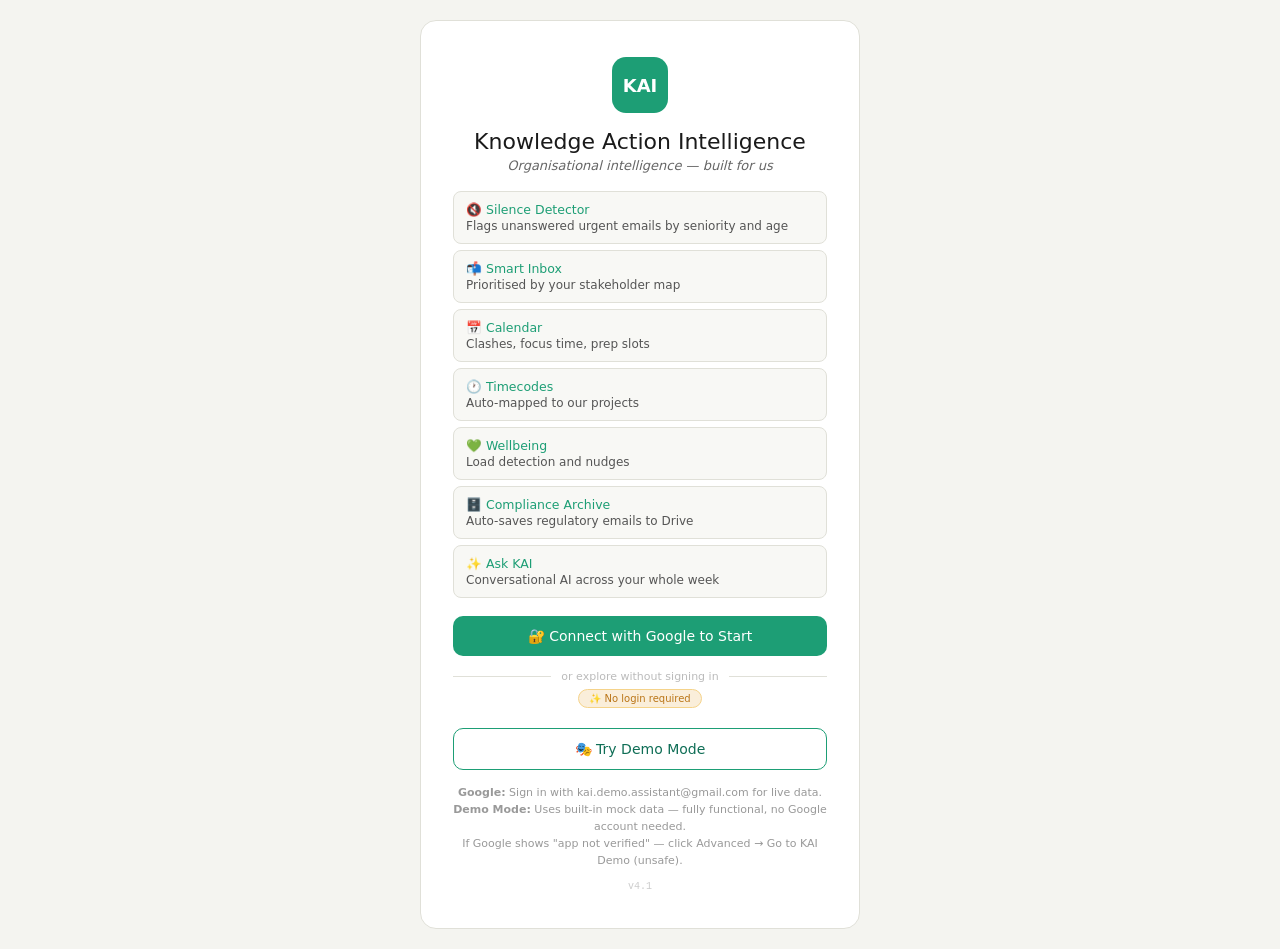
==== commit 08219e3a: "Implementing mock data mode" ====
--- a/index.html
+++ b/index.html
@@ -26,10 +26,15 @@
     <button class="auth-btn" onclick="startAuth()">
       🔐 Connect with Google to Start
     </button>
+    <div class="auth-divider"><span>or explore without signing in</span></div>
+    <div class="auth-demo-badge">✨ No login required</div>
+    <button class="auth-btn demo" onclick="startDemoMode()">
+      🎭 Try Demo Mode
+    </button>
     <div class="auth-note">
-      Sign in with your KAI demo Gmail account (kai.demo.assistant@gmail.com).<br>
-      If Google shows "app not verified" — click Advanced → Go to KAI Demo (unsafe).<br>
-      This is safe — you own the app and the account.
+      <b>Google:</b> Sign in with kai.demo.assistant@gmail.com for live data.<br>
+      <b>Demo Mode:</b> Uses built-in mock data — fully functional, no Google account needed.<br>
+      If Google shows "app not verified" — click Advanced → Go to KAI Demo (unsafe).
     </div>
     <div style="margin-top:12px;font-size:10px;color:#ccc;font-family:monospace">v4.1</div>
   </div>
@@ -52,6 +57,7 @@
     <div class="t-right">
       <div class="t-dot"></div>
       <span class="t-user" id="topbarEmail"></span>
+      <span class="demo-mode-pill" id="demoModePill" style="display:none">Demo Mode</span>
       <button class="t-refresh" id="refreshBtn" onclick="refreshData()" title="Refresh inbox and calendar">↻</button>
       <button class="t-help" onclick="openHelp()" title="Help">?</button>
       <button class="t-signout" onclick="signOut()">Sign out</button>
@@ -509,2245 +515,7 @@
 </div>
 
 <script src="utils.js"></script>
-<script>
-const CLIENT_ID = '61547713726-04f7c0c7i54l3rbiovf260gm2r7prml1.apps.googleusercontent.com';
-const SCOPES = 'https://www.googleapis.com/auth/gmail.readonly https://www.googleapis.com/auth/calendar.readonly https://www.googleapis.com/auth/calendar.events https://www.googleapis.com/auth/drive.file';
-const REDIRECT_URI = 'https://kishore510.github.io/kai-demo';
-const WORKER_URL = 'https://kai-demo-proxy.kishore510.workers.dev';
-
-let accessToken = null;
-let gmailData = [];
-let calendarData = [];
-let chatHistory = [];
-let selectedEmailId = null;
-let activeFilters = new Set(); // empty = show all
-let currentMeeting = null;
-let prepChatHistory = [];
-
-// ── AUTH ──
-
-function startAuth() {
-  const p = new URLSearchParams({
-    client_id: CLIENT_ID,
-    redirect_uri: REDIRECT_URI,
-    response_type: 'token',
-    scope: SCOPES,
-    prompt: 'consent',
-    login_hint: 'kai.demo.assistant@gmail.com'
-  });
-  window.location = 'https://accounts.google.com/o/oauth2/v2/auth?' + p;
-}
-
-function signOut() {
-  accessToken = null;
-  sessionStorage.clear();
-  document.getElementById('authScreen').style.display = 'flex';
-  document.getElementById('appScreen').style.display = 'none';
-}
-
-// Handles the OAuth implicit flow callback — token arrives in the URL hash
-async function handleCallback() {
-  const hash = window.location.hash.substring(1);
-  const params = new URLSearchParams(hash);
-  const token = params.get('access_token');
-  if (!token) return false;
-  // Clear the token from the URL so it's not visible or re-processed
-  window.history.replaceState({}, document.title, window.location.pathname + window.location.search);
-  accessToken = token;
-  // Try to get the user's email to display
-  try {
-    const r = await fetch('https://www.googleapis.com/oauth2/v2/userinfo', {
-      headers: { Authorization: 'Bearer ' + token }
-    });
-    const info = await r.json();
-    if (info.email) sessionStorage.setItem('userEmail', info.email);
-  } catch(e) { /* non-fatal */ }
-  sessionStorage.setItem('token', token);
-  return true;
-}
-
-// Check token validity silently — does NOT show the expired banner unless called directly
-async function checkTokenValid() {
-  if (!accessToken) return false;
-  try {
-    const r = await fetch('https://www.googleapis.com/oauth2/v2/userinfo', {
-      headers: { Authorization: 'Bearer ' + accessToken }
-    });
-    if (r.status === 401) {
-      accessToken = null;
-      sessionStorage.removeItem('token');
-      return false;
-    }
-    return true;
-  } catch(e) {
-    return false;
-  }
-}
-
-function showTokenExpiredBanner() {
-  if (document.getElementById('tokenBanner')) return;
-  const banner = document.createElement('div');
-  banner.id = 'tokenBanner';
-  banner.style.cssText = 'position:fixed;top:52px;left:0;right:0;z-index:500;background:#FAEEDA;border-bottom:1px solid #F5D38A;padding:10px 16px;display:flex;align-items:center;justify-content:space-between;gap:10px;font-size:13px;color:#854F0B;';
-  banner.innerHTML = `
-    <span>⚠️ Your session has expired — please reconnect</span>
-    <button onclick="reAuth()" style="background:#BA7517;color:white;border:none;padding:5px 12px;border-radius:6px;cursor:pointer;font-size:12px;font-weight:500;font-family:inherit;">Refresh session</button>
-    <button onclick="this.parentElement.remove()" style="background:none;border:none;font-size:18px;cursor:pointer;color:#BA7517;padding:0 4px;">×</button>
-  `;
-  document.body.appendChild(banner);
-}
-
-function reAuth() {
-  sessionStorage.removeItem('token');
-  startAuth();
-}
-
-// Periodic token check — only fires if app is loaded and token is set
-setInterval(async () => {
-  if (accessToken) {
-    const valid = await checkTokenValid();
-    if (!valid) showTokenExpiredBanner();
-  }
-}, 45 * 60 * 1000);
-
-// ── GMAIL ──
-
-async function fetchEmails() {
-  const r = await fetch(
-    'https://gmail.googleapis.com/gmail/v1/users/me/messages?maxResults=20&labelIds=INBOX',
-    { headers: { Authorization: 'Bearer ' + accessToken } }
-  );
-  if (r.status === 401) { showTokenExpiredBanner(); return []; }
-  const d = await r.json();
-  if (!d.messages) return [];
-  const msgs = await Promise.all(d.messages.slice(0, 10).map(m =>
-    fetch(`https://gmail.googleapis.com/gmail/v1/users/me/messages/${m.id}?format=full`,
-      { headers: { Authorization: 'Bearer ' + accessToken } }).then(r => r.json())
-  ));
-  return msgs.map(parseEmail);
-}
-
-function parseEmail(msg) {
-  const h = msg.payload?.headers || [];
-  const get = (name) => h.find(x => x.name.toLowerCase() === name.toLowerCase())?.value || '';
-  const isUnread = msg.labelIds?.includes('UNREAD');
-  const from = get('From');
-  const fromName = from.replace(/<.*>/, '').trim().replace(/"/g, '') || from;
-  const fromEmail = (from.match(/<(.+)>/) || [, ''])[1] || from;
-  const subject = get('Subject') || '(no subject)';
-  const date = get('Date');
-  const snippet = msg.snippet || '';
-
-  let priority = 'normal';
-  const fl = fromEmail.toLowerCase();
-  const sl = subject.toLowerCase();
-  if (fl.includes('sarah.chen') || fl.includes('director') || sl.includes('urgent')) priority = 'urgent';
-  else if (fl.includes('marcus.webb') || fl.includes('james.thornton') || fl.includes('cto') || fl.includes('head of risk')) priority = 'high';
-  else if (fl.includes('priya') || fl.includes('programme')) priority = 'high';
-  else if (fl.includes('helpdesk') || fl.includes('noreply') || fl.includes('newsletter')) priority = 'fyi';
-
-  let body = '';
-  const extractBody = (part) => {
-    if (part.mimeType === 'text/plain' && part.body?.data) {
-      try { body = atob(part.body.data.replace(/-/g, '+').replace(/_/g, '/')); } catch(e) {}
-    }
-    if (part.parts) part.parts.forEach(extractBody);
-  };
-  extractBody(msg.payload || {});
-
-  const timeAgo = () => {
-    const sent = new Date(date);
-    const diff = (Date.now() - sent) / 3600000;
-    if (diff < 1) return 'Just now';
-    if (diff < 24) return Math.floor(diff) + 'h ago';
-    return Math.floor(diff / 24) + 'd ago';
-  };
-
-  return { id: msg.id, from: fromName.trim(), fromEmail, subject, snippet, body: body || snippet, time: timeAgo(), priority, unread: isUnread };
-}
-
-// ── CALENDAR ──
-
-async function fetchCalendar() {
-  const now = new Date();
-  const end = new Date(now); end.setDate(now.getDate() + 7);
-  const r = await fetch(
-    `https://www.googleapis.com/calendar/v3/calendars/primary/events?timeMin=${now.toISOString()}&timeMax=${end.toISOString()}&singleEvents=true&orderBy=startTime&maxResults=30`,
-    { headers: { Authorization: 'Bearer ' + accessToken } }
-  );
-  if (r.status === 401) { showTokenExpiredBanner(); return []; }
-  return (await r.json()).items || [];
-}
-
-// ── RENDER ──
-
-
-// Returns YYYY-MM-DD for today in local time
-
-
-function renderEventRow(ev) {
-  const t = getTime(ev);
-  const s = ev.summary || '';
-  const isClashing = clashedEventIds.has(ev.id);
-  let tagClass = 'reply', tagLabel = t || '';
-  const isSkip = s.includes('Transit') || s.includes('KAI Timecode');
-  if (s.includes('FOCUS') || s.includes('PREP')) { tagClass = 'focus'; tagLabel = s.includes('PREP') ? 'PREP' : 'FOCUS'; }
-  else if (isClashing || s.includes('CLASH') || s.toLowerCase().includes('clash')) { tagClass = 'clash'; tagLabel = 'CLASH'; }
-  else if (s.includes('TRAVEL') || s.includes('Transit')) { tagClass = 'travel'; tagLabel = 'TRAVEL'; }
-  const displayName = s.replace(/\s*\(.*?\)\s*/g, '').replace(/^(FOCUS|PREP|TRAVEL):\s*/, '').substring(0, 52);
-  const evIdx = calendarData.findIndex(e => e.id === ev.id);
-  const clickable = !isSkip;
-  const clashAttr = isClashing ? `data-clash="true"` : '';
-  return `<div class="day-item ${clickable ? 'meeting-clickable' : ''} ${isClashing ? 'clash-row' : ''}" ${clashAttr} ${clickable ? `onclick="openMeetingPrep(${evIdx})" style="cursor:pointer"` : ''} title="${clickable ? 'Click to prep for this meeting' : ''}">
-    <span class="tag ${tagClass}">${tagLabel}</span>
-    <span style="flex:1">${displayName}</span>
-    ${clickable ? '<span style="font-size:10px;color:#ccc;margin-left:4px">›</span>' : ''}
-  </div>`;
-}
-
-function renderToday(events) {
-  const today = todayStr();
-  const todayEvs = events.filter(ev => {
-    const d = ev.start?.date || ev.start?.dateTime?.split('T')[0];
-    return d === today;
-  });
-
-  // Update the date label
-  const lbl = document.getElementById('todayDateLabel');
-  if (lbl) lbl.textContent = formatFullDate(today);
-
-  // Update greeting based on time of day
-  const hour = new Date().getHours();
-  const greeting = hour < 12 ? 'Good morning' : hour < 17 ? 'Good afternoon' : 'Good evening';
-  const titleEl = document.getElementById('briefingTitle');
-  if (titleEl) titleEl.textContent = `${greeting} — here's your week`;
-
-  if (!todayEvs.length) {
-    return '<div style="padding:14px 14px;font-size:12px;color:var(--muted)">No meetings today.</div>';
-  }
-
-  return todayEvs.map(ev => renderEventRow(ev)).join('');
-}
-
-function renderWeekAhead(events) {
-  const today = todayStr();
-  const days = {};
-  events.forEach(ev => {
-    const d = ev.start?.date || ev.start?.dateTime?.split('T')[0];
-    if (!d || d === today) return; // today handled separately
-    if (!days[d]) days[d] = [];
-    days[d].push(ev);
-  });
-
-  const sorted = Object.entries(days).sort(([a], [b]) => a.localeCompare(b)).slice(0, 5);
-  if (!sorted.length) return '<div style="padding:16px;font-size:12px;color:var(--muted)">No further events this week.</div>';
-
-  return sorted.map(([date, evs]) => {
-    const dayName = getDayName(date);
-    const items = evs.map(ev => renderEventRow(ev)).join('');
-    return `<div class="day-row"><div class="day-nm">${dayName}</div><div class="day-items">${items}</div></div>`;
-  }).join('');
-}
-
-function analyseBriefing(emails, events) {
-  const urgentCount = emails.filter(e => e.priority === 'urgent' || e.priority === 'high').length;
-  const unreadCount = emails.filter(e => e.unread).length;
-  document.getElementById('statEmails').textContent = unreadCount;
-
-  // Count clashes and store clashing event IDs
-  const byDay = {};
-  events.forEach(ev => {
-    const d = ev.start?.dateTime?.split('T')[0];
-    if (d) { if (!byDay[d]) byDay[d] = []; byDay[d].push(ev); }
-  });
-  let clashes = 0;
-  clashedEventIds = new Set();
-  clashDayDate = null;
-  Object.entries(byDay).forEach(([date, dayEvs]) => {
-    for (let i = 0; i < dayEvs.length; i++) {
-      for (let j = i + 1; j < dayEvs.length; j++) {
-        const e1 = new Date(dayEvs[i].end?.dateTime);
-        const s2 = new Date(dayEvs[j].start?.dateTime);
-        if (s2 < e1) {
-          clashes++;
-          clashedEventIds.add(dayEvs[i].id);
-          clashedEventIds.add(dayEvs[j].id);
-          if (!clashDayDate) clashDayDate = date;
-        }
-      }
-    }
-  });
-  document.getElementById('statClashes').textContent = clashes;
-  const resolveBtn = document.getElementById('resolveBtn');
-  const clashArrow = document.getElementById('clashArrow');
-  if (resolveBtn) resolveBtn.style.display = clashes > 0 ? 'block' : 'none';
-  if (clashArrow) clashArrow.style.display = clashes > 0 ? 'none' : 'block';
-
-  // Wellbeing
-  let heavyDay = '';
-  Object.entries(byDay).forEach(([d, evs]) => {
-    if (evs.length >= 5) heavyDay = getDayName(d);
-  });
-  document.getElementById('statWellbeing').textContent = heavyDay || '–';
-
-  // Wellbeing nudges
-  const nudges = [];
-  Object.entries(byDay).forEach(([d, evs]) => {
-    if (evs.length >= 5) {
-      const dayName = getDayName(d);
-      nudges.push({
-        level: '#dd3333',
-        text: `<b>${dayName} looks intense</b> — ${evs.length} meetings detected.`,
-        action: { label: '📅 Block lunch slot', date: d, time: '13:00', dur: 30, title: `LUNCH: Protected on ${dayName}` }
-      });
-    }
-  });
-  if (emails.filter(e => e.unread && (e.priority === 'urgent' || e.priority === 'high')).length > 2)
-    nudges.push({ level: '#ddaa00', text: `<b>Multiple high-priority unread emails.</b> Recommend addressing these before your first meeting.` });
-  nudges.push({ level: '#22aa55', text: `<b>Timecodes ready</b> — KAI has matched this week's meetings to PRJ-042, GOV-011 and BAU-001.` });
-
-  document.getElementById('wellbeingNudges').innerHTML = nudges.slice(0, 3).map(n => {
-    const btnHtml = n.action
-      ? `<button class="kai-action-btn" style="margin-top:6px;font-size:10px;display:block" onclick="blockLunchSlot('${n.action.title}','${n.action.date}','${n.action.time}',${n.action.dur})">📅 Block lunch slot</button>`
-      : '';
-    return `<div class="wb-row"><div class="wb-dot" style="background:${n.level}"></div><div class="wb-txt">${n.text}${btnHtml}</div></div>`;
-  }).join('');
-
-  // Meeting hours this week
-  const thisWeekStart = getWeekStart(todayStr(), 0);
-  const thisWeekEnd = getWeekEnd(thisWeekStart);
-  const weekEvs = events.filter(ev => {
-    const d = ev.start?.dateTime?.split('T')[0];
-    return d && d >= thisWeekStart && d <= thisWeekEnd && ev.start?.dateTime && ev.end?.dateTime;
-  });
-  const totalHrs = weekEvs.reduce((s, ev) => s + (new Date(ev.end.dateTime) - new Date(ev.start.dateTime)) / 3600000, 0);
-  const hrsEl = document.getElementById('statHrsNum');
-  if (hrsEl) hrsEl.textContent = totalHrs.toFixed(1);
-
-  detectSilence(emails);
-
-  document.getElementById('briefingSub').textContent = `KAI analysed ${emails.length} emails and ${events.length} calendar events · Updated just now`;
-  document.getElementById('pillStatus').textContent = `${urgentCount} urgent items need attention`;
-}
-
-// ── SILENCE DETECTOR ──
-
-
-function detectSilence(emails) {
-  const silent = emails
-    .filter(e => !e.archived && (e.priority === 'urgent' || e.priority === 'high') && e.unread)
-    .map(e => ({ ...e, tier: getSenderTier(e.from + ' ' + (e.fromEmail || '')), ageHours: getEmailAgeHours(e.time) }))
-    .sort((a, b) => a.tier.rank - b.tier.rank || b.ageHours - a.ageHours);
-
-  const stat = document.getElementById('statSilence');
-  if (stat) stat.textContent = silent.length || '–';
-  const list = document.getElementById('silenceList');
-  const sub  = document.getElementById('silenceSubLabel');
-  if (!list) return;
-  if (sub) sub.textContent = silent.length > 0 ? silent.length + ' waiting' : 'All replied';
-  if (!silent.length) {
-    list.innerHTML = '<div style="padding:12px 13px;font-size:11px;color:var(--muted)">No urgent emails awaiting reply.</div>';
-    return;
-  }
-  list.innerHTML = silent.slice(0, 5).map(e => {
-    const ageLabel = e.ageHours >= 48 ? Math.round(e.ageHours/24)+'d' : Math.round(e.ageHours)+'h';
-    const ageClass = e.ageHours >= 24 ? 'critical' : e.ageHours >= 8 ? 'warning' : 'normal';
-    return '<div class="silence-item" onclick="goToEmailAndSelect(\'' + e.id + '\')">' +
-      '<span class="silence-age ' + ageClass + '">' + ageLabel + '</span>' +
-      '<span class="silence-tier">' + e.tier.label + '</span>' +
-      '<div class="silence-body"><div class="silence-from">' + e.from + '</div><div class="silence-subj">' + e.subject + '</div></div>' +
-      '<span class="silence-arrow">›</span></div>';
-  }).join('');
-}
-
-function goToSilence() {
-  const inboxNav = document.querySelector('.nav-item[data-panel="inbox"]');
-  if (inboxNav) switchPanel(inboxNav);
-  setTimeout(() => filterEmails('unread', null), 100);
-}
-
-function goToEmailAndSelect(emailId) {
-  const inboxNav = document.querySelector('.nav-item[data-panel="inbox"]');
-  if (inboxNav) switchPanel(inboxNav);
-  filterEmails('all', null);
-  setTimeout(() => selectEmail(emailId), 150);
-}
-
-// ── INBOX ──
-
-function renderEmailList(customList = null) {
-  let filtered;
-  if (customList) {
-    filtered = customList;
-  } else if (activeFilters.size === 0) {
-    // No filters active — show all
-    filtered = gmailData;
-  } else if (activeFilters.has('sender:')) {
-    // Sender filter (set via KAI chat action) — find the sender value
-    const senderFilter = [...activeFilters].find(f => f.startsWith('sender:'));
-    const name = senderFilter ? senderFilter.slice(7).toLowerCase() : '';
-    filtered = gmailData.filter(e => e.from.toLowerCase().includes(name) || e.fromEmail.toLowerCase().includes(name));
-  } else {
-    // Multi-select: each active filter is an OR on priority/unread
-    // e.g. urgent+unread = emails that are urgent OR unread
-    filtered = gmailData.filter(e => {
-      if (activeFilters.has('unread') && e.unread) return true;
-      if (activeFilters.has('urgent') && e.priority === 'urgent') return true;
-      if (activeFilters.has('high') && e.priority === 'high') return true;
-      if (activeFilters.has('normal') && e.priority === 'normal') return true;
-      if (activeFilters.has('fyi') && e.priority === 'fyi') return true;
-      return false;
-    });
-  }
-  const priorityOrder = { urgent: 0, high: 1, normal: 2, fyi: 3 };
-  const sorted = [...filtered].sort((a, b) => (priorityOrder[a.priority] || 2) - (priorityOrder[b.priority] || 2));
-  const unreadCount = gmailData.filter(e => e.unread).length;
-  document.getElementById('inboxBadge').textContent = unreadCount;
-  const mobBadge = document.getElementById('mobInboxBadge');
-  if (mobBadge) { mobBadge.textContent = unreadCount; mobBadge.style.display = unreadCount > 0 ? 'block' : 'none'; }
-
-  document.getElementById('emailList').innerHTML = sorted.map(e => `
-    <div class="email-item ${e.unread ? 'unread' : ''} ${selectedEmailId === e.id ? 'selected' : ''}" onclick="selectEmail('${e.id}')">
-      <div class="e-meta"><span class="e-from">${e.from}</span><span class="e-time">${e.time}</span></div>
-      <div class="e-subject">${e.subject}</div>
-      <div class="e-preview">${e.snippet}</div>
-      <div class="e-tags">
-        <span class="pri ${e.priority}">${e.priority.toUpperCase()}</span>
-        ${e.unread ? '<span class="pri unread">UNREAD</span>' : ''}
-        ${shouldAutoArchive(e) ? '<span class="arch-badge">📋 ARCHIVE RECOMMENDED</span>' : ''}
-        ${e.archived ? '<span class="arch-badge">🗄️ ARCHIVED</span>' : ''}
-      </div>
-    </div>
-  `).join('') || '<div style="padding:20px;font-size:12px;color:var(--muted);text-align:center">No emails found</div>';
-}
-
-function filterEmails(f, btn) {
-  if (f === 'all') {
-    // All clears every active filter
-    activeFilters.clear();
-  } else if (f.startsWith('sender:')) {
-    // Sender filter from KAI chat — exclusive, replaces everything
-    activeFilters.clear();
-    activeFilters.add(f);
-  } else {
-    // Toggle: clicking an active filter removes it; clicking All explicitly shows all
-    if (activeFilters.has(f)) {
-      activeFilters.delete(f);
-    } else {
-      activeFilters.add(f);
-    }
-  }
-
-  // Sync button states
-  document.getElementById('fbtnAll')?.classList.toggle('active', activeFilters.size === 0);
-  document.getElementById('fbtnUrgent')?.classList.toggle('active', activeFilters.has('urgent'));
-  document.getElementById('fbtnHigh')?.classList.toggle('active', activeFilters.has('high'));
-  document.getElementById('fbtnUnread')?.classList.toggle('active', activeFilters.has('unread'));
-
-  // Update label
-  const lbl = document.getElementById('inboxFilterLabel');
-  if (lbl) {
-    if (activeFilters.size === 0) lbl.textContent = 'All emails';
-    else if (f.startsWith('sender:')) lbl.textContent = 'From: ' + f.slice(7);
-    else {
-      const labels = [];
-      if (activeFilters.has('urgent')) labels.push('Urgent');
-      if (activeFilters.has('high')) labels.push('High');
-      if (activeFilters.has('unread')) labels.push('Unread');
-      lbl.textContent = labels.join(' + ') + ' emails';
-    }
-  }
-  renderEmailList();
-}
-
-function selectEmail(id) {
-  selectedEmailId = id;
-  const email = gmailData.find(e => e.id === id);
-  if (!email) return;
-  renderEmailList();
-  if (window.innerWidth <= 768) { document.getElementById('emailDetail').classList.add('mob-open'); }
-
-  document.getElementById('emailDetail').innerHTML = `
-    <div class="ed-hdr">
-      <div class="ed-subject">${email.subject}</div>
-      <div class="ed-meta"><b>${email.from}</b> &lt;${email.fromEmail}&gt;<br>${email.time}</div>
-      <span class="pri ${email.priority}">${email.priority.toUpperCase()} PRIORITY</span>
-    </div>
-    <div class="ed-body"><div class="ed-text">${email.body || email.snippet}</div></div>
-    <div class="ed-actions">
-      <button class="btn btn-p" onclick="draftReply('${email.id}')">✨ KAI Draft Reply</button>
-      <button class="btn btn-archive" id="archiveBtn-${email.id}" onclick="archiveEmail('${email.id}')">🗄️ Archive to Drive</button>
-      <button class="btn btn-s">Reply</button>
-      <button class="btn btn-s">Forward</button>
-    </div>
-    <div class="draft-area" id="draftArea" style="display:none">
-      <div class="draft-lbl">✦ KAI Draft Reply</div>
-      <div class="draft-txt" id="draftTxt"></div>
-      <div style="display:flex;gap:8px;margin-top:10px">
-        <button class="btn btn-p" onclick="copyDraft()">Copy</button>
-        <button class="btn btn-s" onclick="document.getElementById('draftArea').style.display='none'">Dismiss</button>
-      </div>
-    </div>
-  `;
-}
-
-async function draftReply(emailId) {
-  const email = gmailData.find(e => e.id === emailId);
-  if (!email) return;
-  const da = document.getElementById('draftArea');
-  const dt = document.getElementById('draftTxt');
-  da.style.display = 'block';
-  dt.innerHTML = '<div class="typing"><div class="tdot"></div><div class="tdot"></div><div class="tdot"></div></div>';
-
-  const prompt = `You are a senior Enterprise Platform Architect at a UK financial services regulator. Draft a professional, direct reply to this email. Be concise. No sycophancy. Sign off with "Best regards," only.
-
-From: ${email.from}
-Subject: ${email.subject}
-Message: ${email.body}
-
-Write only the email body. No subject line.`;
-
-  try {
-    const reply = await callClaude(prompt, false);
-    dt.textContent = reply;
-  } catch(e) {
-    dt.textContent = 'Unable to generate draft — check your Cloudflare Worker URL is configured.';
-  }
-}
-
-function copyDraft() {
-  navigator.clipboard.writeText(document.getElementById('draftTxt').textContent);
-  event.target.textContent = 'Copied!';
-  setTimeout(() => { if (event.target) event.target.textContent = 'Copy'; }, 1800);
-}
-
-// ── CLAUDE ──
-
-function buildKaiSystem() {
-  const now = new Date();
-  const today = todayStr();
-  const todayFormatted = now.toLocaleDateString('en-GB', { weekday: 'long', day: 'numeric', month: 'long', year: 'numeric' });
-  const timeNow = now.toLocaleTimeString('en-GB', { hour: '2-digit', minute: '2-digit' });
-
-  const urgent = gmailData.filter(e => e.priority === 'urgent');
-  const unread = gmailData.filter(e => e.unread);
-
-  const emailSummary = gmailData.slice(0, 8).map(e =>
-    `- [${e.priority.toUpperCase()}] From: ${e.from} | Subject: ${e.subject} | ${e.unread ? 'UNREAD' : 'read'} | Received: ${e.time}`
-  ).join('\n');
-
-  // Split calendar into today vs rest of week
-  const todayEvs = calendarData.filter(ev => {
-    const d = ev.start?.date || ev.start?.dateTime?.split('T')[0];
-    return d === today;
-  });
-  const restEvs = calendarData.filter(ev => {
-    const d = ev.start?.date || ev.start?.dateTime?.split('T')[0];
-    return d && d !== today;
-  });
-
-  const fmtEv = ev => {
-    const start = ev.start?.dateTime
-      ? new Date(ev.start.dateTime).toLocaleString('en-GB', { weekday: 'short', day: 'numeric', month: 'short', hour: '2-digit', minute: '2-digit' })
-      : (ev.start?.date ? new Date(ev.start.date + 'T12:00:00').toLocaleDateString('en-GB', { weekday: 'short', day: 'numeric', month: 'short' }) : '');
-    return `- ${start}: ${ev.summary || '(no title)'}`;
-  };
-
-  const todaySummary = todayEvs.length ? todayEvs.map(fmtEv).join('\n') : 'No meetings today.';
-  const restSummary = restEvs.slice(0, 10).map(fmtEv).join('\n') || 'No further events this week.';
-
-  return `You are KAI — Knowledge Action Intelligence. You are the personal organisational intelligence assistant for a senior Enterprise Platform Architect at a UK financial services regulatory organisation.
-
-TODAY IS: ${todayFormatted} — current time is ${timeNow}.
-Use this date when answering questions about today, tomorrow, this week, or how long ago something happened.
-
-You have just read their REAL inbox and calendar. Use only this actual data — do not invent emails or events.
-
-INBOX (${gmailData.length} emails, ${unread.length} unread, ${urgent.length} urgent):
-${emailSummary || 'No emails loaded yet.'}
-
-TODAY'S CALENDAR (${todayEvs.length} meetings today):
-${todaySummary}
-
-REST OF WEEK CALENDAR:
-${restSummary}
-
-TIMECODES: PRJ-042 (Digital Transformation), GOV-011 (Governance and Board), BAU-001 (BAU)
-${buildNotesContext()}
-RULES:
-- Only reference emails and events that appear in the data above
-- When asked about "today", use TODAY'S CALENDAR section specifically
-- If open actions exist, proactively mention overdue ones when relevant
-- You CAN create calendar events directly — if someone asks you to block time, set a reminder, or create a meeting, tell them to use the chat command format e.g. "Remind me on Friday to X" or "Block Monday for Y" and KAI will show an editable event card. NEVER say you cannot create calendar entries or push notifications — you can, via the proposal card.
-- If the inbox is empty or shows only Google system emails, say so honestly
-- Be direct, concise and professional
-- Give specific actionable answers based on what you can actually see`;
-}
-
-// callClaude(userMsg, isChat, systemOverride, historyOverride)
-// - isChat: if true, includes chat history in messages
-// - systemOverride: optional custom system prompt (e.g. for meeting prep)
-// - historyOverride: optional message history array (for multi-turn prep chat)
-async function callClaude(userMsg, isChat = false, systemOverride = null, historyOverride = null) {
-  const system = systemOverride || buildKaiSystem();
-
-  let messages;
-  if (historyOverride) {
-    // Use provided history + new user message
-    messages = [...historyOverride, { role: 'user', content: userMsg }];
-  } else if (isChat) {
-    messages = [...chatHistory, { role: 'user', content: userMsg }];
-  } else {
-    messages = [{ role: 'user', content: userMsg }];
-  }
-
-  const res = await fetch(WORKER_URL, {
-    method: 'POST',
-    headers: { 'Content-Type': 'application/json' },
-    body: JSON.stringify({
-      model: 'claude-sonnet-4-6',
-      max_tokens: 1024,
-      system,
-      messages
-    })
-  });
-  if (!res.ok) throw new Error('Worker responded ' + res.status);
-  const data = await res.json();
-  return data.content?.[0]?.text || 'No response';
-}
-
-// ── CHAT ──
-
-// Lightweight intent parser — looks at KAI's reply and extracts an inbox filter action if relevant
-function parseKaiIntent(text) {
-  const t = text.toLowerCase();
-
-  // Sender filter — "emails from X" or "from X"
-  const senderMatch = text.match(/emails? from ([A-Z][a-zA-Z\s]+?)(?:\s*[\.\,\—\-]|$)/m)
-    || text.match(/from ([A-Z][a-zA-Z]+(?:\s[A-Z][a-zA-Z]+)?)/m);
-  if (senderMatch) {
-    const name = senderMatch[1].trim();
-    // Don't trigger on generic phrases
-    if (!['The', 'Your', 'KAI', 'Hi', 'A', 'An', 'Our'].includes(name)) {
-      return { label: `Show emails from ${name} →`, filter: 'sender:' + name };
-    }
-  }
-
-  // Unread / unreplied
-  if (t.includes('unread') || t.includes('not replied') || t.includes('haven\'t replied') || t.includes('no reply') || t.includes('unreplied')) {
-    return { label: 'Show unread emails →', filter: 'unread' };
-  }
-
-  // Urgent
-  if ((t.includes('urgent') || t.includes('high priority') || t.includes('needs your attention') || t.includes('need your attention')) && !t.includes('no urgent')) {
-    return { label: 'Show urgent emails →', filter: 'urgent' };
-  }
-
-  // FYI / noise
-  if (t.includes('fyi') || t.includes('newsletter') || t.includes('noise')) {
-    return { label: 'Show FYI emails →', filter: 'fyi' };
-  }
-
-  return null;
-}
-
-function addMsg(role, text, inboxAction = null) {
-  const msgs = document.getElementById('chatMsgs');
-  const d = document.createElement('div');
-  d.className = 'msg ' + role;
-  const formatted = text.replace(/\n/g, '<br>').replace(/\*\*(.*?)\*\*/g, '<b>$1</b>');
-  let actionHtml = '';
-  if (inboxAction) {
-    actionHtml = `<div style="margin-top:8px"><button class="kai-action-btn" onclick="filterInboxBy('${inboxAction.filter}','${inboxAction.label.replace(/'/g, '')}')">${inboxAction.label}</button></div>`;
-  }
-  d.innerHTML = `<div class="m-av ${role}">${role === 'kai' ? 'KAI' : 'You'}</div><div class="m-bub ${role}">${formatted}${actionHtml}</div>`;
-  msgs.appendChild(d);
-  msgs.scrollTop = msgs.scrollHeight;
-}
-
-// Switch to inbox and apply a filter — called from KAI action buttons
-function filterInboxBy(filter, label) {
-  const inboxNav = document.querySelector('.nav-item[data-panel="inbox"]');
-  if (inboxNav) switchPanel(inboxNav);
-  const mobInbox = document.querySelector('.mob-nav-item[data-panel="inbox"]');
-  if (mobInbox) { document.querySelectorAll('.mob-nav-item').forEach(b => b.classList.remove('active')); mobInbox.classList.add('active'); }
-  filterEmails(filter, null);
-}
-
-function addTyping(containerId = 'chatMsgs', typingId = 'typing') {
-  const msgs = document.getElementById(containerId);
-  const d = document.createElement('div');
-  d.className = 'msg'; d.id = typingId;
-  d.innerHTML = '<div class="m-av kai">KAI</div><div class="m-bub kai"><div class="typing"><div class="tdot"></div><div class="tdot"></div><div class="tdot"></div></div></div>';
-  msgs.appendChild(d);
-  msgs.scrollTop = msgs.scrollHeight;
-}
-
-async function sendChat() {
-  const inp = document.getElementById('chatIn');
-  const btn = document.getElementById('sendBtn');
-  const text = inp.value.trim();
-  if (!text) return;
-  inp.value = ''; inp.style.height = 'auto'; btn.disabled = true;
-  addMsg('user', text);
-
-  // Check if this is a "remember" command — handle locally without calling Claude
-  const rememberText = parseRememberIntent(text);
-  if (rememberText) {
-    const due = extractDueDate(rememberText);
-    await addKaiAction(rememberText, due);
-    const dueMsg = due ? ` Flagged as due ${new Date(due + 'T12:00:00').toLocaleDateString('en-GB', { day:'numeric', month:'short' })}.` : '';
-    addMsg('kai', `Got it — added to your open actions and saved to Drive.${dueMsg} I'll remind you if it goes overdue.`);
-    btn.disabled = false; inp.focus();
-    return;
-  }
-
-  // Use Claude to detect calendar intent — handles any natural phrasing
-  addTyping('chatMsgs', 'typing');
-  try {
-    const calIntent = await detectCalendarIntent(text);
-    if (calIntent) {
-      document.getElementById('typing')?.remove();
-      proposeEvent(calIntent.title, calIntent.dateStr, calIntent.timeStr, calIntent.duration,
-        'Here\'s what I\'ll create — edit any details before confirming:');
-      btn.disabled = false; inp.focus();
-      return;
-    }
-  } catch(e) { /* non-fatal — fall through to normal chat */ }
-
-  // Normal KAI chat
-  try {
-    chatHistory.push({ role: 'user', content: text });
-    const reply = await callClaude(text, true);
-    document.getElementById('typing')?.remove();
-    const action = parseKaiIntent(reply);
-    addMsg('kai', reply, action);
-    chatHistory.push({ role: 'assistant', content: reply });
-  } catch(e) {
-    document.getElementById('typing')?.remove();
-    addMsg('kai', 'Having trouble connecting. Please check your Worker URL configuration.');
-    chatHistory.pop(); // remove the user message we pushed if call failed
-  }
-  btn.disabled = false; inp.focus();
-}
-
-function sendQuick(btn) {
-  document.getElementById('chatIn').value = btn.textContent;
-  sendChat();
-}
-
-// ── NAVIGATION ──
-
-function switchPanel(item) {
-  // Deactivate all nav items
-  document.querySelectorAll('.nav-item').forEach(i => i.classList.remove('active'));
-  item.classList.add('active');
-  // Switch panels
-  const panel = item.dataset.panel;
-  document.querySelectorAll('.panel').forEach(p => p.classList.remove('active'));
-  document.getElementById('panel-' + panel).classList.add('active');
-  // If there's a scroll target, scroll to it after panel renders
-  const scrollTarget = item.dataset.scroll;
-  if (scrollTarget) {
-    setTimeout(() => {
-      const el = document.getElementById(scrollTarget);
-      if (el) el.scrollIntoView({ behavior: 'smooth', block: 'start' });
-    }, 100);
-  }
-  if (panel === 'wellbeing') renderWellbeingPanel();
-}
-
-function mobNav(btn) {
-  document.querySelectorAll('.mob-nav-item').forEach(b => b.classList.remove('active'));
-  btn.classList.add('active');
-  const panel = btn.dataset.panel;
-  document.querySelectorAll('.panel').forEach(p => p.classList.remove('active'));
-  document.getElementById('panel-' + panel).classList.add('active');
-  // Sync sidebar active state — for mobile, just match on panel
-  document.querySelectorAll('.nav-item').forEach(i => {
-    i.classList.toggle('active', i.dataset.panel === panel && !i.dataset.scroll);
-  });
-  if (panel === 'wellbeing') renderWellbeingPanel();
-}
-
-function goToUnreplied() {
-  const inboxNav = document.querySelector('.nav-item[data-panel="inbox"]');
-  if (inboxNav) switchPanel(inboxNav);
-  const mobInbox = document.querySelector('.mob-nav-item[data-panel="inbox"]');
-  if (mobInbox) { document.querySelectorAll('.mob-nav-item').forEach(b => b.classList.remove('active')); mobInbox.classList.add('active'); }
-  setTimeout(() => filterEmails('unread', null), 100);
-}
-
-function goToCalendar() {
-  // Switch to the dedicated Calendar panel
-  const calNav = document.querySelector('.nav-item[data-panel="calendar"]');
-  if (calNav) switchPanel(calNav);
-  const mobCal = document.querySelector('.mob-nav-item[data-panel="calendar"]');
-  if (mobCal) { document.querySelectorAll('.mob-nav-item').forEach(b => b.classList.remove('active')); mobCal.classList.add('active'); }
-  setTimeout(() => {
-    // Pulse and scroll to clash rows in the calendar panel
-    const clashRows = document.querySelectorAll('.clash-event');
-    if (clashRows.length) {
-      clashRows[0].scrollIntoView({ behavior: 'smooth', block: 'center' });
-      clashRows.forEach(row => {
-        row.classList.add('pulsing');
-        setTimeout(() => row.classList.remove('pulsing'), 2200);
-      });
-    }
-  }, 200);
-}
-
-function goToWellbeing() {
-  const wbNav = document.querySelector('.nav-item[data-panel="wellbeing"]');
-  if (wbNav) switchPanel(wbNav);
-  const mobWb = document.querySelector('.mob-nav-item[data-panel="wellbeing"]');
-  if (mobWb) { document.querySelectorAll('.mob-nav-item').forEach(b => b.classList.remove('active')); mobWb.classList.add('active'); }
-}
-
-function goToTimecodes() {
-  const tcNav = document.querySelector('.nav-item[data-panel="timecodes"]');
-  if (tcNav) switchPanel(tcNav);
-  const mobTc = document.querySelector('.mob-nav-item[data-panel="timecodes"]');
-  if (mobTc) { document.querySelectorAll('.mob-nav-item').forEach(b => b.classList.remove('active')); mobTc.classList.add('active'); }
-}
-
-function closeMobileEmail() {
-  document.getElementById('emailDetail').classList.remove('mob-open');
-}
-
-// Switches to Ask KAI and proposes a calendar event — used by wellbeing nudge buttons
-function blockLunchSlot(title, dateStr, timeStr, dur) {
-  const chatNav = document.querySelector('.nav-item[data-panel="chat"]');
-  if (chatNav) switchPanel(chatNav);
-  const mobChat = document.querySelector('.mob-nav-item[data-panel="chat"]');
-  if (mobChat) { document.querySelectorAll('.mob-nav-item').forEach(b => b.classList.remove('active')); mobChat.classList.add('active'); }
-  setTimeout(() => proposeEvent(title, dateStr, timeStr, dur, 'KAI suggests protecting this time for lunch:'), 150);
-}
-
-// ── REFRESH ──
-
-async function refreshData() {
-  const btn = document.getElementById('refreshBtn');
-  if (btn) btn.classList.add('spinning');
-  document.getElementById('pillStatus').textContent = 'Refreshing...';
-  document.getElementById('briefingSub').textContent = 'Refreshing your inbox and calendar...';
-  try {
-    const [emails, events] = await Promise.all([fetchEmails(), fetchCalendar()]);
-    // fetchEmails/fetchCalendar already handle 401 by showing the banner and returning []
-    gmailData = emails;
-    calendarData = events;
-    document.getElementById('todayEvents').innerHTML = renderToday(events);
-    document.getElementById('weekAhead').innerHTML = renderWeekAhead(events);
-    renderEmailList();
-    analyseBriefing(emails, events);
-    renderCalendarPanel();
-    renderTimecodePanel();
-    const urgentEmails = emails.filter(e => e.priority === 'urgent' || e.priority === 'high');
-    const msgs = document.getElementById('chatMsgs');
-    if (msgs) {
-      const d = document.createElement('div');
-      d.className = 'msg';
-      d.innerHTML = `<div class="m-av kai">KAI</div><div class="m-bub kai">Refreshed — I can see <b>${emails.length} emails</b> and <b>${events.length} calendar events</b>. ${urgentEmails.length > 0 ? urgentEmails.length + ' need your attention.' : 'No urgent items.'}</div>`;
-      msgs.appendChild(d);
-      msgs.scrollTop = msgs.scrollHeight;
-    }
-  } catch(e) {
-    document.getElementById('briefingSub').textContent = 'Refresh failed — try again';
-  }
-  if (btn) btn.classList.remove('spinning');
-}
-
-// ── INIT ──
-
-async function loadApp() {
-  document.getElementById('authScreen').style.display = 'none';
-  document.getElementById('loadingScreen').style.display = 'flex';
-  try {
-    const email = sessionStorage.getItem('userEmail') || '';
-    document.getElementById('topbarEmail').textContent = email;
-    const [emails, events] = await Promise.all([fetchEmails(), fetchCalendar()]);
-    gmailData = emails;
-    calendarData = events;
-    document.getElementById('todayEvents').innerHTML = renderToday(events);
-    document.getElementById('weekAhead').innerHTML = renderWeekAhead(events);
-    renderEmailList();
-    analyseBriefing(emails, events);
-    renderCalendarPanel();
-    renderTimecodePanel();
-    const urgentEmails = emails.filter(e => e.priority === 'urgent' || e.priority === 'high');
-    chatHistory = [];
-    document.getElementById('chatMsgs').innerHTML = `<div class="msg"><div class="m-av kai">KAI</div><div class="m-bub kai">Hi — I've read your inbox and calendar. You have <b>${urgentEmails.length} high-priority emails</b> and <b>${events.length} calendar events</b> this week. What would you like help with?</div></div>`;
-    checkAutoArchiveRecommendations();
-    loadKaiNotes(); // async — non-blocking
-    scanEmailsForCalendarIntents(emails); // async — fires after 5s delay
-  } catch(e) {
-    console.error(e);
-    document.getElementById('weekAhead').innerHTML = '<div style="padding:16px;font-size:12px;color:var(--coral)">Error loading data. Token may have expired — try signing out and back in.</div>';
-  }
-  document.getElementById('loadingScreen').style.display = 'none';
-  document.getElementById('appScreen').style.display = 'grid';
-}
-
-async function init() {
-  // 1. Check for existing valid token in session
-  const stored = sessionStorage.getItem('token');
-  if (stored) {
-    accessToken = stored;
-    await loadApp();
-    return;
-  }
-  // 2. Check if we're returning from OAuth (token in URL hash)
-  const fromCallback = await handleCallback();
-  if (fromCallback) {
-    await loadApp();
-    return;
-  }
-  // 3. No token — show auth screen
-  document.getElementById('authScreen').style.display = 'flex';
-}
-
-init();
-
-// ── ARCHIVE ──
-
-const archivedItems = [];
-const REGULATORY_KEYWORDS = ['governance', 'regulatory', 'compliance', 'sign-off', 'board decision', 'risk framework', 'control framework', 'audit', 'policy', 'approval', 'minister', 'exco', 'urgent'];
-
-
-function getArchiveFolder(email) {
-  const subj = (email.subject + ' ' + (email.body || '')).toLowerCase();
-  if (subj.includes('governance') || subj.includes('board') || subj.includes('control framework')) return 'KAI Archive/Governance';
-  if (subj.includes('regulatory') || subj.includes('compliance') || subj.includes('risk')) return 'KAI Archive/Regulatory';
-  if (subj.includes('prj-042') || subj.includes('digital transformation') || subj.includes('project')) return 'KAI Archive/Projects/PRJ-042';
-  if (email.priority === 'urgent' || email.priority === 'high') return 'KAI Archive/Stakeholder Correspondence';
-  return 'KAI Archive/General';
-}
-
-async function ensureDriveFolder(folderPath) {
-  const parts = folderPath.split('/');
-  let parentId = 'root';
-  for (const part of parts) {
-    // Try to search for existing folder — may return empty under drive.file scope, that's OK
-    try {
-      const search = await fetch(
-        `https://www.googleapis.com/drive/v3/files?q=name='${encodeURIComponent(part)}' and mimeType='application/vnd.google-apps.folder' and '${parentId}' in parents and trashed=false&fields=files(id)`,
-        { headers: { Authorization: 'Bearer ' + accessToken } }
-      );
-      const result = await search.json();
-      if (result.files && result.files.length > 0) {
-        parentId = result.files[0].id;
-        continue;
-      }
-    } catch(e) { /* search failed — fall through to create */ }
-    // Create the folder
-    const create = await fetch('https://www.googleapis.com/drive/v3/files', {
-      method: 'POST',
-      headers: { Authorization: 'Bearer ' + accessToken, 'Content-Type': 'application/json' },
-      body: JSON.stringify({ name: part, mimeType: 'application/vnd.google-apps.folder', parents: [parentId] })
-    });
-    const folder = await create.json();
-    if (!folder.id) throw new Error('Could not create Drive folder: ' + part);
-    parentId = folder.id;
-  }
-  return parentId;
-}
-
-async function archiveEmail(emailId) {
-  const email = gmailData.find(e => e.id === emailId);
-  if (!email) return;
-  const btn = document.getElementById('archiveBtn-' + emailId);
-  if (btn) { btn.disabled = true; btn.textContent = '⏳ Archiving...'; }
-  try {
-    const folder = getArchiveFolder(email);
-    const folderId = await ensureDriveFolder(folder);
-    const dateStr = new Date().toISOString().split('T')[0];
-    const fileName = `${dateStr} — ${email.subject.substring(0, 60).replace(/[/\?%*:|"<>]/g, '')}.txt`;
-    const fileContent = [
-      'KAI ARCHIVED EMAIL',
-      '==================',
-      `Date Archived: ${new Date().toLocaleString('en-GB')}`,
-      `Archive Location: ${folder}`,
-      `Auto-Archive Triggered: ${shouldAutoArchive(email) ? 'Yes' : 'No — Manual'}`,
-      '',
-      'EMAIL DETAILS',
-      '=============',
-      `From: ${email.from} <${email.fromEmail}>`,
-      `Subject: ${email.subject}`,
-      `Received: ${email.time}`,
-      `Priority: ${email.priority.toUpperCase()}`,
-      '',
-      'MESSAGE',
-      '=======',
-      email.body || email.snippet,
-      '',
-      '---',
-      'Archived by KAI — Knowledge Action Intelligence',
-    ].join('\n');
-
-    const metadata = { name: fileName, parents: [folderId] };
-    const form = new FormData();
-    form.append('metadata', new Blob([JSON.stringify(metadata)], { type: 'application/json' }));
-    form.append('file', new Blob([fileContent], { type: 'text/plain' }));
-
-    const upload = await fetch('https://www.googleapis.com/upload/drive/v3/files?uploadType=multipart&fields=id,name,webViewLink', {
-      method: 'POST',
-      headers: { Authorization: 'Bearer ' + accessToken },
-      body: form
-    });
-    const file = await upload.json();
-    if (!file.id) throw new Error('Upload failed');
-
-    email.archived = true;
-    archivedItems.unshift({ email, folder, fileName, fileId: file.id, link: file.webViewLink, archivedAt: new Date() });
-    if (btn) { btn.textContent = '✅ Archived'; btn.style.background = 'rgba(34,197,94,0.2)'; }
-    renderEmailList();
-    updateArchivePanel();
-    showArchiveToast(email, folder, file.webViewLink);
-    document.getElementById('archiveBadge').textContent = archivedItems.length;
-    const mab = document.getElementById('mobArchiveBadge');
-    if (mab) { mab.textContent = archivedItems.length; mab.style.display = 'block'; }
-    chatHistory.push({ role: 'user', content: `I just archived the email "${email.subject}" from ${email.from}` });
-    chatHistory.push({ role: 'assistant', content: `Done — I've saved "${email.subject}" to ${folder} in Google Drive. Do you want me to draft a response acknowledging receipt?` });
-  } catch(err) {
-    if (btn) { btn.disabled = false; btn.textContent = '🗄️ Archive to Drive'; }
-    showArchiveToast(null, null, null, err.message);
-  }
-}
-
-function showArchiveToast(email, folder, link, error = null) {
-  const existing = document.getElementById('archiveToast');
-  if (existing) existing.remove();
-  const toast = document.createElement('div');
-  toast.id = 'archiveToast';
-  toast.className = 'arch-toast';
-  if (error) {
-    toast.style.borderLeftColor = 'var(--coral)';
-    toast.innerHTML = `<div class="arch-toast-icon">⚠️</div><div><div class="arch-toast-title" style="color:var(--coral)">Archive failed</div><div class="arch-toast-sub">${error}</div></div>`;
-  } else {
-    toast.innerHTML = `<div class="arch-toast-icon">🗄️</div><div><div class="arch-toast-title">Archived to Google Drive</div><div class="arch-toast-sub">Saved to ${folder} ${link ? '· <a href="' + link + '" target="_blank" style="color:var(--teal)">Open in Drive</a>' : ''}</div></div><button onclick="this.parentElement.remove()" style="background:none;border:none;color:#999;cursor:pointer;font-size:18px;padding:0 0 0 8px;margin-left:auto">×</button>`;
-  }
-  document.body.appendChild(toast);
-  setTimeout(() => toast?.remove(), 6000);
-}
-
-function updateArchivePanel() {
-  const list = document.getElementById('archiveList');
-  if (!list) return;
-  if (archivedItems.length === 0) {
-    list.innerHTML = '<div style="font-size:12px;color:var(--muted);text-align:center;padding:20px">No items archived yet.</div>';
-    return;
-  }
-  list.innerHTML = archivedItems.map(item => `
-    <div class="archive-item">
-      <div>📄</div>
-      <div style="flex:1;min-width:0">
-        <div class="archive-item-name">${item.email.subject.substring(0, 55)}${item.email.subject.length > 55 ? '...' : ''}</div>
-        <div class="archive-item-meta">From: ${item.email.from} · ${item.archivedAt.toLocaleTimeString('en-GB', { hour: '2-digit', minute: '2-digit' })}</div>
-        <div class="archive-item-meta" style="color:var(--green)">${item.folder}</div>
-        ${item.link ? `<a href="${item.link}" target="_blank" class="archive-item-link">Open in Drive →</a>` : ''}
-      </div>
-      <span class="arch-badge">SAVED</span>
-    </div>
-  `).join('');
-}
-
-function checkAutoArchiveRecommendations() {
-  const recommended = gmailData.filter(e => !e.archived && shouldAutoArchive(e));
-  if (recommended.length > 0) {
-    const names = recommended.slice(0, 2).map(e => e.from).join(', ');
-    const msg = `📋 I've identified ${recommended.length} email${recommended.length > 1 ? 's' : ''} that should be archived for compliance — from ${names}${recommended.length > 2 ? ' and others' : ''}. Open them and use the <b>Archive to Drive</b> button.`;
-    setTimeout(() => {
-      const msgs = document.getElementById('chatMsgs');
-      if (!msgs) return;
-      const d = document.createElement('div');
-      d.className = 'msg';
-      d.innerHTML = `<div class="m-av kai">KAI</div><div class="m-bub kai">${msg}</div>`;
-      msgs.appendChild(d);
-      msgs.scrollTop = msgs.scrollHeight;
-    }, 3000);
-  }
-}
-
-// ── MEETING PREP ──
-
-function openMeetingPrep(evIdx) {
-  const ev = calendarData[evIdx];
-  if (!ev) return;
-  currentMeeting = ev;
-  prepChatHistory = [];
-
-  const title = ev.summary || 'Meeting';
-  const cleanTitle = title.replace(/^(FOCUS|PREP|TRAVEL):\s*/, '').replace(/\s*\(.*?\)\s*/g, '').trim();
-  document.getElementById('sheetTitle').textContent = cleanTitle;
-
-  const time = getTime(ev);
-  const dayName = getDayName(ev.start?.date || ev.start?.dateTime?.split('T')[0]);
-  const duration = ev.start?.dateTime && ev.end?.dateTime
-    ? Math.round((new Date(ev.end.dateTime) - new Date(ev.start.dateTime)) / 60000) + ' min'
-    : '';
-  const desc = ev.description || '';
-  const timecodeMatch = desc.match(/KAI timecode:\s*(\S+)/i);
-  const timecode = timecodeMatch ? timecodeMatch[1] : '';
-
-  document.getElementById('sheetMeta').innerHTML = `
-    <span>📅 ${dayName}</span>
-    ${time ? `<span>⏰ ${time}</span>` : ''}
-    ${duration ? `<span>⏱ ${duration}</span>` : ''}
-    ${timecode ? `<span style="background:var(--teal-lt);color:var(--teal-dk);padding:1px 7px;border-radius:100px;font-size:10px;font-weight:500">${timecode}</span>` : ''}
-  `;
-
-  // Reset tabs to Brief
-  document.querySelectorAll('.prep-tab').forEach(t => t.classList.remove('active'));
-  document.querySelectorAll('.prep-tab-content').forEach(t => t.classList.remove('active'));
-  document.querySelector('.prep-tab').classList.add('active');
-  document.getElementById('prepTab-brief').classList.add('active');
-
-  // Reset content
-  document.getElementById('prepSummary').innerHTML = '<div class="prep-loading"><div class="typing"><div class="tdot"></div><div class="tdot"></div><div class="tdot"></div></div> KAI is preparing your brief...</div>';
-  document.getElementById('prepTalkingPoints').innerHTML = '<div class="prep-loading"><div class="typing"><div class="tdot"></div><div class="tdot"></div><div class="tdot"></div></div> Generating talking points...</div>';
-  document.getElementById('prepWatchOut').innerHTML = '<div class="prep-loading"><div class="typing"><div class="tdot"></div><div class="tdot"></div><div class="tdot"></div></div> Analysing risks...</div>';
-
-  document.getElementById('meetingOverlay').classList.add('open');
-  document.body.style.overflow = 'hidden';
-
-  loadRelatedEmails(ev);
-  initPrepChat(ev);
-  generateMeetingBrief(ev);
-}
-
-function closeMeetingSheet() {
-  document.getElementById('meetingOverlay').classList.remove('open');
-  document.body.style.overflow = '';
-  currentMeeting = null;
-}
-
-function closeMeetingPrep(e) {
-  if (e.target === document.getElementById('meetingOverlay')) closeMeetingSheet();
-}
-
-function switchPrepTab(tab, btn) {
-  document.querySelectorAll('.prep-tab').forEach(t => t.classList.remove('active'));
-  document.querySelectorAll('.prep-tab-content').forEach(t => t.classList.remove('active'));
-  if (btn) btn.classList.add('active');
-  document.getElementById('prepTab-' + tab).classList.add('active');
-}
-
-function loadRelatedEmails(ev) {
-  const title = (ev.summary || '').toLowerCase();
-  const words = title.split(/\s+/).filter(w => w.length > 3);
-  const related = gmailData.filter(email => {
-    const combined = (email.subject + ' ' + email.from + ' ' + email.snippet).toLowerCase();
-    return words.some(w => combined.includes(w));
-  });
-  const container = document.getElementById('prepRelatedEmails');
-  if (related.length === 0) {
-    container.innerHTML = '<div style="font-size:12px;color:#888;padding:8px 0">No emails directly related to this meeting found in your inbox.</div>';
-    return;
-  }
-  container.innerHTML = related.slice(0, 5).map(email => `
-    <div class="rel-email" onclick="openRelatedEmail('${email.id}')">
-      <div style="flex:1">
-        <div class="rel-email-from">${email.from}</div>
-        <div class="rel-email-subj">${email.subject}</div>
-      </div>
-      <span class="pri ${email.priority}">${email.priority.toUpperCase()}</span>
-    </div>
-  `).join('');
-}
-
-function openRelatedEmail(emailId) {
-  closeMeetingSheet();
-  setTimeout(() => {
-    selectEmail(emailId);
-    const inboxNav = document.querySelector('.nav-item[data-panel="inbox"]');
-    if (inboxNav) switchPanel(inboxNav);
-  }, 200);
-}
-
-function initPrepChat(ev) {
-  const cleanTitle = (ev.summary || 'this meeting').replace(/^(FOCUS|PREP|TRAVEL):\s*/, '').replace(/\s*\(.*?\)\s*/g, '').trim();
-  const time = getTime(ev);
-
-  prepChatHistory = [];
-
-  document.getElementById('prepChatMsgs').innerHTML = `
-    <div class="msg">
-      <div class="m-av kai">KAI</div>
-      <div class="m-bub kai">I'm ready to help you prep for <b>${cleanTitle}</b>${time ? ' at ' + time : ''}. I can draft an agenda, write talking points, create a pre-read, or structure a deck. What would you like to work on?</div>
-    </div>`;
-
-  const titleLower = cleanTitle.toLowerCase();
-  let prompts = ['Draft an agenda', 'Key talking points', 'Write a pre-read note', 'Help me structure a deck', 'What questions should I ask?'];
-  if (titleLower.includes('board') || titleLower.includes('governance')) {
-    prompts = ['Draft board paper outline', 'Key risks to raise', 'Decision points needed', 'Write exec summary', 'Prep briefing for attendees'];
-  } else if (titleLower.includes('1:1') || titleLower.includes('director')) {
-    prompts = ['What to raise with the Director', 'Draft talking points', 'Pending items to cover', 'How to frame the AI strategy', 'Draft a follow-up note'];
-  } else if (titleLower.includes('project') || titleLower.includes('prj')) {
-    prompts = ['Project status summary', 'Risks and blockers', 'Draft milestone update', 'Stakeholder questions', 'Actions from last time'];
-  }
-
-  document.getElementById('prepQuickPrompts').innerHTML = prompts.map(p =>
-    `<button class="prep-qp" onclick="sendPrepQuick('${p}')">${p}</button>`
-  ).join('');
-}
-
-async function generateMeetingBrief(ev) {
-  const cleanTitle = (ev.summary || 'meeting').replace(/^(FOCUS|PREP|TRAVEL):\s*/, '').replace(/\s*\(.*?\)\s*/g, '').trim();
-  const time = getTime(ev);
-  const desc = ev.description || '';
-  const relatedEmails = gmailData.filter(email => {
-    const words = cleanTitle.toLowerCase().split(/\s+/).filter(w => w.length > 3);
-    const combined = (email.subject + ' ' + email.snippet).toLowerCase();
-    return words.some(w => combined.includes(w));
-  }).slice(0, 3).map(e => `- Email from ${e.from}: "${e.subject}"`).join('\n');
-
-  const system = `You are KAI, an AI assistant for a senior Enterprise Platform Architect at a UK financial services regulator.
-
-Generate a concise meeting prep brief. Respond with exactly three sections separated by ||| :
-
-Section 1 - WHAT THIS IS ABOUT (2-3 sentences explaining the purpose and context)
-Section 2 - TALKING POINTS (exactly 4 bullet points, each starting with •)
-Section 3 - WATCH OUT FOR (exactly 3 bullet points of risks/things to be aware of, each starting with •)
-
-Meeting: ${cleanTitle}
-Time: ${time}
-Calendar description: ${desc || 'none'}
-Related emails in inbox:
-${relatedEmails || 'none'}
-
-Be specific to a financial services regulator context — governance-heavy, senior leadership audience.`;
-
-  try {
-    const response = await callClaude('Generate the brief now.', false, system);
-    const parts = response.split('|||');
-    if (parts[0]) {
-      document.getElementById('prepSummary').innerHTML =
-        `<div class="prep-content">${parts[0].trim().replace(/\n/g, '<br>')}</div>`;
-    }
-    if (parts[1]) {
-      const bullets = parts[1].trim().split('\n').filter(l => l.trim().startsWith('•'));
-      document.getElementById('prepTalkingPoints').innerHTML = bullets.map(b =>
-        `<div class="prep-bullet"><div class="prep-bullet-dot"></div><div class="prep-bullet-text">${b.replace('•', '').trim()}</div></div>`
-      ).join('') || `<div class="prep-content">${parts[1].trim()}</div>`;
-    }
-    if (parts[2]) {
-      const bullets = parts[2].trim().split('\n').filter(l => l.trim().startsWith('•'));
-      document.getElementById('prepWatchOut').innerHTML = bullets.map(b =>
-        `<div class="prep-bullet"><div class="prep-bullet-dot" style="background:var(--coral)"></div><div class="prep-bullet-text">${b.replace('•', '').trim()}</div></div>`
-      ).join('') || `<div class="prep-content">${parts[2].trim()}</div>`;
-    }
-  } catch(e) {
-    document.getElementById('prepSummary').innerHTML = '<div style="font-size:12px;color:#888">Brief generation requires the Cloudflare Worker to be configured.</div>';
-    document.getElementById('prepTalkingPoints').innerHTML = '';
-    document.getElementById('prepWatchOut').innerHTML = '';
-  }
-}
-
-async function sendPrepChat() {
-  const input = document.getElementById('prepChatInput');
-  const btn = document.getElementById('prepSendBtn');
-  const text = input.value.trim();
-  if (!text || !currentMeeting) return;
-  input.value = ''; input.style.height = 'auto'; btn.disabled = true;
-
-  const cleanTitle = (currentMeeting.summary || 'meeting').replace(/^(FOCUS|PREP|TRAVEL):\s*/, '').replace(/\s*\(.*?\)\s*/g, '').trim();
-
-  const msgs = document.getElementById('prepChatMsgs');
-  const userDiv = document.createElement('div');
-  userDiv.className = 'msg user';
-  userDiv.innerHTML = `<div class="m-av user">You</div><div class="m-bub user">${text}</div>`;
-  msgs.appendChild(userDiv);
-  msgs.scrollTop = msgs.scrollHeight;
-
-  addTyping('prepChatMsgs', 'prepTyping');
-  // Do NOT push to prepChatHistory yet — callClaude will append text as the user message
-  // We push after the call so history stays in sync
-
-  const system = `You are KAI — a meeting preparation assistant for a senior Enterprise Platform Architect at a UK financial services regulator.
-
-You are helping them prepare for: ${cleanTitle}
-Time: ${getTime(currentMeeting)}
-Meeting description: ${currentMeeting.description || 'none'}
-Related emails: ${gmailData.filter(e => {
-    const words = cleanTitle.toLowerCase().split(/\s+/).filter(w => w.length > 3);
-    return words.some(w => (e.subject + e.snippet).toLowerCase().includes(w));
-  }).slice(0, 3).map(e => e.from + ': ' + e.subject).join(', ') || 'none'}
-
-Help with: agendas, talking points, deck structures, pre-read notes, risk analysis, stakeholder questions, action item lists.
-When drafting structured content, use headers and bullets. Keep responses concise but substantive.`;
-
-  try {
-    // prepChatHistory has prior turns; callClaude appends text as the new user message
-    const reply = await callClaude(text, false, system, prepChatHistory);
-    document.getElementById('prepTyping')?.remove();
-    // Now push both turns to history
-    prepChatHistory.push({ role: 'user', content: text });
-    prepChatHistory.push({ role: 'assistant', content: reply });
-    const replyDiv = document.createElement('div');
-    replyDiv.className = 'msg';
-    replyDiv.innerHTML = `<div class="m-av kai">KAI</div><div class="m-bub kai" style="max-width:100%">${reply.replace(/\n/g, '<br>').replace(/\*\*(.*?)\*\*/g, '<b>$1</b>').replace(/^- /gm, '• ')}</div>`;
-    msgs.appendChild(replyDiv);
-    msgs.scrollTop = msgs.scrollHeight;
-  } catch(e) {
-    document.getElementById('prepTyping')?.remove();
-    const errDiv = document.createElement('div');
-    errDiv.className = 'msg';
-    errDiv.innerHTML = '<div class="m-av kai">KAI</div><div class="m-bub kai">Unable to connect — check your Worker URL configuration.</div>';
-    msgs.appendChild(errDiv);
-  }
-  btn.disabled = false;
-}
-
-function sendPrepQuick(text) {
-  document.getElementById('prepChatInput').value = text;
-  switchPrepTab('prep', document.querySelectorAll('.prep-tab')[2]);
-  sendPrepChat();
-}
-
-function renderCalendarPanel() {
-  const container = document.getElementById('calendarView');
-  if (!container) return;
-
-  const today = todayStr();
-
-  // Group events by date
-  const days = {};
-  calendarData.forEach(ev => {
-    const d = ev.start?.date || ev.start?.dateTime?.split('T')[0];
-    if (!d) return;
-    if (!days[d]) days[d] = [];
-    days[d].push(ev);
-  });
-
-  const sorted = Object.entries(days).sort(([a], [b]) => a.localeCompare(b));
-
-  if (!sorted.length) {
-    container.innerHTML = '<div class="cal-empty">No calendar events found. Make sure you ran the data seeder.</div>';
-    return;
-  }
-
-  // Update badge with total event count
-  const badge = document.getElementById('calBadge');
-  if (badge) badge.textContent = calendarData.length;
-
-  // Update sub heading
-  const sub = document.getElementById('calendarSub');
-  if (sub) {
-    const clashCount = clashedEventIds.size / 2;
-    sub.textContent = `${calendarData.length} events this week${clashCount > 0 ? ' · ' + Math.ceil(clashCount) + ' clash' + (Math.ceil(clashCount) > 1 ? 'es' : '') : ''} · click any event to prep`;
-  }
-
-  // Legend
-  const legend = `<div class="cal-legend">
-    <div class="cal-legend-item"><span class="tag focus" style="font-size:9px;padding:1px 6px">FOCUS</span> Focus block</div>
-    <div class="cal-legend-item"><span class="tag prep" style="font-size:9px;padding:1px 6px">PREP</span> Prep time</div>
-    <div class="cal-legend-item"><span class="tag clash" style="font-size:9px;padding:1px 6px">CLASH</span> Overlapping</div>
-    <div class="cal-legend-item"><span class="tag travel" style="font-size:9px;padding:1px 6px">TRAVEL</span> Travel day</div>
-  </div>`;
-
-  const html = sorted.map(([date, evs]) => {
-    const isToday = date === today;
-    const dayName = getDayName(date);
-    const dateLabel = new Date(date + 'T12:00:00').toLocaleDateString('en-GB', { day: 'numeric', month: 'long' });
-    const todayLabel = isToday ? ' — Today' : '';
-
-    const eventRows = evs.map(ev => {
-      const isClashing = clashedEventIds.has(ev.id);
-      const s = ev.summary || '';
-      const t = getTime(ev);
-
-      // Determine tag
-      let tagClass = '', tagLabel = '';
-      if (s.includes('FOCUS'))  { tagClass = 'focus';  tagLabel = 'FOCUS'; }
-      else if (s.includes('PREP'))   { tagClass = 'prep';   tagLabel = 'PREP'; }
-      else if (isClashing)           { tagClass = 'clash';  tagLabel = 'CLASH'; }
-      else if (s.includes('TRAVEL') || s.includes('Transit')) { tagClass = 'travel'; tagLabel = 'TRAVEL'; }
-
-      const displayName = s.replace(/\s*\(.*?\)\s*/g, '').replace(/^(FOCUS|PREP|TRAVEL):\s*/, '').substring(0, 55);
-      const evIdx = calendarData.findIndex(e => e.id === ev.id);
-      const isSkip = s.includes('Transit') || s.includes('KAI Timecode');
-      const clickable = !isSkip;
-
-      return `<div class="cal-event ${isClashing ? 'clash-event' : ''}" 
-        ${clickable ? `onclick="openMeetingPrep(${evIdx})" title="Click to prep for this meeting"` : ''}>
-        <div class="cal-event-time">${t || '·'}</div>
-        <div class="cal-event-title">${displayName}</div>
-        <div class="cal-event-tags">
-          ${tagLabel ? `<span class="tag ${tagClass}">${tagLabel}</span>` : ''}
-        </div>
-        ${clickable ? '<div class="cal-event-arrow">›</div>' : ''}
-      </div>`;
-    }).join('');
-
-    return `<div class="cal-day">
-      <div class="cal-day-hdr ${isToday ? 'today' : ''}">
-        <div class="cal-day-name">${dayName}</div>
-        <div class="cal-day-date">${dateLabel}${todayLabel}</div>
-        <div class="cal-day-count">${evs.length} event${evs.length !== 1 ? 's' : ''}</div>
-      </div>
-      ${eventRows}
-    </div>`;
-  }).join('');
-
-  container.innerHTML = legend + html;
-}
-
-
-let clashedEventIds = new Set();
-let clashDayDate = null; // date string of the day with clashes, for scrolling
-let kaiNotes = { actions: [], lastUpdated: null };
-
-// Notes file structure:
-// { actions: [{ id, text, due, createdAt, done }], lastUpdated }
-
-async function loadKaiNotes() {
-  try {
-    // 1. Ask Worker for the stored file ID
-    const r = await fetch(WORKER_URL + '/notes-id');
-    // Worker returns non-JSON for non-POST if old worker — handle gracefully
-    if (!r.ok) { renderNotes(); return; }
-    const { fileId } = await r.json();
-
-    if (fileId) {
-      // 2. Fetch the file content from Drive directly
-      kaiNotesFileId = fileId;
-      const dr = await fetch(`https://www.googleapis.com/drive/v3/files/${fileId}?alt=media`, {
-        headers: { Authorization: 'Bearer ' + accessToken }
-      });
-      if (dr.ok) {
-        kaiNotes = await dr.json();
-      } else {
-        // File was deleted — create a new one
-        kaiNotesFileId = null;
-        await ensureKaiNotesFile();
-      }
-    } else {
-      // No file ID stored yet — create the file
-      await ensureKaiNotesFile();
-    }
-  } catch(e) {
-    // Non-fatal — notes just won't load
-    console.warn('KAI Notes load failed:', e.message);
-  }
-  renderNotes();
-}
-
-async function ensureKaiNotesFile() {
-  try {
-    const content = JSON.stringify({ actions: [], lastUpdated: new Date().toISOString() });
-    const form = new FormData();
-    form.append('metadata', new Blob([JSON.stringify({ name: 'kai-notes.json' })], { type: 'application/json' }));
-    form.append('file', new Blob([content], { type: 'application/json' }));
-    const r = await fetch('https://www.googleapis.com/upload/drive/v3/files?uploadType=multipart&fields=id', {
-      method: 'POST',
-      headers: { Authorization: 'Bearer ' + accessToken },
-      body: form
-    });
-    const file = await r.json();
-    if (file.id) {
-      kaiNotesFileId = file.id;
-      // Store file ID in Worker KV so all devices can find it
-      await fetch(WORKER_URL + '/notes-id', {
-        method: 'POST',
-        headers: { 'Content-Type': 'application/json' },
-        body: JSON.stringify({ fileId: file.id })
-      });
-    }
-  } catch(e) {
-    console.warn('KAI Notes file creation failed:', e.message);
-  }
-}
-
-async function saveKaiNotes() {
-  if (!kaiNotesFileId) return;
-  try {
-    kaiNotes.lastUpdated = new Date().toISOString();
-    await fetch(`https://www.googleapis.com/upload/drive/v3/files/${kaiNotesFileId}?uploadType=media`, {
-      method: 'PATCH',
-      headers: { Authorization: 'Bearer ' + accessToken, 'Content-Type': 'application/json' },
-      body: JSON.stringify(kaiNotes)
-    });
-  } catch(e) {
-    console.warn('KAI Notes save failed:', e.message);
-  }
-}
-
-function renderNotes() {
-  const list = document.getElementById('notesList');
-  const status = document.getElementById('notesStatus');
-  if (!list) return;
-
-  const open = kaiNotes.actions.filter(a => !a.done);
-  const now = new Date();
-  const overdue = open.filter(a => a.due && new Date(a.due + 'T12:00:00') < now);
-
-  if (status) status.textContent = kaiNotesFileId ? '✓ Synced to Drive' : 'Not synced';
-
-  if (open.length === 0) {
-    list.innerHTML = '<div style="padding:12px 13px;font-size:11px;color:var(--muted)">No open actions. Tell KAI to remember something.</div>';
-    return;
-  }
-
-  list.innerHTML = open.map(a => {
-    // Parse due date as local noon to avoid UTC DST day-shift
-    const dueDate = a.due ? new Date(a.due + 'T12:00:00') : null;
-    const isOverdue = dueDate && dueDate < new Date();
-    const dueStr = dueDate ? 'Due: ' + dueDate.toLocaleDateString('en-GB', { day: 'numeric', month: 'short' }) : '';
-    return `<div class="action-item">
-      <div class="action-item-dot ${isOverdue ? 'overdue' : ''}"></div>
-      <div style="flex:1">
-        <div class="action-item-text">${a.text}</div>
-        ${dueStr ? `<div class="action-item-due" style="${isOverdue ? 'color:var(--coral)' : ''}">${isOverdue ? '⚠️ ' : ''}${dueStr}</div>` : ''}
-      </div>
-      <button class="action-item-done" onclick="markActionDone('${a.id}')">✓ Done</button>
-    </div>`;
-  }).join('');
-}
-
-async function addKaiAction(text, due = null) {
-  const action = {
-    id: Date.now().toString(),
-    text,
-    due,
-    createdAt: new Date().toISOString(),
-    done: false
-  };
-  kaiNotes.actions.unshift(action);
-  renderNotes();
-  await saveKaiNotes();
-  return action;
-}
-
-async function markActionDone(id) {
-  const action = kaiNotes.actions.find(a => a.id === id);
-  if (action) {
-    action.done = true;
-    renderNotes();
-    await saveKaiNotes();
-  }
-}
-
-// Parse "remember X" or "remind me to X" from chat input
-function parseRememberIntent(text) {
-  const t = text.toLowerCase().trim();
-  const patterns = [
-    /^remember (?:that )?(?:i need to |i must |to )?(.+)/i,
-    /^remind me to (.+)/i,
-    /^(?:make a note|note down|log) (?:that )?(.+)/i,
-    /^add (?:an? )?action[: ]+(.+)/i,
-    /^(?:don't forget|don't let me forget)[: ]+(.+)/i,
-  ];
-  for (const p of patterns) {
-    const m = text.match(p);
-    if (m) return m[1].trim();
-  }
-  return null;
-}
-
-// Extract due date hint from action text — simple patterns only
-
-// Build notes context for KAI system prompt
-
-// Uses Claude to detect calendar intent from any natural language phrasing
-// Returns {title, dateStr, timeStr, duration} or null if not a calendar request
-async function detectCalendarIntent(text) {
-  const today = todayStr();
-  const todayFormatted = new Date(today + 'T12:00:00').toLocaleDateString('en-GB', { weekday: 'long', day: 'numeric', month: 'long', year: 'numeric' });
-
-  const system = `You are a calendar intent detector. Today is ${todayFormatted}.
-
-Analyse the user message. If it contains a request to:
-- Create a calendar event, meeting, or appointment
-- Block time for something
-- Set a reminder on a specific date or in X days
-- Reserve time for a task or activity
-
-Respond with ONLY a JSON object, no other text, no markdown:
-{"isCalendar": true, "title": "event title", "dateStr": "YYYY-MM-DD", "timeStr": "HH:MM", "duration": 30}
-
-Rules for the JSON:
-- title: concise event name, prefix with "Reminder: " for reminders
-- dateStr: always a specific YYYY-MM-DD date resolved from today (${today})
-- timeStr: 24hr format HH:MM, use "09:00" if not specified
-- duration: minutes, use 30 for meetings, 15 for reminders, 60 for training/workshops
-
-If the message is NOT a calendar request, respond with ONLY:
-{"isCalendar": false}`;
-
-  const res = await fetch(WORKER_URL, {
-    method: 'POST',
-    headers: { 'Content-Type': 'application/json' },
-    body: JSON.stringify({
-      model: 'claude-sonnet-4-6',
-      max_tokens: 100,
-      system,
-      messages: [{ role: 'user', content: text }]
-    })
-  });
-  if (!res.ok) return null;
-  const data = await res.json();
-  const raw = data.content?.[0]?.text?.trim();
-  if (!raw) return null;
-
-  try {
-    const parsed = JSON.parse(raw);
-    if (!parsed.isCalendar) return null;
-    if (!parsed.title || !parsed.dateStr) return null;
-    return {
-      title:   parsed.title,
-      dateStr: parsed.dateStr,
-      timeStr: parsed.timeStr || '09:00',
-      duration: parsed.duration || 30
-    };
-  } catch(e) {
-    return null;
-  }
-}
-
-
-// Proposal counter for unique IDs
-let proposalCounter = 0;
-
-// Creates a Google Calendar event via API
-async function createCalendarEvent(title, dateStr, timeStr, durationMins, description = '') {
-  // Build start datetime — dateStr is YYYY-MM-DD, timeStr is HH:MM or empty (all-day)
-  let startObj, endObj;
-  if (timeStr) {
-    const start = new Date(dateStr + 'T' + timeStr + ':00');
-    const end = new Date(start.getTime() + durationMins * 60000);
-    startObj = { dateTime: start.toISOString(), timeZone: 'Europe/London' };
-    endObj   = { dateTime: end.toISOString(),   timeZone: 'Europe/London' };
-  } else {
-    // All-day event
-    startObj = { date: dateStr };
-    endObj   = { date: dateStr };
-  }
-
-  const body = {
-    summary: title,
-    description: description || 'Created by KAI — Knowledge Action Intelligence',
-    start: startObj,
-    end: endObj,
-  };
-
-  const r = await fetch('https://www.googleapis.com/calendar/v3/calendars/primary/events', {
-    method: 'POST',
-    headers: { Authorization: 'Bearer ' + accessToken, 'Content-Type': 'application/json' },
-    body: JSON.stringify(body)
-  });
-  if (r.status === 401) { showTokenExpiredBanner(); throw new Error('Token expired'); }
-  const data = await r.json();
-  if (!data.id) throw new Error(data.error?.message || 'Event creation failed');
-  return data; // returns full event object including htmlLink
-}
-
-// Renders an event proposal card inside a chat bubble
-// proposalId is used to find the card DOM elements on confirm
-function renderEventProposal(proposalId, title, dateStr, timeStr, durationMins, reason) {
-  return `<div class="event-proposal" id="proposal-${proposalId}">
-    <div class="event-proposal-title">📅 Calendar Event</div>
-    <div style="font-size:12px;color:#555;margin-bottom:10px">${reason}</div>
-    <div class="event-proposal-field">
-      <label>Title</label>
-      <input id="p${proposalId}-title" value="${title.replace(/"/g, '&quot;')}" placeholder="Event title">
-    </div>
-    <div class="event-proposal-field">
-      <label>Date</label>
-      <input id="p${proposalId}-date" type="date" value="${dateStr}">
-    </div>
-    <div class="event-proposal-field">
-      <label>Time</label>
-      <input id="p${proposalId}-time" type="time" value="${timeStr || ''}" placeholder="Leave blank for all-day">
-    </div>
-    <div class="event-proposal-field">
-      <label>Duration</label>
-      <input id="p${proposalId}-dur" type="number" value="${durationMins}" min="15" step="15" style="width:70px"> <span style="font-size:11px;color:#888">mins</span>
-    </div>
-    <div class="event-proposal-actions">
-      <button class="btn-create" onclick="confirmCreateEvent('${proposalId}')">✓ Create event</button>
-      <button class="btn-dismiss" onclick="dismissProposal('${proposalId}')">Dismiss</button>
-    </div>
-  </div>`;
-}
-
-async function confirmCreateEvent(proposalId) {
-  const title    = document.getElementById('p' + proposalId + '-title')?.value?.trim();
-  const dateStr  = document.getElementById('p' + proposalId + '-date')?.value;
-  const timeStr  = document.getElementById('p' + proposalId + '-time')?.value;
-  const dur      = parseInt(document.getElementById('p' + proposalId + '-dur')?.value) || 30;
-  const card     = document.getElementById('proposal-' + proposalId);
-  if (!title || !dateStr) return;
-
-  const btn = card?.querySelector('.btn-create');
-  if (btn) { btn.disabled = true; btn.textContent = 'Creating...'; }
-
-  try {
-    const ev = await createCalendarEvent(title, dateStr, timeStr, dur);
-    const dateLabel = new Date(dateStr + 'T12:00:00').toLocaleDateString('en-GB', { weekday: 'short', day: 'numeric', month: 'short' });
-    const timeLabel = timeStr ? ' at ' + timeStr : ' (all day)';
-    if (card) card.outerHTML = `<div class="event-created">✅ <div><b>${title}</b> added to your calendar — ${dateLabel}${timeLabel}${ev.htmlLink ? ' · <a href="' + ev.htmlLink + '" target="_blank" style="color:var(--teal)">Open in Calendar</a>' : ''}</div></div>`;
-    // Refresh calendar data in background
-    fetchCalendar().then(events => {
-      calendarData = events;
-      document.getElementById('todayEvents').innerHTML = renderToday(events);
-      document.getElementById('weekAhead').innerHTML = renderWeekAhead(events);
-      analyseBriefing(gmailData, events);
-    });
-  } catch(e) {
-    if (btn) { btn.disabled = false; btn.textContent = '✓ Create event'; }
-    const errDiv = document.createElement('div');
-    errDiv.style.cssText = 'font-size:11px;color:var(--coral);margin-top:6px';
-    errDiv.textContent = 'Failed: ' + e.message + '. Make sure calendar.events scope is authorised — sign out and back in.';
-    card?.appendChild(errDiv);
-  }
-}
-
-function dismissProposal(proposalId) {
-  const card = document.getElementById('proposal-' + proposalId);
-  if (card) card.style.display = 'none';
-}
-
-// Propose an event in chat — adds a KAI bubble with an editable proposal card
-function proposeEvent(title, dateStr, timeStr, durationMins, reason) {
-  const id = (++proposalCounter).toString();
-  const msgs = document.getElementById('chatMsgs');
-  const d = document.createElement('div');
-  d.className = 'msg';
-  d.innerHTML = `<div class="m-av kai">KAI</div><div class="m-bub kai" style="max-width:92%">${reason ? reason + '<br><br>' : ''}${renderEventProposal(id, title, dateStr, timeStr, durationMins, '')}</div>`;
-  msgs.appendChild(d);
-  msgs.scrollTop = msgs.scrollHeight;
-}
-
-// ── EMAIL INTENT DETECTION ──
-
-
-/* REMOVED_TO_UTILS: function detectEmailCalendarIntent(email) */
-// Scan emails and surface calendar action suggestions in chat after load
-function scanEmailsForCalendarIntents(emails) {
-  const intents = emails
-    .filter(e => !e.priority === 'fyi') // skip noise
-    .map(e => detectEmailCalendarIntent(e))
-    .filter(Boolean)
-    .slice(0, 3); // max 3 suggestions at once
-
-  if (!intents.length) return;
-
-  setTimeout(() => {
-    intents.forEach(intent => {
-      const { type, email } = intent;
-      let msg = '', proposalFn = null;
-
-      const today = todayStr();
-      // Default to tomorrow for suggestions
-      const tomorrow = (() => { const d = new Date(); d.setDate(d.getDate()+1); return d.toISOString().split('T')[0]; })();
-      // Next free morning — simple heuristic: 09:00 tomorrow
-      const nextSlot = { date: tomorrow, time: '09:00' };
-
-      if (type === 'meeting') {
-        msg = `📅 <b>${email.from}</b> is asking to meet ("${email.subject}"). Want me to create a calendar event and suggest a slot?`;
-        proposalFn = () => proposeEvent(
-          `Catch-up with ${email.from.split(' ')[0]}`,
-          nextSlot.date, nextSlot.time, 30,
-          `Suggested from email: "${email.subject}"`
-        );
-      } else if (type === 'approval') {
-        msg = `🏖️ Looks like you have an approved leave or holiday in this email from <b>${email.from}</b>. Want me to block it on your calendar?`;
-        proposalFn = () => proposeEvent(
-          'Annual Leave',
-          today, '', 480,
-          `Detected from: "${email.subject}"`
-        );
-      } else if (type === 'training') {
-        msg = `📚 <b>${email.from}</b> has sent what looks like a mandatory training or compliance deadline. Want me to block time to complete it?`;
-        proposalFn = () => proposeEvent(
-          'Complete: ' + email.subject.substring(0, 45),
-          nextSlot.date, '14:00', 60,
-          `Detected from: "${email.subject}"`
-        );
-      } else if (type === 'deadline') {
-        msg = `⏰ <b>${email.from}</b> has sent a deadline or submission request. Want me to create a calendar reminder?`;
-        proposalFn = () => proposeEvent(
-          'DEADLINE: ' + email.subject.substring(0, 40),
-          nextSlot.date, '09:00', 30,
-          `Detected from: "${email.subject}"`
-        );
-      }
-
-      if (!msg) return;
-      const msgs = document.getElementById('chatMsgs');
-      const d = document.createElement('div');
-      d.className = 'msg';
-      const btnId = 'calSuggest-' + email.id;
-      d.innerHTML = `<div class="m-av kai">KAI</div><div class="m-bub kai">${msg}<div style="margin-top:8px"><button class="kai-action-btn" id="${btnId}">📅 Yes, propose event →</button></div></div>`;
-      msgs.appendChild(d);
-      msgs.scrollTop = msgs.scrollHeight;
-      // Attach click after render
-      setTimeout(() => {
-        const btn = document.getElementById(btnId);
-        if (btn) btn.onclick = () => { btn.style.display = 'none'; proposalFn(); };
-      }, 50);
-    });
-  }, 5000); // delay 5s so it doesn't fire before the welcome message settles
-}
-
-// ── CHAT COMMAND — REMIND ME / ADD TO CALENDAR ──
-
-
-// ── CLASH RESOLUTION ──
-
-// Determines meeting priority for clash resolution
-
-
-async function resolveClashes() {
-  // Switch to Ask KAI and show resolution there
-  const chatNav = document.querySelector('.nav-item[data-panel="chat"]');
-  if (chatNav) switchPanel(chatNav);
-  const mobChat = document.querySelector('.mob-nav-item[data-panel="chat"]');
-  if (mobChat) { document.querySelectorAll('.mob-nav-item').forEach(b => b.classList.remove('active')); mobChat.classList.add('active'); }
-
-  // Find all clashing event pairs
-  const byDay = {};
-  calendarData.forEach(ev => {
-    const d = ev.start?.dateTime?.split('T')[0];
-    if (d) { if (!byDay[d]) byDay[d] = []; byDay[d].push(ev); }
-  });
-
-  const clashPairs = [];
-  Object.entries(byDay).forEach(([date, evs]) => {
-    for (let i = 0; i < evs.length; i++) {
-      for (let j = i + 1; j < evs.length; j++) {
-        const e1 = new Date(evs[i].end?.dateTime);
-        const s2 = new Date(evs[j].start?.dateTime);
-        if (s2 < e1) clashPairs.push({ date, a: evs[i], b: evs[j] });
-      }
-    }
-  });
-
-  if (!clashPairs.length) {
-    addMsg('kai', 'No calendar clashes detected this week.');
-    return;
-  }
-
-  // Show typing
-  addTyping('chatMsgs', 'typing');
-
-  // Build clash description for Claude
-  const clashDesc = clashPairs.map((p, i) => {
-    const dateLabel = new Date(p.date + 'T12:00:00').toLocaleDateString('en-GB', { weekday: 'long', day: 'numeric', month: 'short' });
-    const priA = getMeetingPriority(p.a);
-    const priB = getMeetingPriority(p.b);
-    return `Clash ${i+1} on ${dateLabel}:
-  - "${p.a.summary}" at ${getTime(p.a)} [Priority: ${priA}]
-  - "${p.b.summary}" at ${getTime(p.b)} [Priority: ${priB}]`;
-  }).join('\n\n');
-
-  const system = `You are KAI — an intelligent assistant for a senior Enterprise Platform Architect at a UK financial services regulator.
-
-Analyse these calendar clashes and recommend what to do with each one. For each clash:
-1. Identify which meeting is higher priority (Director/board/governance = always keep)
-2. Recommend: KEEP, RESCHEDULE, or DECLINE for each meeting
-3. Give a one-line reason
-4. If rescheduling — suggest "find a new slot earlier this week" or "move to next week"
-
-Priority rules — follow these exactly, the priority labels above are pre-calculated:
-- CRITICAL (never decline or move): Director 1:1s, board meetings, governance board, CTO, ExCo
-- HIGH (keep unless clashing with critical): programme boards, milestones, risk/compliance, mandatory training
-- MEDIUM (reschedule if clashing with high+): peer reviews, vendor briefings, guild sessions, BAU standups
-- LOW (always move — these are flexible): self-created reminders, focus blocks, prep slots, training blocks, health & safety sessions, anything created by KAI
-
-IMPORTANT: The priority label in brackets is definitive. If a meeting is labelled [Priority: low] always recommend moving it, even if the title sounds important.
-
-Be direct and specific. Format each clash as:
-**Clash [N] — [Day]**
-✓ Keep: [meeting name] — [reason]
-↻ Reschedule: [meeting name] — [reason] / suggest: [when]
-
-End with a one-line summary of total actions needed.`;
-
-  try {
-    const reply = await callClaude(clashDesc, false, system);
-    document.getElementById('typing')?.remove();
-
-    // Render the response with action buttons for each clash pair
-    const msgs = document.getElementById('chatMsgs');
-    const d = document.createElement('div');
-    d.className = 'msg';
-
-    // Build action buttons for each clash
-    const actionButtons = clashPairs.map((p, i) => {
-      const priA = getMeetingPriority(p.a);
-      const priB = getMeetingPriority(p.b);
-      const scoreA = PRIORITY_SCORE[priA] || 2;
-      const scoreB = PRIORITY_SCORE[priB] || 2;
-      const keepEv = scoreA >= scoreB ? p.a : p.b;
-      const moveEv = keepEv === p.a ? p.b : p.a;
-      const evIdx = calendarData.findIndex(e => e.id === moveEv.id);
-      const dateLabel = new Date(p.date + 'T12:00:00').toLocaleDateString('en-GB', { weekday: 'short', day: 'numeric', month: 'short' });
-
-      return `<div style="margin-top:8px;padding:10px 12px;background:#F8F8F5;border-radius:8px;border:0.5px solid #E0E0D8">
-        <div style="font-size:11px;font-weight:500;color:#1a1a1a;margin-bottom:6px">Clash on ${dateLabel}</div>
-        <div style="font-size:11px;color:#555;margin-bottom:8px">
-          <span style="color:var(--teal)">✓ Keep:</span> ${keepEv.summary?.substring(0,40)}<br>
-          <span style="color:var(--amber)">↻ Move:</span> ${moveEv.summary?.substring(0,40)}
-        </div>
-        <div style="display:flex;gap:6px;flex-wrap:wrap">
-          ${evIdx >= 0 ? `<button class="kai-action-btn" style="font-size:10px" onclick="openMeetingPrep(${evIdx})">📋 Prep for kept meeting</button>` : ''}
-          <button class="kai-action-btn" style="font-size:10px" onclick="proposeReschedule('${moveEv.id}','${moveEv.summary?.replace(/'/g,'')}')">↻ Find new slot</button>
-        </div>
-      </div>`;
-    }).join('');
-
-    d.innerHTML = `<div class="m-av kai">KAI</div><div class="m-bub kai" style="max-width:95%">${reply.replace(/\n/g,'<br>').replace(/\*\*(.*?)\*\*/g,'<b>$1</b>')}${actionButtons}</div>`;
-    msgs.appendChild(d);
-    msgs.scrollTop = msgs.scrollHeight;
-
-  } catch(e) {
-    document.getElementById('typing')?.remove();
-    addMsg('kai', 'Unable to analyse clashes — check your Worker connection.');
-  }
-}
-
-// Propose a reschedule for a specific meeting
-function proposeReschedule(evId, evTitle) {
-  const ev = calendarData.find(e => e.id === evId);
-  if (!ev) return;
-  // Find next free slot — simple heuristic: same duration, next available morning
-  const dur = ev.start?.dateTime && ev.end?.dateTime
-    ? Math.round((new Date(ev.end.dateTime) - new Date(ev.start.dateTime)) / 60000)
-    : 60;
-  // Propose tomorrow morning or next Monday
-  const tomorrow = new Date(); tomorrow.setDate(tomorrow.getDate() + 1);
-  const dateStr = tomorrow.toISOString().split('T')[0];
-  proposeEvent(evTitle || 'Rescheduled meeting', dateStr, '10:00', dur,
-    `Rescheduled to resolve calendar clash — edit date and time before confirming:`);
-}
-
-
-// Returns events for a date range
-
-// Match an event to a timecode
-
-// Get duration in hours from a calendar event
-
-// Get week start (Monday) for a date
-
-
-let tcCurrentWeek = 'this';
-
-// ── WELLBEING PANEL ──
-
-
-async function renderWellbeingPanel() {
-  const today = todayStr();
-  const byDay = {};
-  calendarData.forEach(ev => {
-    const d = ev.start?.date || ev.start?.dateTime?.split('T')[0];
-    if (d) { if (!byDay[d]) byDay[d] = []; byDay[d].push(ev); }
-  });
-
-  const dayStats = Object.entries(byDay).sort(([a],[b]) => a.localeCompare(b)).slice(0, 7).map(([date, evs]) => {
-    const timed = evs.filter(ev => ev.start?.dateTime && ev.end?.dateTime);
-    const totalHrs = timed.reduce((s, ev) => s + (new Date(ev.end.dateTime) - new Date(ev.start.dateTime)) / 3600000, 0);
-    const sorted = [...timed].sort((a,b) => new Date(a.start.dateTime) - new Date(b.start.dateTime));
-    let maxGap = 0;
-    for (let i = 1; i < sorted.length; i++) {
-      const gap = (new Date(sorted[i].start.dateTime) - new Date(sorted[i-1].end.dateTime)) / 60000;
-      if (gap > maxGap) maxGap = gap;
-    }
-    const lunchProtected = timed.some(ev => { const t = (ev.summary||'').toLowerCase(); return t.includes('lunch') || t.includes('break'); });
-    let dayClashes = 0;
-    for (let i = 0; i < timed.length; i++)
-      for (let j = i+1; j < timed.length; j++)
-        if (new Date(timed[j].start.dateTime) < new Date(timed[i].end.dateTime)) dayClashes++;
-    const hasTravel = evs.some(ev => { const s = (ev.summary||'').toLowerCase(); return s.includes('travel') || s.includes('transit') || s.includes('london') || s.includes('offsite'); });
-    let score = 'green';
-    if (hasTravel) score = 'travel';
-    else if (timed.length >= 6 || totalHrs >= 5) score = 'red';
-    else if (timed.length >= 4 || totalHrs >= 3) score = 'amber';
-    return { date, meetingCount: timed.length, totalHrs, maxGap, lunchProtected, dayClashes, hasTravel, score };
-  });
-
-  // Day cards
-  const dayCardsEl = document.getElementById('wbDayCards');
-  if (dayCardsEl) {
-    dayCardsEl.innerHTML = dayStats.map(s => {
-      const dayName = getDayName(s.date);
-      const dateLabel = new Date(s.date + 'T12:00:00').toLocaleDateString('en-GB', { day:'numeric', month:'short' });
-      const isToday = s.date === today;
-      const pills = [];
-      if (s.dayClashes > 0) pills.push('<span class="wb-day-pill clash">⚡ ' + s.dayClashes + ' clash' + (s.dayClashes > 1 ? 'es' : '') + '</span>');
-      if (s.score === 'red') pills.push('<span class="wb-day-pill heavy">🔴 Heavy day</span>');
-      if (s.hasTravel) pills.push('<span class="wb-day-pill travel">✈️ Travel</span>');
-      if (s.lunchProtected) pills.push('<span class="wb-day-pill lunch">✓ Lunch</span>');
-      else if (s.meetingCount >= 4) pills.push('<span class="wb-day-pill nolunch">⚠ No lunch</span>');
-      if (s.score === 'green' && !s.hasTravel) pills.push('<span class="wb-day-pill light">✓ Manageable</span>');
-      const badgeLabel = s.hasTravel ? '✈' : (s.score === 'red' ? '!' : (s.score === 'amber' ? '~' : '✓'));
-      return '<div class="wb-day-card">' +
-        '<div class="wb-day-card-hdr">' +
-          '<div class="wb-day-badge ' + s.score + '">' + badgeLabel + '</div>' +
-          '<div><div class="wb-day-name">' + dayName + (isToday ? ' <span style="font-size:9px;color:var(--teal)">TODAY</span>' : '') + '</div>' +
-          '<div class="wb-day-meta">' + dateLabel + ' · ' + s.meetingCount + ' meetings · ' + s.totalHrs.toFixed(1) + ' hrs</div></div>' +
-          (s.maxGap >= 30 ? '<div style="font-size:10px;color:var(--green);margin-left:auto">' + Math.round(s.maxGap) + 'm gap</div>' : '') +
-        '</div>' +
-        (pills.length ? '<div class="wb-day-pills">' + pills.join('') + '</div>' : '') +
-      '</div>';
-    }).join('');
-  }
-
-  // Nudge chips
-  const nudges = [];
-  const totalWeekHrs = dayStats.reduce((s, d) => s + d.totalHrs, 0);
-  dayStats.filter(s => s.score === 'red').forEach(s => nudges.push({ icon: '🔴', text: '<b>' + getDayName(s.date) + ' is your heaviest day</b> — ' + s.meetingCount + ' meetings, ' + s.totalHrs.toFixed(1) + ' hrs.' }));
-  dayStats.filter(s => !s.lunchProtected && s.meetingCount >= 4 && !s.hasTravel).forEach(s => nudges.push({ icon: '⚠️', text: '<b>No lunch break on ' + getDayName(s.date) + '.</b> Consider blocking 30 minutes.' }));
-  dayStats.filter(s => s.dayClashes > 0).forEach(s => nudges.push({ icon: '⚡', text: '<b>' + s.dayClashes + ' clash' + (s.dayClashes > 1 ? 'es' : '') + ' on ' + getDayName(s.date) + '.</b> Use Calendar panel to resolve.' }));
-  const travelDay = dayStats.find(s => s.hasTravel);
-  if (travelDay) nudges.push({ icon: '✈️', text: '<b>Travel day on ' + getDayName(travelDay.date) + '.</b> Factor in transit fatigue.' });
-  if (totalWeekHrs >= 20) nudges.push({ icon: '📊', text: '<b>' + totalWeekHrs.toFixed(1) + ' hrs in meetings this week</b> — ' + Math.round((totalWeekHrs/37.5)*100) + '% of a standard week.' });
-  nudges.push({ icon: '💧', text: '<b>Stay hydrated.</b> Back-to-back meetings make it easy to forget.' });
-  nudges.push({ icon: '🚶', text: '<b>Move between meetings.</b> Even 2 minutes resets your focus.' });
-
-  const nudgeEl = document.getElementById('wbNudgeChips');
-  if (nudgeEl) nudgeEl.innerHTML = nudges.slice(0, 6).map(n =>
-    '<div class="wb-nudge"><div class="wb-nudge-icon">' + n.icon + '</div><div>' + n.text + '</div></div>'
-  ).join('');
-
-  // KAI read paragraph — only generate once
-  const readEl = document.getElementById('wbReadText');
-  const subEl  = document.getElementById('wellbeingSub');
-  if (readEl && readEl.textContent === 'Analysing your calendar and inbox...') {
-    const daySummary = dayStats.map(s =>
-      getDayName(s.date) + ': ' + s.meetingCount + ' meetings, ' + s.totalHrs.toFixed(1) + 'hrs' +
-      (s.dayClashes > 0 ? ', ' + s.dayClashes + ' clash(es)' : '') +
-      (s.hasTravel ? ', travel day' : '') +
-      (s.score === 'red' ? ' [HEAVY]' : s.score === 'amber' ? ' [MODERATE]' : ' [LIGHT]')
-    ).join('; ');
-    const wbSystem = `You are KAI — an intelligent assistant for a senior Enterprise Platform Architect at a UK financial services regulatory organisation. Write a warm, honest, specific 3-4 sentence summary of their week. Reference specific days and patterns. Be direct — like a trusted colleague, not a wellness app. End with one actionable suggestion. Calendar: ${daySummary}. Total meeting hours: ${totalWeekHrs.toFixed(1)}.`;
-    try {
-      readEl.textContent = 'KAI is reading your week...';
-      const reply = await callClaude('Write the wellbeing summary now.', false, wbSystem);
-      readEl.textContent = reply;
-      if (subEl) subEl.textContent = 'KAI has analysed your week · Updated just now';
-    } catch(e) {
-      readEl.textContent = 'Unable to generate summary — check your Worker connection.';
-    }
-  }
-
-  // Travel day weather
-  if (travelDay) {
-    const weatherCard = document.getElementById('wbWeatherCard');
-    const weatherTitle = document.getElementById('wbWeatherTitle');
-    const weatherBody = document.getElementById('wbWeatherBody');
-    if (weatherCard) weatherCard.style.display = 'block';
-    const travelDateLabel = new Date(travelDay.date + 'T12:00:00').toLocaleDateString('en-GB', { weekday:'long', day:'numeric', month:'long' });
-    if (weatherTitle) weatherTitle.textContent = 'London · ' + travelDateLabel;
-    try {
-      const url = 'https://api.open-meteo.com/v1/forecast?latitude=51.5074&longitude=-0.1278&daily=temperature_2m_max,temperature_2m_min,precipitation_sum,weathercode&timezone=Europe%2FLondon&forecast_days=7';
-      const wr = await fetch(url);
-      const wd = await wr.json();
-      const idx = (wd.daily?.time || []).indexOf(travelDay.date);
-      if (idx >= 0) {
-        const code = wd.daily.weathercode[idx];
-        const tmax = Math.round(wd.daily.temperature_2m_max[idx]);
-        const tmin = Math.round(wd.daily.temperature_2m_min[idx]);
-        const rain = wd.daily.precipitation_sum[idx];
-        const rainNote = rain > 1 ? ' · ' + rain.toFixed(1) + 'mm rain — bring an umbrella.' : ' · Dry conditions expected.';
-        if (weatherBody) weatherBody.innerHTML =
-          '<div style="display:flex;align-items:center;gap:12px;margin-bottom:6px">' +
-            '<div style="font-size:28px">' + weatherCodeToEmoji(code) + '</div>' +
-            '<div><div style="font-size:15px;font-weight:500">' + weatherCodeToDesc(code) + '</div>' +
-            '<div style="font-size:12px;color:#666">' + tmin + '°C – ' + tmax + '°C' + rainNote + '</div></div>' +
-          '</div>' +
-          '<div style="font-size:11.5px;color:#555">KAI detected a London travel day. Check rail or tube status before you leave.</div>';
-      }
-    } catch(e) {
-      if (weatherBody) weatherBody.textContent = 'Weather data unavailable.';
-    }
-  }
-}
-
-
-function switchTcWeek(week) {
-  tcCurrentWeek = week;
-  document.getElementById('tcTabThis').classList.toggle('active', week === 'this');
-  document.getElementById('tcTabLast').classList.toggle('active', week === 'last');
-  renderTimecodePanel();
-}
-
-function renderTimecodePanel() {
-  if (!calendarData.length) return;
-
-  const today = todayStr();
-  const thisWeekStart = getWeekStart(today, 0);
-  const thisWeekEnd   = getWeekEnd(thisWeekStart);
-  const lastWeekStart = getWeekStart(today, -1);
-  const lastWeekEnd   = getWeekEnd(lastWeekStart);
-
-  const isThis = tcCurrentWeek === 'this';
-  const weekStart = isThis ? thisWeekStart : lastWeekStart;
-  const weekEnd   = isThis ? thisWeekEnd   : lastWeekEnd;
-  const compStart = isThis ? lastWeekStart : getWeekStart(today, -2);
-  const compEnd   = isThis ? lastWeekEnd   : getWeekEnd(getWeekStart(today, -2));
-
-  const weekLabel = new Date(weekStart + 'T12:00:00').toLocaleDateString('en-GB', { day:'numeric', month:'short' }) +
-    ' – ' + new Date(weekEnd + 'T12:00:00').toLocaleDateString('en-GB', { day:'numeric', month:'short', year:'numeric' });
-
-  // Update sub
-  const sub = document.getElementById('timecodesSub');
-  if (sub) sub.textContent = `Hours matched from your calendar · Week of ${weekLabel}`;
-
-  const events     = getEventsForRange(weekStart, weekEnd);
-  const compEvents = getEventsForRange(compStart, compEnd);
-
-  // Classify events
-  const classified = {};
-  const unmatched = [];
-  TC_DEFINITIONS.forEach(tc => { classified[tc.code] = []; });
-
-  events.forEach(ev => {
-    const code = matchTimecode(ev);
-    if (code) classified[code].push(ev);
-    else if (ev.start?.dateTime && !((ev.summary||'').toLowerCase().includes('focus') || (ev.summary||'').toLowerCase().includes('transit') || (ev.summary||'').toLowerCase().includes('kai timecode') || (ev.summary||'').toLowerCase().includes('travel'))) {
-      unmatched.push(ev);
-    }
-  });
-
-  // Comp week hours
-  const compHours = {};
-  TC_DEFINITIONS.forEach(tc => { compHours[tc.code] = 0; });
-  compEvents.forEach(ev => {
-    const code = matchTimecode(ev);
-    if (code) compHours[code] += getEventHours(ev);
-  });
-
-  const totalLogged = TC_DEFINITIONS.reduce((sum, tc) =>
-    sum + classified[tc.code].reduce((s, ev) => s + getEventHours(ev), 0), 0);
-  const totalUnmatched = unmatched.reduce((s, ev) => s + getEventHours(ev), 0);
-  const totalMeetings = totalLogged + totalUnmatched;
-  const maxHrs = Math.max(...TC_DEFINITIONS.map(tc =>
-    classified[tc.code].reduce((s, ev) => s + getEventHours(ev), 0)), 0.1);
-
-  // Unmatched warning
-  const warnEl = document.getElementById('tcUnmatched');
-  if (unmatched.length > 0 && warnEl) {
-    warnEl.style.display = 'flex';
-    warnEl.innerHTML = `⚠️ <span><b>${totalUnmatched.toFixed(1)} hrs unmatched</b> — ${unmatched.length} meeting${unmatched.length>1?'s':''} couldn't be auto-assigned: ${unmatched.map(e=>e.summary||'').slice(0,2).join(', ')}${unmatched.length>2?' and others':''}</span>`;
-  } else if (warnEl) { warnEl.style.display = 'none'; }
-
-  // Summary bar
-  document.getElementById('tcSummaryBar').innerHTML = `
-    <div class="tc-sum-stat"><div class="tc-sum-n">${totalLogged.toFixed(1)}</div><div class="tc-sum-l">hrs logged</div></div>
-    <div class="tc-sum-stat"><div class="tc-sum-n" style="color:var(--amber)">${totalUnmatched.toFixed(1)}</div><div class="tc-sum-l">hrs unmatched</div></div>
-    <div class="tc-sum-stat"><div class="tc-sum-n" style="color:var(--purple)">${totalMeetings.toFixed(1)}</div><div class="tc-sum-l">hrs in meetings</div></div>
-  `;
-
-  // Cards
-  document.getElementById('tcCards').innerHTML = TC_DEFINITIONS.map(tc => {
-    const evs = classified[tc.code];
-    const hrs = evs.reduce((s, ev) => s + getEventHours(ev), 0);
-    const pct = Math.round((hrs / Math.max(totalMeetings, 0.1)) * 100);
-    const compHrs = compHours[tc.code];
-    const compPct = Math.round((compHrs / Math.max(totalMeetings, 0.1)) * 100);
-
-    const meetings = evs.map(ev => {
-      const d = ev.start?.dateTime?.split('T')[0];
-      const dayName = d ? getDayName(d) : '';
-      const t = getTime(ev);
-      const dur = getEventHours(ev);
-      const durStr = dur === Math.floor(dur) ? dur + '.0h' : dur.toFixed(2).replace('.00','') + 'h';
-      return `<div class="tc-mtg-row">
-        <div class="tc-mtg-day">${dayName}</div>
-        <div class="tc-mtg-time">${t}</div>
-        <div class="tc-mtg-name">${(ev.summary||'').replace(/\s*\(.*?\)\s*/g,'').substring(0,45)}</div>
-        <div class="tc-mtg-dur">${durStr}</div>
-      </div>`;
-    }).join('');
-
-    const noMeetings = evs.length === 0
-      ? `<div class="tc-mtg-row"><div class="tc-mtg-name" style="color:#bbb;font-style:italic">No meetings matched this week</div></div>`
-      : '';
-
-    return `<div class="tc-card-wrap">
-      <div class="tc-card-hdr">
-        <div class="tc-badge ${tc.badgeClass}">${tc.code}</div>
-        <div class="tc-card-info">
-          <div class="tc-card-name">${tc.name}</div>
-          <div class="tc-card-desc">${tc.desc}</div>
-        </div>
-        <div class="tc-card-hrs">
-          <div class="tc-hrs-n" style="color:${tc.hrsColor}">${hrs.toFixed(1)}</div>
-          <div class="tc-hrs-l">hrs this week</div>
-        </div>
-      </div>
-      <div class="tc-bar-wrap">
-        <div class="tc-bar-bg"><div class="tc-bar-fill" style="width:${pct}%;background:${tc.barColor}"></div></div>
-      </div>
-      <div class="tc-mtg-list">${meetings}${noMeetings}</div>
-      <div class="tc-vs-row">
-        <div class="tc-vs-lbl">vs ${isThis ? 'last' : 'prior'} week</div>
-        <div class="tc-vs-bars">
-          <div class="tc-vs-bar-row">
-            <div class="tc-vs-bar-lbl">${isThis ? 'This' : 'Last'}</div>
-            <div class="tc-vs-bar" style="width:${Math.max(pct,2)}%;background:${tc.barColor}"></div>
-            <div class="tc-vs-bar-val" style="color:${tc.hrsColor}">${hrs.toFixed(1)}h</div>
-          </div>
-          <div class="tc-vs-bar-row">
-            <div class="tc-vs-bar-lbl">${isThis ? 'Last' : 'Prior'}</div>
-            <div class="tc-vs-bar" style="width:${Math.max(compPct,2)}%;background:${tc.barColorLt}"></div>
-            <div class="tc-vs-bar-val" style="color:#aaa">${compHrs.toFixed(1)}h</div>
-          </div>
-        </div>
-      </div>
-    </div>`;
-  }).join('');
-
-  // Copy text
-  const now = new Date().toLocaleString('en-GB', { day:'numeric', month:'short', year:'numeric', hour:'2-digit', minute:'2-digit' });
-  const lines = TC_DEFINITIONS.map(tc => {
-    const hrs = classified[tc.code].reduce((s, ev) => s + getEventHours(ev), 0);
-    return `${tc.code}  ${tc.name.padEnd(28)}${hrs.toFixed(1)} hrs`;
-  });
-  const copyText = `Week: ${weekLabel}
-${'━'.repeat(50)}
-${lines.join('\n')}
-${'━'.repeat(50)}
-TOTAL    Logged${' '.repeat(22)}${totalLogged.toFixed(1)} hrs
-         Unmatched${' '.repeat(19)}${totalUnmatched.toFixed(1)} hrs
-         In meetings${' '.repeat(17)}${totalMeetings.toFixed(1)} hrs
-${'━'.repeat(50)}
-Generated by KAI · ${now}`;
-
-  const copyEl = document.getElementById('tcCopyText');
-  const copySection = document.getElementById('tcCopySection');
-  if (copyEl) copyEl.textContent = copyText;
-  if (copySection) copySection.style.display = 'block';
-}
-
-function copyTimecodes() {
-  const text = document.getElementById('tcCopyText')?.textContent;
-  if (!text) return;
-  navigator.clipboard.writeText(text).then(() => {
-    const btn = document.getElementById('tcCopyBtn');
-    if (btn) { btn.textContent = 'Copied!'; btn.style.background = 'var(--green)'; setTimeout(() => { btn.textContent = 'Copy'; btn.style.background = ''; }, 2000); }
-  });
-}
-
-// ── HELP ──
-
-function openHelp() {
-  document.getElementById('helpOverlay').classList.add('open');
-  document.body.style.overflow = 'hidden';
-}
-
-function closeHelpSheet() {
-  document.getElementById('helpOverlay').classList.remove('open');
-  document.body.style.overflow = '';
-}
-
-function closeHelp(e) {
-  if (e.target === document.getElementById('helpOverlay')) closeHelpSheet();
-}
-
-
-</script>
+<script src="mock-data.js"></script>
+<script src="app.js"></script>
 </body>
 </html>
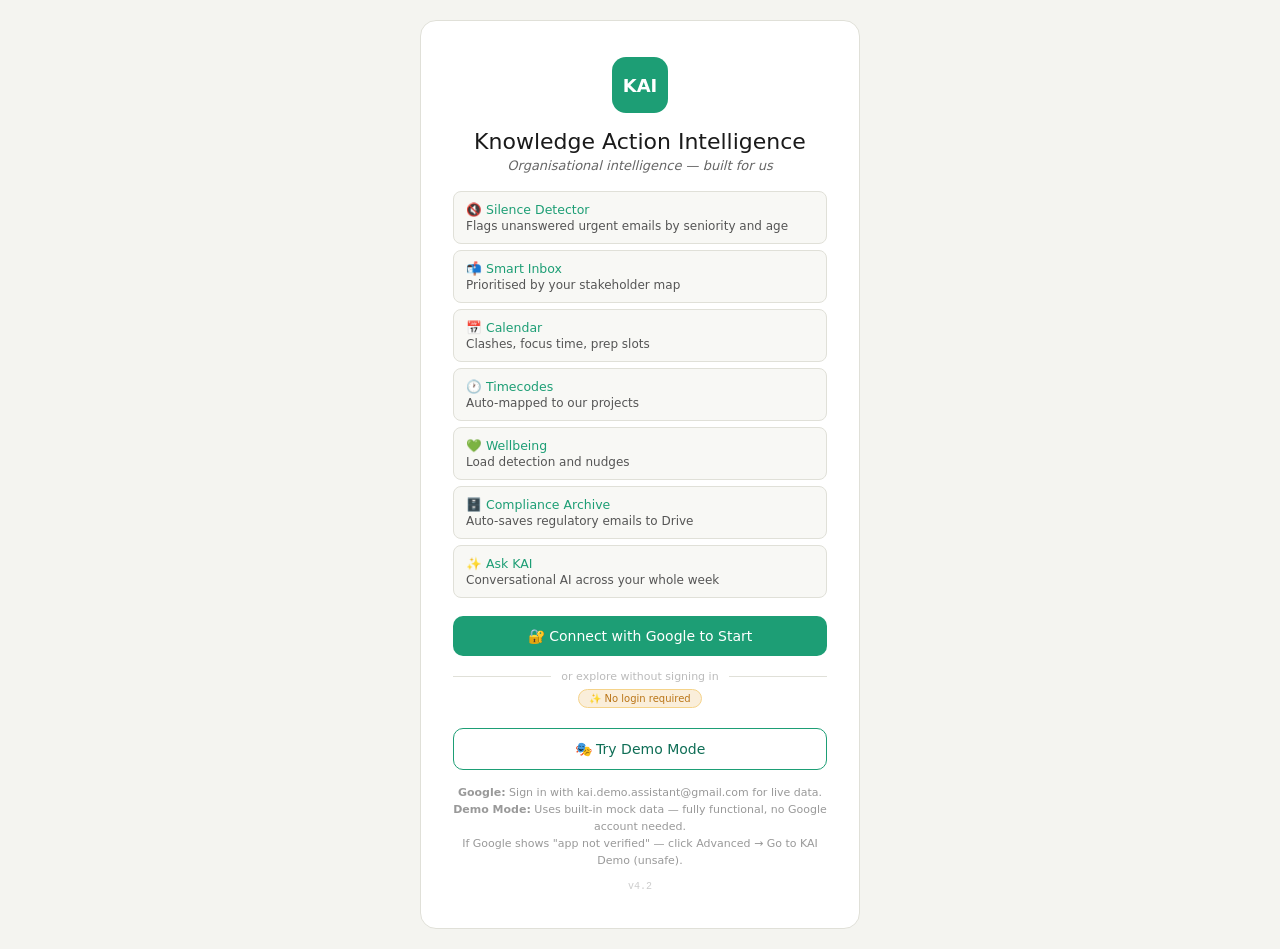
==== commit 1f1e73c5: "Fix Meeting clashes" ====
--- a/index.html
+++ b/index.html
@@ -36,7 +36,7 @@
       <b>Demo Mode:</b> Uses built-in mock data — fully functional, no Google account needed.<br>
       If Google shows "app not verified" — click Advanced → Go to KAI Demo (unsafe).
     </div>
-    <div style="margin-top:12px;font-size:10px;color:#ccc;font-family:monospace">v4.1</div>
+    <div style="margin-top:12px;font-size:10px;color:#ccc;font-family:monospace">v4.2</div>
   </div>
 </div>
 
@@ -52,7 +52,7 @@
     <div class="t-logo">
       <div class="t-badge">KAI</div>
       <span class="t-name">KAI</span>
-      <span style="font-size:11px;color:#555">· Knowledge Action Intelligence</span><span style="font-size:9px;color:#bbb;margin-left:6px;font-family:monospace">v3.9</span>
+      <span style="font-size:11px;color:#555">· Knowledge Action Intelligence</span><span style="font-size:9px;color:#bbb;margin-left:6px;font-family:monospace">v4.2</span>
     </div>
     <div class="t-right">
       <div class="t-dot"></div>
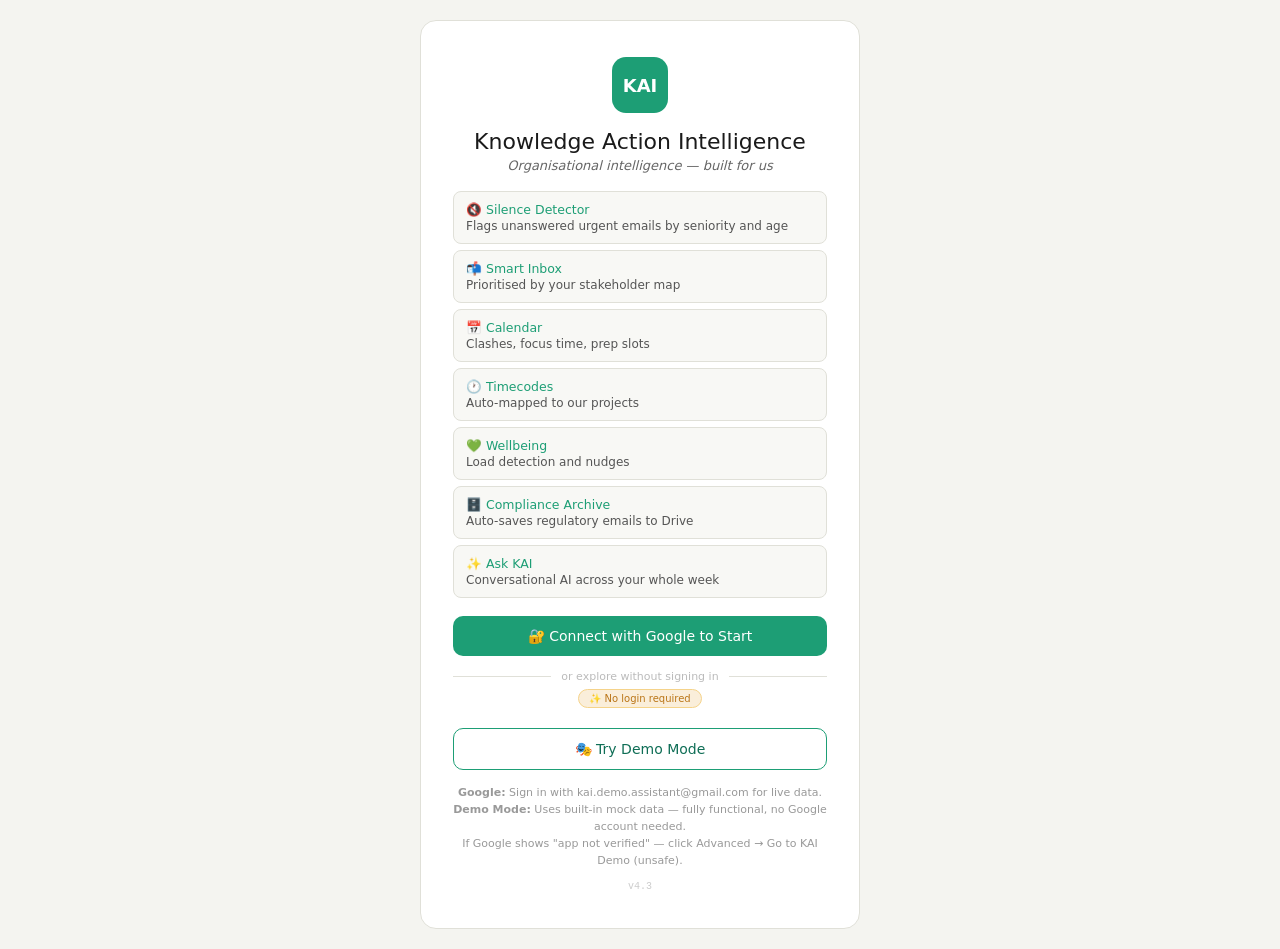
==== commit 7e55fdd8: "Update index.html" ====
--- a/index.html
+++ b/index.html
@@ -36,7 +36,24 @@
       <b>Demo Mode:</b> Uses built-in mock data — fully functional, no Google account needed.<br>
       If Google shows "app not verified" — click Advanced → Go to KAI Demo (unsafe).
     </div>
-    <div style="margin-top:12px;font-size:10px;color:#ccc;font-family:monospace">v4.2</div>
+    <div style="margin-top:12px;font-size:10px;color:#ccc;font-family:monospace">v4.3</div>
+  </div>
+</div>
+
+<!-- DEMO PASSWORD MODAL -->
+<div id="demoPasswordModal" style="display:none;position:fixed;inset:0;z-index:600;background:rgba(0,0,0,0.45);backdrop-filter:blur(4px);align-items:center;justify-content:center">
+  <div style="background:white;border-radius:16px;padding:28px 24px;max-width:340px;width:90%;box-shadow:0 8px 32px rgba(0,0,0,0.18)">
+    <div style="font-size:16px;font-weight:500;color:#1a1a1a;margin-bottom:6px">Demo Mode</div>
+    <div style="font-size:12px;color:#888;margin-bottom:16px">Enter the demo password to continue</div>
+    <input id="demoPasswordInput" type="password" placeholder="Password"
+      style="width:100%;padding:10px 12px;border:0.5px solid #E0E0D8;border-radius:8px;font-size:14px;font-family:inherit;outline:none;box-sizing:border-box;margin-bottom:8px"
+      onkeydown="if(event.key==='Enter')submitDemoPassword()"
+      onfocus="this.style.borderColor='#9FE1CB'" onblur="this.style.borderColor='#E0E0D8'">
+    <div id="demoPasswordError" style="font-size:11px;color:#D85A30;min-height:16px;margin-bottom:10px"></div>
+    <div style="display:flex;gap:8px">
+      <button onclick="submitDemoPassword()" style="flex:1;padding:9px;background:#1D9E75;color:white;border:none;border-radius:8px;font-size:13px;font-weight:500;cursor:pointer;font-family:inherit">Continue</button>
+      <button onclick="closeDemoPasswordModal()" style="padding:9px 14px;background:white;color:#888;border:0.5px solid #E0E0D8;border-radius:8px;font-size:13px;cursor:pointer;font-family:inherit">Cancel</button>
+    </div>
   </div>
 </div>
 
@@ -52,7 +69,7 @@
     <div class="t-logo">
       <div class="t-badge">KAI</div>
       <span class="t-name">KAI</span>
-      <span style="font-size:11px;color:#555">· Knowledge Action Intelligence</span><span style="font-size:9px;color:#bbb;margin-left:6px;font-family:monospace">v4.2</span>
+      <span style="font-size:11px;color:#555">· Knowledge Action Intelligence</span><span style="font-size:9px;color:#bbb;margin-left:6px;font-family:monospace">v4.3</span>
     </div>
     <div class="t-right">
       <div class="t-dot"></div>
@@ -82,6 +99,9 @@
     <button class="mob-nav-item" data-panel="timecodes" onclick="mobNav(this)">
       <span class="mob-icon">🕐</span>Timecodes
     </button>
+    <button class="mob-nav-item" data-panel="wellbeing" onclick="mobNav(this)">
+      <span class="mob-icon">💚</span>Wellbeing
+    </button>
     <button class="mob-nav-item" data-panel="archive" onclick="mobNav(this)">
       <span class="mob-icon">🗄️</span>Archive
       <span class="mob-badge" id="mobArchiveBadge" style="display:none"></span>
@@ -144,9 +164,9 @@
 
         <!-- STAT STRIP — 6 tiles horizontal -->
         <div class="b-stat-strip">
-          <div class="stat-c stat-clickable" onclick="goToUnreplied()" title="View unread emails">
+          <div class="stat-c stat-clickable" onclick="goToActions()" title="View open actions">
             <div class="stat-n" id="statEmails">–</div>
-            <div class="stat-l">Unread<br>emails</div>
+            <div class="stat-l">Open<br>actions</div>
             <div class="stat-arrow">→</div>
           </div>
           <div class="stat-c stat-clickable" onclick="goToCalendar()" title="View calendar clashes">
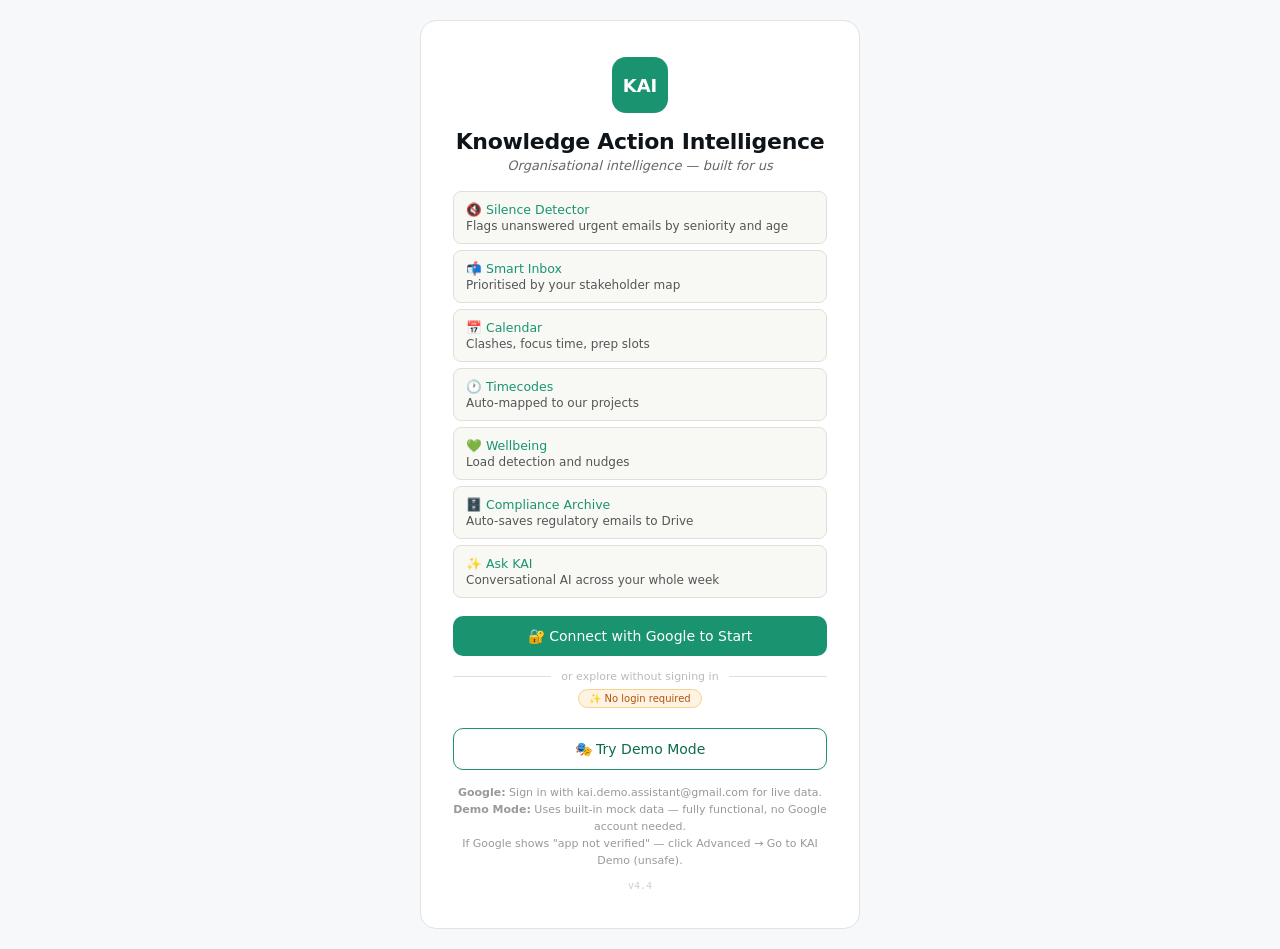
==== commit f95f772e: "Add Friday clash + next-week heavy day for HoD demo, fix cutoffClash bug - Fix known cutoffClash bug" ====
--- a/index.html
+++ b/index.html
@@ -36,7 +36,7 @@
       <b>Demo Mode:</b> Uses built-in mock data — fully functional, no Google account needed.<br>
       If Google shows "app not verified" — click Advanced → Go to KAI Demo (unsafe).
     </div>
-    <div style="margin-top:12px;font-size:10px;color:#ccc;font-family:monospace">v4.3</div>
+    <div style="margin-top:12px;font-size:10px;color:#ccc;font-family:monospace">v4.4</div>
   </div>
 </div>
 
@@ -69,7 +69,7 @@
     <div class="t-logo">
       <div class="t-badge">KAI</div>
       <span class="t-name">KAI</span>
-      <span style="font-size:11px;color:#555">· Knowledge Action Intelligence</span><span style="font-size:9px;color:#bbb;margin-left:6px;font-family:monospace">v4.3</span>
+      <span style="font-size:11px;color:#555">· Knowledge Action Intelligence</span><span style="font-size:9px;color:#bbb;margin-left:6px;font-family:monospace">v4.4</span>
     </div>
     <div class="t-right">
       <div class="t-dot"></div>
@@ -208,7 +208,7 @@
               </div>
             </div>
             <div class="week-card">
-              <div class="card-hdr">Rest of Week</div>
+              <div class="card-hdr" id="weekAheadLabel">Rest of Week</div>
               <div id="weekAhead">
                 <div style="padding:20px;font-size:12px;color:var(--muted);text-align:center">Loading calendar...</div>
               </div>
--- a/styles.css
+++ b/styles.css
@@ -4,31 +4,37 @@
 *, *::before, *::after { box-sizing: border-box; margin: 0; padding: 0; }
 
 :root {
-  --teal:    #1D9E75;
-  --teal-lt: #E1F5EE;
-  --teal-dk: #0F6E56;
-  --amber:   #BA7517;
-  --amber-lt:#FAEEDA;
-  --coral:   #D85A30;
-  --coral-lt:#FAECE7;
-  --coral-dk:#993C1D;
-  --purple:  #534AB7;
-  --purple-lt:#EEEDFE;
-  --red:     #A32D2D;
-  --red-lt:  #FCEBEB;
-  --green:   #639922;
-  --green-lt:#EAF3DE;
-  --muted:   #999;
+  --teal:    #1A9470;
+  --teal-lt: #E0F5EE;
+  --teal-dk: #0D6B50;
+  --teal-xlt:#F2FBF8;
+  --amber:   #B45309;
+  --amber-lt:#FEF3E2;
+  --coral:   #C0392B;
+  --coral-lt:#FDECEA;
+  --coral-dk:#922B21;
+  --purple:  #5B4FBE;
+  --purple-lt:#EFEDFD;
+  --red:     #C0392B;
+  --red-lt:  #FDECEA;
+  --green:   #1F7A4A;
+  --green-lt:#E6F5EE;
+  --ink:     #0F1419;
+  --ink-mid: #2C3640;
+  --muted:   #6B7785;
+  --faint:   #A8B4BF;
+  --border:  #DDE3E8;
+  --bg:      #F7F8FA;
   --sidebar: 240px;
 }
 
-body { font-family: 'Segoe UI', system-ui, Arial, sans-serif; background: #F4F4F0; color: #1a1a1a; min-height: 100vh; overflow-x: hidden; }
+body { font-family: 'Segoe UI', system-ui, Arial, sans-serif; background: var(--bg); color: var(--ink); min-height: 100vh; overflow-x: hidden; }
 
 /* ── AUTH ── */
-.auth-screen { min-height: 100vh; display: flex; align-items: center; justify-content: center; background: #F4F4F0; padding: 20px; }
-.auth-card { background: white; border: 0.5px solid #E0E0D8; border-radius: 16px; padding: 36px 32px; max-width: 440px; width: 100%; text-align: center; }
+.auth-screen { min-height: 100vh; display: flex; align-items: center; justify-content: center; background: var(--bg); padding: 20px; }
+.auth-card { background: white; border: 1px solid var(--border); border-radius: 16px; padding: 36px 32px; max-width: 440px; width: 100%; text-align: center; }
 .auth-badge { width: 56px; height: 56px; border-radius: 14px; margin: 0 auto 16px; background: var(--teal); display: flex; align-items: center; justify-content: center; font-weight: 600; font-size: 18px; color: white; }
-.auth-title { font-weight: 500; font-size: 22px; margin-bottom: 4px; color: #1a1a1a; }
+.auth-title { font-weight: 700; font-size: 22px; margin-bottom: 4px; color: var(--ink); letter-spacing: -0.3px; }
 .auth-sub { font-size: 13px; color: #666; margin-bottom: 8px; font-style: italic; }
 .auth-features { display: grid; grid-template-columns: 1fr; gap: 6px; margin: 18px 0; text-align: left; }
 .auth-feat { background: #F8F8F5; border: 0.5px solid #E0E0D8; border-radius: 8px; padding: 10px 12px; font-size: 12px; color: #555; }
@@ -47,10 +53,10 @@
 .app { display: grid; grid-template-columns: var(--sidebar) 1fr; grid-template-rows: 52px 1fr; height: 100vh; }
 
 /* TOPBAR */
-.topbar { grid-column: 1/-1; background: white; border-bottom: 0.5px solid #E0E0D8; display: flex; align-items: center; padding: 0 18px; gap: 10px; position: sticky; top: 0; z-index: 100; }
+.topbar { grid-column: 1/-1; background: white; border-bottom: 1px solid var(--border); display: flex; align-items: center; padding: 0 18px; gap: 10px; position: sticky; top: 0; z-index: 100; }
 .t-logo { display: flex; align-items: center; gap: 9px; }
-.t-badge { width: 28px; height: 28px; border-radius: 8px; background: var(--teal); display: flex; align-items: center; justify-content: center; font-weight: 600; font-size: 10px; color: white; }
-.t-name { font-weight: 500; font-size: 16px; color: #1a1a1a; }
+.t-badge { width: 32px; height: 32px; border-radius: 9px; background: var(--teal); display: flex; align-items: center; justify-content: center; font-weight: 700; font-size: 11px; color: white; letter-spacing: 0.5px; }
+.t-name { font-weight: 700; font-size: 16px; color: var(--ink); letter-spacing: -0.3px; }
 .t-right { margin-left: auto; display: flex; align-items: center; gap: 10px; }
 .t-user { font-size: 11px; color: var(--teal); font-family: monospace; max-width: 160px; overflow: hidden; text-overflow: ellipsis; white-space: nowrap; }
 .t-signout { font-size: 11px; color: #999; background: none; border: none; cursor: pointer; padding: 3px 8px; border-radius: 5px; }
@@ -63,12 +69,12 @@
 @keyframes pd { 0%,100%{opacity:1}50%{opacity:0.4} }
 
 /* SIDEBAR */
-.sidebar { background: white; border-right: 0.5px solid #E0E0D8; display: flex; flex-direction: column; overflow-y: auto; padding: 14px 0; }
+.sidebar { background: white; border-right: 1px solid var(--border); display: flex; flex-direction: column; overflow-y: auto; padding: 14px 0; }
 .nav-sec { padding: 5px 12px; margin-top: 4px; }
 .nav-lbl { font-size: 9px; font-weight: 500; letter-spacing: 2px; color: #999; text-transform: uppercase; margin-bottom: 4px; }
 .nav-item { display: flex; align-items: center; gap: 8px; padding: 7px 10px; border-radius: 7px; cursor: pointer; font-size: 13px; color: #666; transition: all 0.12s; margin-bottom: 1px; border: 0.5px solid transparent; }
 .nav-item:hover { background: #F4F4F0; color: #1a1a1a; }
-.nav-item.active { background: var(--teal-lt); color: var(--teal-dk); border-color: #9FE1CB; }
+.nav-item.active { background: var(--teal-lt); color: var(--teal-dk); border-color: #9FE1CB; font-weight: 600; }
 .nav-icon { font-size: 15px; width: 18px; text-align: center; }
 .nav-badge { margin-left: auto; background: var(--coral); color: white; font-size: 9px; font-weight: 500; padding: 1px 5px; border-radius: 100px; min-width: 16px; text-align: center; }
 .nav-badge.t { background: var(--teal); color: white; }
@@ -77,32 +83,32 @@
 .kai-pill-sub { font-size: 10px; color: #666; }
 
 /* MAIN */
-.main { overflow-y: auto; display: flex; flex-direction: column; background: #F4F4F0; }
-.panel { display: none; flex-direction: column; height: 100%; }
-.panel.active { display: flex; }
+.main { overflow: hidden; display: flex; flex-direction: column; background: var(--bg); height: 100%; }
+.panel { display: none; flex-direction: column; height: 100%; min-height: 0; overflow: hidden; }
+.panel.active { display: flex; overflow: hidden; }
 
 /* BRIEFING */
-.b-header { padding: 18px 20px 14px; background: white; border-bottom: 0.5px solid #E0E0D8; }
-.b-title { font-weight: 500; font-size: 19px; color: #1a1a1a; margin-bottom: 3px; }
-.b-sub { font-size: 12px; color: #888; }
+.b-header { padding: 18px 20px 14px; background: white; border-bottom: 1px solid var(--border); }
+.b-title { font-weight: 700; font-size: 22px; color: var(--ink); margin-bottom: 4px; letter-spacing: -0.4px; line-height: 1.2; }
+.b-sub { font-size: 12px; color: var(--muted); }
 .b-grid { display: flex; flex-direction: column; flex: 1; overflow-y: auto; min-height: 0; }
-.b-stat-strip { display: grid; grid-template-columns: repeat(6, 1fr); gap: 8px; padding: 12px 20px 0; flex-shrink: 0; }
-.b-stat-strip .stat-c { padding: 10px 12px 10px 14px; display: flex; align-items: center; gap: 10px; }
-.b-stat-strip .stat-c .stat-n { font-size: 24px; flex-shrink: 0; }
-.b-stat-strip .stat-c .stat-l { font-size: 10px; color: #888; line-height: 1.35; flex: 1; }
+.b-stat-strip { display: grid; grid-template-columns: repeat(6, 1fr); gap: 1px; background: var(--border); border-bottom: 1px solid var(--border); flex-shrink: 0; }
+.b-stat-strip .stat-c { padding: 14px 12px 12px 14px; display: flex; flex-direction: column; gap: 4px; background: white; border-radius: 0; border: none; }
+.b-stat-strip .stat-c .stat-n { font-size: 28px; font-weight: 700; letter-spacing: -1px; flex-shrink: 0; }
+.b-stat-strip .stat-c .stat-l { font-size: 9px; color: var(--muted); line-height: 1.35; font-weight: 500; text-transform: uppercase; letter-spacing: 0.5px; }
 .b-body { display: grid; grid-template-columns: 1fr 300px; gap: 14px; padding: 12px 20px 20px; }
 .b-left { display: flex; flex-direction: column; gap: 12px; }
 .b-right { display: flex; flex-direction: column; gap: 10px; }
 
-.week-card { background: white; border: 0.5px solid #E0E0D8; border-radius: 12px; overflow: hidden; }
-.card-hdr { padding: 9px 14px; border-bottom: 0.5px solid #E0E0D8; font-size: 10px; font-weight: 500; color: var(--teal); letter-spacing: 1.5px; text-transform: uppercase; }
+.week-card { background: white; border: 1px solid var(--border); border-radius: 12px; overflow: hidden; }
+.card-hdr { padding: 10px 14px; border-bottom: 1px solid var(--border); font-size: 10px; font-weight: 700; color: var(--ink); letter-spacing: 2px; text-transform: uppercase; }
 .day-row { display: flex; align-items: flex-start; gap: 10px; padding: 9px 14px; border-bottom: 0.5px solid #F0F0EC; }
 .day-row:last-child { border-bottom: none; }
-.day-nm { font-size: 10px; font-weight: 500; color: var(--amber); width: 28px; flex-shrink: 0; padding-top: 2px; }
+.day-nm { font-size: 10px; font-weight: 700; color: var(--amber); width: 28px; flex-shrink: 0; padding-top: 2px; letter-spacing: 0.5px; }
 .day-items { flex: 1; display: flex; flex-direction: column; gap: 4px; }
-.day-item { display: flex; align-items: center; gap: 6px; font-size: 12px; color: #333; }
-
-.tag { font-size: 9px; font-weight: 500; padding: 2px 7px; border-radius: 100px; white-space: nowrap; flex-shrink: 0; }
+.day-item { display: flex; align-items: center; gap: 6px; font-size: 12px; color: var(--ink-mid); }
+
+.tag { font-size: 9px; font-weight: 700; padding: 2px 7px; border-radius: 3px; white-space: nowrap; flex-shrink: 0; letter-spacing: 0.5px; }
 .tag.focus  { background: var(--teal-lt);   color: var(--teal-dk); }
 .tag.clash  { background: var(--coral-lt);  color: var(--coral-dk); }
 .tag.prep   { background: var(--amber-lt);  color: var(--amber); }
@@ -113,10 +119,10 @@
 
 .right-col { display: flex; flex-direction: column; gap: 10px; }
 .stats-2 { display: grid; grid-template-columns: 1fr 1fr; gap: 8px; }
-.stat-c { background: white; border: 0.5px solid #E0E0D8; border-radius: 10px; padding: 12px; }
-.stat-n { font-weight: 500; font-size: 22px; line-height: 1; color: var(--teal); }
+.stat-c { background: white; border: 1px solid var(--border); border-radius: 10px; padding: 12px; }
+.stat-n { font-weight: 700; font-size: 26px; line-height: 1; color: var(--teal); letter-spacing: -0.5px; }
 .stat-n.y { color: var(--amber); } .stat-n.c { color: var(--coral); } .stat-n.p { color: var(--purple); }
-.stat-l { font-size: 10px; color: #888; margin-top: 4px; line-height: 1.4; }
+.stat-l { font-size: 9px; color: var(--muted); margin-top: 4px; line-height: 1.4; font-weight: 500; text-transform: uppercase; letter-spacing: 0.5px; }
 .stat-clickable { cursor: pointer; transition: all 0.15s; position: relative; }
 .stat-clickable:hover { border-color: #9FE1CB; background: #F8FDF8; transform: translateY(-1px); box-shadow: 0 2px 8px rgba(0,0,0,0.06); }
 .stat-arrow { position: absolute; bottom: 8px; right: 10px; font-size: 11px; color: #bbb; transition: color 0.15s; }
@@ -138,7 +144,7 @@
 /* INBOX */
 .inbox-layout { display: grid; grid-template-columns: 300px 1fr; height: 100%; }
 .email-list { border-right: 0.5px solid #E0E0D8; overflow-y: auto; background: white; }
-.email-list-hdr { padding: 13px 16px; border-bottom: 0.5px solid #E0E0D8; font-weight: 500; font-size: 14px; color: #1a1a1a; display: flex; align-items: center; justify-content: space-between; position: sticky; top: 0; background: white; z-index: 10; }
+.email-list-hdr { padding: 13px 16px; border-bottom: 1px solid var(--border); font-weight: 700; font-size: 14px; color: var(--ink); display: flex; align-items: center; justify-content: space-between; position: sticky; top: 0; background: white; z-index: 10; }
 .fbtn { font-size: 10px; padding: 3px 9px; border-radius: 100px; border: 0.5px solid #E0E0D8; background: transparent; color: #888; cursor: pointer; transition: all 0.12s; font-family: inherit; }
 .fbtn.active { background: var(--teal-lt); border-color: #9FE1CB; color: var(--teal-dk); }
 .email-item { padding: 11px 16px; border-bottom: 0.5px solid #F0F0EC; cursor: pointer; transition: background 0.1s; }
@@ -146,21 +152,21 @@
 .email-item.selected { background: var(--teal-lt); border-left: 2px solid var(--teal); }
 .email-item.unread .e-subject { font-weight: 500; color: #1a1a1a; }
 .e-meta { display: flex; justify-content: space-between; margin-bottom: 2px; }
-.e-from { font-size: 12px; font-weight: 500; color: #1a1a1a; }
+.e-from { font-size: 12px; font-weight: 600; color: var(--ink); }
 .e-time { font-size: 10px; color: #999; font-family: monospace; }
 .e-subject { font-size: 12px; color: #444; margin-bottom: 2px; }
 .e-preview { font-size: 11px; color: #888; white-space: nowrap; overflow: hidden; text-overflow: ellipsis; }
 .e-tags { display: flex; gap: 4px; margin-top: 5px; }
-.pri { font-size: 9px; font-weight: 500; padding: 1px 5px; border-radius: 100px; }
-.pri.urgent { background: var(--coral-lt); color: var(--coral-dk); }
-.pri.high   { background: var(--amber-lt); color: var(--amber); }
-.pri.normal { background: #F4F4F0; color: #888; }
-.pri.fyi    { background: #F4F4F0; color: #bbb; }
+.pri { font-size: 9px; font-weight: 700; padding: 2px 6px; border-radius: 3px; letter-spacing: 0.5px; }
+.pri.urgent { background: var(--coral); color: white; }
+.pri.high   { background: var(--amber); color: white; }
+.pri.normal { background: var(--bg); color: var(--muted); border: 1px solid var(--border); }
+.pri.fyi    { background: var(--bg); color: var(--faint); }
 .pri.unread { background: var(--teal-lt); color: var(--teal-dk); }
 
 .email-detail { display: flex; flex-direction: column; overflow: hidden; background: white; }
 .ed-hdr { padding: 18px 22px; border-bottom: 0.5px solid #E0E0D8; }
-.ed-subject { font-weight: 500; font-size: 16px; color: #1a1a1a; margin-bottom: 7px; }
+.ed-subject { font-weight: 700; font-size: 16px; color: var(--ink); margin-bottom: 7px; letter-spacing: -0.2px; }
 .ed-meta { font-size: 12px; color: #888; margin-bottom: 10px; }
 .ed-body { flex: 1; overflow-y: auto; padding: 18px 22px; }
 .ed-text { font-size: 13px; line-height: 1.72; color: #333; white-space: pre-wrap; }
@@ -187,7 +193,7 @@
 
 /* CHAT */
 .chat-layout { display: flex; flex-direction: column; height: 100%; background: white; }
-.chat-hdr { padding: 13px 20px; border-bottom: 0.5px solid #E0E0D8; font-weight: 500; font-size: 15px; color: #1a1a1a; display: flex; align-items: center; gap: 9px; }
+.chat-hdr { padding: 13px 20px; border-bottom: 1px solid var(--border); font-weight: 700; font-size: 15px; color: var(--ink); display: flex; align-items: center; gap: 9px; }
 .chat-msgs { flex: 1; overflow-y: auto; padding: 16px 20px; display: flex; flex-direction: column; gap: 12px; background: #F8F8F5; }
 .msg { display: flex; gap: 9px; max-width: 78%; }
 .msg.user { align-self: flex-end; flex-direction: row-reverse; }
@@ -229,15 +235,15 @@
 /* MOBILE BOTTOM NAV */
 .mobile-nav { display: none; position: fixed; bottom: 0; left: 0; right: 0; z-index: 200; background: white; border-top: 0.5px solid #E0E0D8; padding: 6px 0 env(safe-area-inset-bottom, 6px); flex-direction: row; overflow-x: auto; -webkit-overflow-scrolling: touch; scrollbar-width: none; }
 .mobile-nav::-webkit-scrollbar { display: none; }
-.mob-nav-item { flex: 0 0 64px; display: flex; flex-direction: column; align-items: center; gap: 2px; padding: 5px 4px; cursor: pointer; font-size: 9px; color: #999; transition: color 0.15s; position: relative; border: none; background: none; font-family: inherit; }
-.mob-nav-item.active { color: var(--teal); }
+.mob-nav-item { flex: 0 0 64px; display: flex; flex-direction: column; align-items: center; gap: 2px; padding: 5px 4px; cursor: pointer; font-size: 9px; color: var(--faint); transition: all 0.15s; position: relative; border: none; background: none; font-family: inherit; font-weight: 500; }
+.mob-nav-item.active { color: var(--teal); font-weight: 700; }
 .mob-nav-item .mob-icon { font-size: 20px; line-height: 1; }
 .mob-nav-item .mob-badge { position: absolute; top: 3px; right: calc(50% - 18px); background: var(--coral); color: white; font-size: 8px; font-weight: 500; padding: 0 4px; border-radius: 100px; min-width: 14px; text-align: center; }
 
 .mobile-back { display: none; align-items: center; gap: 6px; padding: 10px 16px; border-bottom: 0.5px solid #E0E0D8; font-size: 12px; color: var(--teal); cursor: pointer; background: white; border-left: none; border-right: none; border-top: none; font-family: inherit; width: 100%; text-align: left; }
 
 /* LOADING */
-.loading-screen { min-height: 100vh; display: flex; align-items: center; justify-content: center; flex-direction: column; gap: 12px; background: #F4F4F0; }
+.loading-screen { min-height: 100vh; display: flex; align-items: center; justify-content: center; flex-direction: column; gap: 12px; background: var(--bg); }
 .spinner { width: 30px; height: 30px; border: 2px solid #E0E0D8; border-top-color: var(--teal); border-radius: 50%; animation: spin 0.8s linear infinite; }
 @keyframes spin{to{transform:rotate(360deg)}}
 .loading-text { font-size: 13px; color: #888; }
@@ -473,14 +479,14 @@
   .t-name { font-size: 15px; }
   .t-user { max-width: 130px; }
   .sidebar { display: none; }
-  .main { grid-column: 1; padding-bottom: 64px; }
+  .main { grid-column: 1; padding-bottom: 0; height: calc(100dvh - 52px - 64px); overflow: hidden; }
   .mobile-nav { display: flex; }
   .b-header { padding: 14px 16px 12px; }
-  .b-title { font-size: 16px; }
+  .b-title { font-size: 18px; }
   .b-grid { flex-direction: column; }
-  .b-stat-strip { grid-template-columns: repeat(3, 1fr); padding: 10px 14px 0; }
-  .b-stat-strip .stat-c { flex-direction: column; align-items: flex-start; gap: 2px; }
-  .b-stat-strip .stat-c .stat-n { font-size: 20px; }
+  .b-stat-strip { grid-template-columns: repeat(3, 1fr); padding: 0; }
+  .b-stat-strip .stat-c { flex-direction: column; align-items: flex-start; gap: 2px; padding: 12px 10px; }
+  .b-stat-strip .stat-c .stat-n { font-size: 22px; }
   .b-body { grid-template-columns: 1fr; padding: 10px 14px 80px; }
   .stat-c { padding: 10px; }
   .stat-n { font-size: 20px; }
@@ -510,3 +516,58 @@
   .b-title { font-size: 14px; }
   .stats-2 { gap: 7px; }
 }
+
+/* ── MEETING SCHEDULING ASSISTANT ── */
+.meeting-intent-card {
+  margin: 0 22px 0;
+  background: #F8FDF8;
+  border: 0.5px solid #9FE1CB;
+  border-radius: 10px;
+  overflow: hidden;
+}
+.meeting-intent-hdr {
+  display: flex; align-items: flex-start; gap: 10px;
+  padding: 12px 14px 10px;
+  border-bottom: 0.5px solid #E0F5EC;
+}
+.meeting-intent-icon { font-size: 20px; flex-shrink: 0; line-height: 1.3; }
+.meeting-intent-title { font-size: 12px; font-weight: 500; color: var(--teal-dk); margin-bottom: 2px; }
+.meeting-intent-sub { font-size: 11px; color: #888; }
+.slot-warning {
+  margin: 0 14px 0;
+  padding: 7px 10px;
+  background: var(--amber-lt);
+  border: 0.5px solid #F5D38A;
+  border-radius: 6px;
+  font-size: 11px;
+  color: var(--amber);
+  margin: 8px 14px 4px;
+}
+.slot-list { padding: 6px 14px 10px; display: flex; flex-direction: column; gap: 6px; }
+.slot-row {
+  display: flex; align-items: center; gap: 10px;
+  padding: 8px 10px; border-radius: 8px;
+  background: white; border: 0.5px solid #E0E0D8;
+}
+.slot-row.slot-recommended {
+  background: var(--teal-lt); border-color: #9FE1CB;
+}
+.slot-info { flex: 1; }
+.slot-day { font-size: 12px; font-weight: 500; color: #1a1a1a; }
+.slot-time { font-size: 10px; color: #888; font-family: monospace; }
+.slot-status { font-size: 10px; font-weight: 500; min-width: 80px; text-align: right; }
+.slot-status.slot-ok { color: var(--teal-dk); }
+.slot-status.slot-conflict { color: var(--coral); }
+.slot-status.slot-travel { color: var(--purple); }
+.slot-btn {
+  font-size: 11px; font-weight: 500; padding: 5px 12px;
+  border-radius: 6px; border: 0.5px solid #E0E0D8;
+  background: white; color: #666; cursor: pointer;
+  font-family: inherit; transition: all 0.12s; white-space: nowrap;
+}
+.slot-btn:hover { background: #F4F4F0; }
+.slot-btn.slot-btn-primary {
+  background: var(--teal); color: white; border-color: var(--teal);
+}
+.slot-btn.slot-btn-primary:hover { background: var(--teal-dk); }
+.meeting-intent-footer { padding: 0 14px 8px; }
